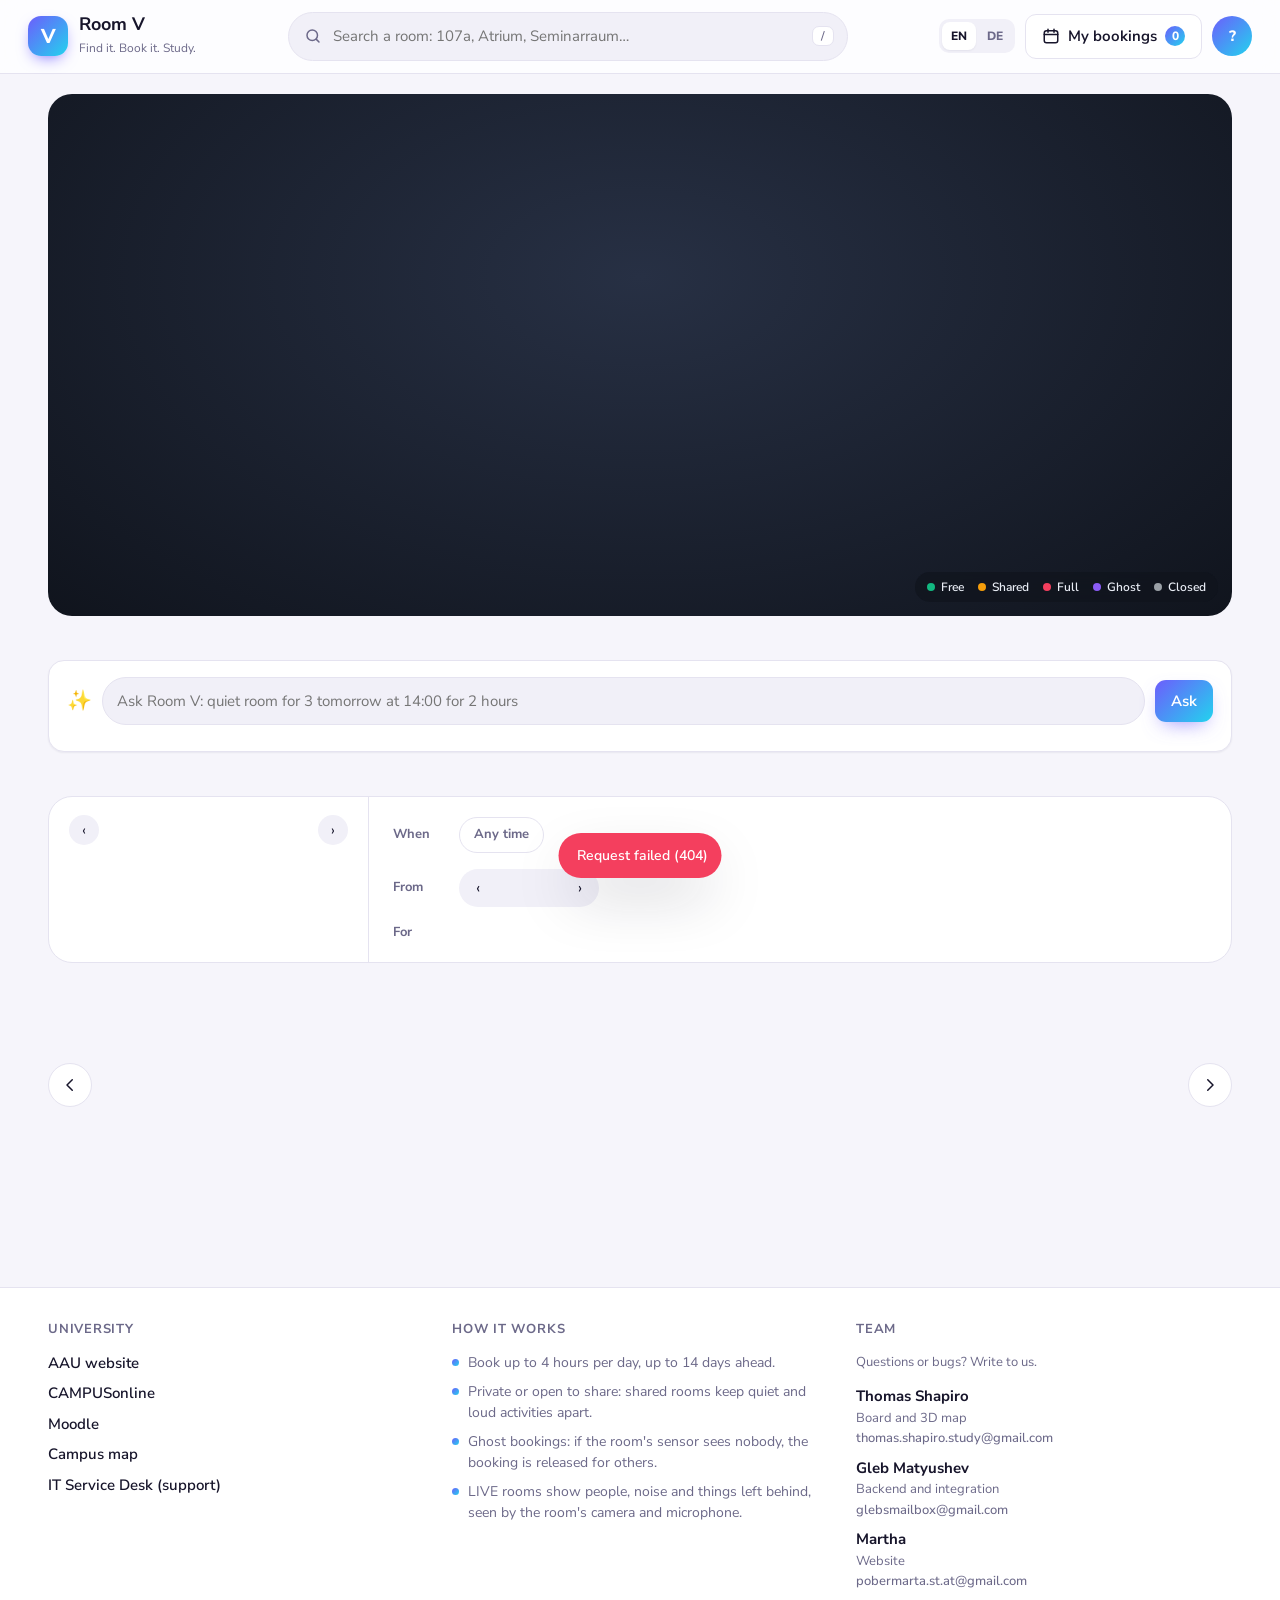
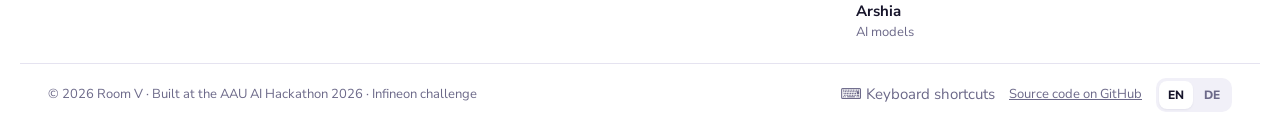
==== web/index.html @ 366288eb "Room assistant: plain-words requests (EN/DE) -> best rooms with a prefilled booking; smart alerts fo" ====
<!doctype html>
<html lang="en" translate="no">
<head>
  <meta charset="utf-8">
  <meta name="viewport" content="width=device-width, initial-scale=1">
  <meta name="google" content="notranslate">
  <title>Room V · Book a room</title>
  <script>
    try {
      document.documentElement.dataset.theme = localStorage.getItem("roomv-theme") || "violet";
      document.documentElement.dataset.mode = localStorage.getItem("roomv-mode") || "auto";
    } catch {}
  </script>
  <link rel="preconnect" href="https://fonts.googleapis.com">
  <link rel="preconnect" href="https://fonts.gstatic.com" crossorigin>
  <link rel="stylesheet" href="https://fonts.googleapis.com/css2?family=Nunito+Sans:opsz,wght@6..12,400..900&display=swap">
  <link rel="stylesheet" href="css/style.css">
  <script type="importmap">
    { "imports": { "three": "https://cdn.jsdelivr.net/npm/three@0.160.0/build/three.module.js",
                   "three/addons/": "https://cdn.jsdelivr.net/npm/three@0.160.0/examples/jsm/" } }
  </script>
</head>
<body>
  <svg width="0" height="0" style="position:absolute" aria-hidden="true">
    <symbol id="i-search" viewBox="0 0 24 24"><circle cx="11" cy="11" r="7"/><path d="m20 20-3.5-3.5"/></symbol>
    <symbol id="i-close" viewBox="0 0 24 24"><path d="M6 6l12 12M18 6 6 18"/></symbol>
    <symbol id="i-cal" viewBox="0 0 24 24"><rect x="3" y="5" width="18" height="16" rx="3"/><path d="M3 10h18M8 3v4M16 3v4"/></symbol>
    <symbol id="i-prev" viewBox="0 0 24 24"><path d="M15 5l-7 7 7 7"/></symbol>
    <symbol id="i-next" viewBox="0 0 24 24"><path d="M9 5l7 7-7 7"/></symbol>
    <symbol id="i-users" viewBox="0 0 24 24"><circle cx="9" cy="8" r="3.5"/><path d="M2.5 20a6.5 6.5 0 0 1 13 0M16 4.5a3.5 3.5 0 0 1 0 7M18 14.5a6.5 6.5 0 0 1 3.5 5.5"/></symbol>
    <symbol id="i-sound" viewBox="0 0 24 24"><path d="M4 9v6h4l5 4V5L8 9H4zM17 8.5a5 5 0 0 1 0 7M19.5 6a8.5 8.5 0 0 1 0 12"/></symbol>
  </svg>

  <header class="topbar">
    <a class="brand" href="./">
      <span class="brand-mark">V</span>
      <span><span class="brand-name">Room V</span><br><span class="brand-sub" data-i18n="brand_sub">Find it. Book it. Study.</span></span>
    </a>

    <div class="search" id="search">
      <div class="search-field">
        <svg class="icon"><use href="#i-search"/></svg>
        <input id="search-input" type="search" data-i18n-ph="search_ph" data-i18n-aria="search_aria" autocomplete="off"
               role="combobox" aria-expanded="false" aria-controls="search-list" aria-autocomplete="list">
        <kbd class="kbd">/</kbd>
      </div>
      <ul class="suggestions hidden" id="search-list" role="listbox"></ul>
    </div>

    <div class="top-actions">
      <span class="lang-switch top-lang" id="top-lang"></span>
      <button class="btn mine-btn" id="mine-btn" type="button">
        <svg class="icon"><use href="#i-cal"/></svg><span class="label" data-i18n="my_bookings">My bookings</span><span class="count" id="mine-count">0</span>
      </button>
      <div class="menu-wrap">
        <button class="avatar" id="avatar" type="button" aria-haspopup="true" aria-expanded="false" data-i18n-title="profile">?</button>
        <div class="menu hidden" id="menu">
          <div class="menu-user"><strong id="user-name"></strong><span class="muted small" id="user-email"></span></div>
          <div class="menu-label" data-i18n="colour_theme">Colour theme</div>
          <div class="swatches" id="swatches">
            <button class="swatch" data-theme="violet" title="Violet" style="background:linear-gradient(135deg,#6d5dfc,#22d3ee)"></button>
            <button class="swatch" data-theme="ocean" title="Ocean" style="background:linear-gradient(135deg,#0ea5e9,#34d399)"></button>
            <button class="swatch" data-theme="sunset" title="Sunset" style="background:linear-gradient(135deg,#f43f5e,#fb923c)"></button>
            <button class="swatch" data-theme="mint" title="Mint" style="background:linear-gradient(135deg,#10b981,#a3e635)"></button>
          </div>
          <div class="menu-label" data-i18n="mode">Mode</div>
          <div class="segmented" id="modes">
            <button type="button" data-mode="auto" data-i18n="mode_auto">Auto</button>
            <button type="button" data-mode="light" data-i18n="mode_light">Light</button>
            <button type="button" data-mode="dark" data-i18n="mode_dark">Dark</button>
          </div>
          <div class="menu-label" data-i18n="language">Language</div>
          <div class="segmented lang-switch" id="menu-lang"></div>
          <button class="btn" id="logout" type="button" data-i18n="logout">Log out</button>
        </div>
      </div>
    </div>
  </header>

  <main class="page tool">
    <section class="map-card">
      <div class="building" id="building"></div>
      <div class="map-legend" aria-hidden="true">
        <span><i style="background:var(--free)"></i><span data-i18n="legend_free">Free</span></span>
        <span><i style="background:var(--shared)"></i><span data-i18n="legend_shared">Shared</span></span>
        <span><i style="background:var(--full)"></i><span data-i18n="legend_full">Full</span></span>
        <span><i style="background:var(--ghost)"></i><span data-i18n="legend_ghost">Ghost</span></span>
        <span><i style="background:#9aa0a6"></i><span data-i18n="legend_closed">Closed</span></span>
      </div>
    </section>

    <!-- Room panel: opens right under the map (not as an overlay) so the zoom to the room stays visible. -->
    <section class="sheet" id="room-dialog" aria-labelledby="room-title" hidden></section>

    <!-- Room assistant: a request in plain words -> the best rooms (app/assistant.py) -->
    <section class="assistant" id="assistant">
      <form class="ask-form" id="ask-form">
        <span class="ask-spark" aria-hidden="true">✨</span>
        <input id="ask-input" type="text" maxlength="300" autocomplete="off" data-i18n-ph="ask_ph" data-i18n-aria="ask_aria">
        <button class="btn btn-primary" type="submit" data-i18n="ask_btn">Ask</button>
      </form>
      <div class="ask-examples" id="ask-examples"></div>
      <div class="ask-answer" id="ask-answer" aria-live="polite" hidden></div>
    </section>

    <section class="picker" id="picker">
      <div class="cal">
        <div class="cal-month">
          <div class="month-head">
            <button class="nav-sm m-prev" type="button" data-i18n-aria="prev_month">‹</button>
            <b class="m-title"></b>
            <button class="nav-sm m-next" type="button" data-i18n-aria="next_month">›</button>
          </div>
          <div class="grid7 m-grid"></div>
        </div>
        <div class="cal-time">
          <div class="cal-row"><span class="lbl" data-i18n="when">When</span><button class="anytime" type="button" data-i18n="any_time">Any time</button></div>
          <div class="cal-row"><span class="lbl" data-i18n="from">From</span>
            <div class="time"><button type="button" class="t-dn" data-i18n-aria="earlier">‹</button><output class="t-out"></output><button type="button" class="t-up" data-i18n-aria="later">›</button></div>
          </div>
          <div class="cal-row"><span class="lbl" data-i18n="for">For</span><div class="durs"></div></div>
        </div>
      </div>

      <h2 class="picker-title"></h2>
      <div class="stage">
        <button class="arrow prev" type="button" data-i18n-aria="prev_rooms"><svg class="icon"><use href="#i-prev"/></svg></button>
        <div class="picks"></div>
        <button class="arrow next" type="button" data-i18n-aria="next_rooms"><svg class="icon"><use href="#i-next"/></svg></button>
      </div>
      <div class="dots"></div>
    </section>
  </main>

  <footer class="site-footer" id="footer"></footer>

  <dialog class="drawer" id="mine-drawer" aria-labelledby="mine-title">
    <div class="drawer-head">
      <div><h2 id="mine-title" data-i18n="my_bookings">My bookings</h2><span class="muted small" data-i18n="up_to_4h">Up to 4 hours per day</span></div>
      <button class="icon-btn" type="button" data-close data-i18n-aria="close"><svg class="icon"><use href="#i-close"/></svg></button>
    </div>
    <div class="drawer-body" id="mine-body"></div>
  </dialog>

  <dialog class="help-dialog" id="help-dialog" aria-labelledby="help-title">
    <div class="drawer-head">
      <h2 id="help-title" data-i18n="shortcuts">Keyboard shortcuts</h2>
      <button class="icon-btn" type="button" data-close data-i18n-aria="close"><svg class="icon"><use href="#i-close"/></svg></button>
    </div>
    <dl class="shortcuts">
      <dt><kbd class="kbd">/</kbd></dt><dd data-i18n="sc_search">Search a room</dd>
      <dt><kbd class="kbd">Esc</kbd></dt><dd data-i18n="sc_close">Close the room panel or a dialog</dd>
      <dt><kbd class="kbd">L</kbd></dt><dd data-i18n="sc_lang">Switch language</dd>
      <dt><kbd class="kbd">?</kbd></dt><dd data-i18n="sc_help">Show this help</dd>
    </dl>
  </dialog>

  <div class="toasts" id="toasts" aria-live="polite"></div>

  <script type="module" src="js/app.js"></script>
</body>
</html>
---- web/css/style.css ----
/* =====================================================================
   THEME: change the look of the whole site here.
   Colours, fonts, corner radius and animation speed are all variables.
   Presets: <html data-theme="violet|ocean|sunset|mint">, mode: data-mode="light|dark"
   (picked in the profile menu; "auto" follows the operating system).
   ===================================================================== */
:root {
  /* Fonts (loaded from Google Fonts in the HTML <head>) */
  --font-body: "Nunito Sans", system-ui, -apple-system, "Segoe UI", sans-serif;
  --font-display: var(--font-body);

  /* Brand: two colours that make the gradient */
  --brand: #6d5dfc;
  --brand-2: #22d3ee;
  --brand-ink: #ffffff;

  /* Room and slot status colours */
  --free: #12b981;
  --shared: #f59e0b;
  --full: #f43f5e;
  --ghost: #8b5cf6;
  --closed: #9ca3af;
  --live: #ec4899;
  --accent: #ff3d6e;          /* room numbers on the cards */
  --star: #fbbf24;

  /* The map panel stays dark in both modes, like the 3D map's own scene */
  --map-1: #273044;
  --map-2: #10141d;
  --map-ink: #e9edf5;

  /* Light mode surfaces */
  --bg: #f6f5fb;
  --surface: #ffffff;
  --surface-2: #f1f0f8;
  --surface-3: #e7e5f3;
  --border: #e5e3f0;
  --text: #17152b;
  --muted: #6c6989;

  /* Shape and motion */
  --radius-lg: 24px;
  --radius: 16px;
  --radius-sm: 11px;
  --speed: 220ms;
  --ease: cubic-bezier(.2, .8, .2, 1);
  --ease-bounce: cubic-bezier(.34, 1.56, .64, 1);
  --spring: cubic-bezier(.2, 1.25, .35, 1);   /* small overshoot, like a drawer that settles */

  --shadow-sm: 0 1px 2px rgb(23 21 43 / 6%);
  --shadow: 0 6px 20px -6px rgb(23 21 43 / 14%), 0 2px 6px rgb(23 21 43 / 5%);
  --shadow-lg: 0 24px 60px -12px rgb(23 21 43 / 28%);
  color-scheme: light;
}

/* Colour presets */
:root[data-theme="ocean"] { --brand: #0ea5e9; --brand-2: #34d399; }
:root[data-theme="sunset"] { --brand: #f43f5e; --brand-2: #fb923c; }
:root[data-theme="mint"] { --brand: #10b981; --brand-2: #a3e635; }

/* Dark mode (auto follows the system, or forced with data-mode="dark") */
@media (prefers-color-scheme: dark) {
  :root:not([data-mode="light"]) {
    --bg: #0e0d18; --surface: #171626; --surface-2: #201f33; --surface-3: #2b2a42; --border: #2c2a44;
    --text: #efeefa; --muted: #a09dbd;
    --shadow: 0 8px 24px -8px rgb(0 0 0 / 60%); --shadow-lg: 0 24px 60px -12px rgb(0 0 0 / 70%);
    color-scheme: dark;
  }
}
:root[data-mode="dark"] {
  --bg: #0e0d18; --surface: #171626; --surface-2: #201f33; --surface-3: #2b2a42; --border: #2c2a44;
  --text: #efeefa; --muted: #a09dbd;
  --shadow: 0 8px 24px -8px rgb(0 0 0 / 60%); --shadow-lg: 0 24px 60px -12px rgb(0 0 0 / 70%);
  color-scheme: dark;
}

/* Derived tokens: no need to edit these */
:root {
  --gradient: linear-gradient(135deg, var(--brand), var(--brand-2));
  --brand-soft: color-mix(in srgb, var(--brand) 13%, transparent);
  --free-soft: color-mix(in srgb, var(--free) 15%, transparent);
  --shared-soft: color-mix(in srgb, var(--shared) 17%, transparent);
  --full-soft: color-mix(in srgb, var(--full) 15%, transparent);
  --ghost-soft: color-mix(in srgb, var(--ghost) 15%, transparent);
  --closed-soft: color-mix(in srgb, var(--closed) 18%, transparent);
}

/* ===================== Base ===================== */
* { box-sizing: border-box; }
html { -webkit-text-size-adjust: 100%; }
body {
  margin: 0; min-height: 100vh;
  background: var(--bg); color: var(--text);
  font: 15px/1.5 var(--font-body);
  transition: background var(--speed) var(--ease), color var(--speed) var(--ease);
}
h1, h2, h3 { font-family: var(--font-display); margin: 0; letter-spacing: -.01em; }
h2 { font-size: 20px; }
h3 { font-size: 15px; }
button, input, select { font: inherit; color: inherit; }
button { cursor: pointer; }
a { color: var(--brand); }
.muted { color: var(--muted); }
.small { font-size: 13px; }
.hidden { display: none !important; }
:focus-visible { outline: 2.5px solid var(--brand); outline-offset: 2px; }

/* ===================== Buttons, pills, chips ===================== */
.btn {
  display: inline-flex; align-items: center; justify-content: center; gap: 8px;
  padding: 10px 16px; border-radius: var(--radius-sm); border: 1px solid var(--border);
  background: var(--surface); font-weight: 650; white-space: nowrap;
  transition: transform var(--speed) var(--ease-bounce), box-shadow var(--speed) var(--ease),
    background var(--speed) var(--ease), border-color var(--speed) var(--ease), opacity var(--speed);
}
.btn:hover:not(:disabled) { transform: translateY(-2px); box-shadow: var(--shadow); border-color: color-mix(in srgb, var(--brand) 40%, var(--border)); }
.btn:active:not(:disabled) { transform: translateY(0) scale(.97); }
.btn:disabled { opacity: .45; cursor: not-allowed; }
.btn-primary { background: var(--gradient); color: var(--brand-ink); border: 0; box-shadow: 0 8px 20px -8px color-mix(in srgb, var(--brand) 70%, transparent); }
.btn-primary:hover:not(:disabled) { box-shadow: 0 12px 28px -8px color-mix(in srgb, var(--brand) 80%, transparent); filter: saturate(1.1); }
.btn-ghost { background: transparent; border-color: transparent; }
.btn-ghost:hover:not(:disabled) { background: var(--surface-2); box-shadow: none; }
.btn-danger { color: var(--full); }
.btn-danger.confirm { background: var(--full); color: #fff; border-color: var(--full); }
.btn-lg { padding: 14px 20px; font-size: 16px; border-radius: var(--radius); width: 100%; }
.btn-sm { padding: 6px 11px; font-size: 13px; }

.icon-btn {
  display: inline-grid; place-items: center; width: 40px; height: 40px; border-radius: 50%;
  border: 1px solid var(--border); background: var(--surface);
  transition: transform var(--speed) var(--ease-bounce), background var(--speed);
}
.icon-btn:hover { transform: rotate(90deg); background: var(--surface-2); }
.icon { width: 18px; height: 18px; fill: none; stroke: currentColor; stroke-width: 2; stroke-linecap: round; stroke-linejoin: round; flex: none; }

.pill {
  display: inline-flex; align-items: center; gap: 6px; padding: 3px 10px; border-radius: 999px;
  font-size: 12px; font-weight: 700; white-space: nowrap;
}
.pill::before { content: ""; width: 7px; height: 7px; border-radius: 50%; background: currentColor; }
.pill.free { background: var(--free-soft); color: var(--free); }
.pill.partial { background: var(--shared-soft); color: var(--shared); }
.pill.full { background: var(--full-soft); color: var(--full); }
.pill.ghost { background: var(--ghost-soft); color: var(--ghost); }
.pill.closed { background: var(--closed-soft); color: var(--closed); }

.live-badge {
  display: inline-flex; align-items: center; gap: 5px; padding: 3px 9px; border-radius: 999px;
  background: var(--live); color: #fff; font-size: 11px; font-weight: 800; letter-spacing: .06em;
  box-shadow: 0 0 0 0 color-mix(in srgb, var(--live) 30%, transparent); animation: live-ring 3s ease-out infinite;
}
.live-badge::before { content: ""; width: 6px; height: 6px; border-radius: 50%; background: #fff; }
@keyframes live-ring { 60% { box-shadow: 0 0 0 4px transparent; } 100% { box-shadow: 0 0 0 0 transparent; } }

.chip {
  padding: 7px 14px; border-radius: 999px; border: 1px solid var(--border); background: var(--surface);
  font-size: 14px; font-weight: 600; color: var(--muted);
  transition: all var(--speed) var(--ease);
}
.chip:hover { color: var(--text); border-color: var(--brand); transform: translateY(-1px); }
.chip.active { background: var(--text); color: var(--bg); border-color: var(--text); }

/* ===================== Top bar ===================== */
.topbar {
  position: sticky; top: 0; z-index: 30;
  display: grid; grid-template-columns: auto minmax(0, 560px) auto; justify-content: space-between; align-items: center; gap: 20px;
  padding: 12px 28px;
  background: color-mix(in srgb, var(--surface) 78%, transparent);
  backdrop-filter: blur(16px) saturate(1.4); -webkit-backdrop-filter: blur(16px) saturate(1.4);
  border-bottom: 1px solid var(--border);
}
.brand { display: flex; align-items: center; gap: 11px; text-decoration: none; color: inherit; }
.brand-mark {
  display: grid; place-items: center; width: 40px; height: 40px; border-radius: 13px;
  background: var(--gradient); color: var(--brand-ink); font: 800 20px var(--font-display);
  box-shadow: 0 6px 16px -6px var(--brand); transition: transform var(--speed) var(--ease-bounce);
}
.brand:hover .brand-mark { transform: rotate(-8deg) scale(1.06); }
.brand-name { font: 700 18px var(--font-display); line-height: 1.1; }
.brand-sub { font-size: 12px; color: var(--muted); }
.top-actions { display: flex; align-items: center; gap: 10px; }

/* Search with suggestions */
.search { position: relative; }
.search-field { position: relative; display: flex; align-items: center; }
.search-field .icon { position: absolute; left: 16px; color: var(--muted); pointer-events: none; }
.search input {
  width: 100%; padding: 12px 44px; border-radius: 999px; border: 1.5px solid var(--border);
  background: var(--surface-2); outline: none;
  transition: border-color var(--speed), background var(--speed), box-shadow var(--speed);
}
.search input:focus { border-color: var(--brand); background: var(--surface); box-shadow: 0 0 0 5px var(--brand-soft); }
.search input::-webkit-search-cancel-button { display: none; }
.kbd {
  position: absolute; right: 14px; padding: 1px 8px; border-radius: 7px; border: 1px solid var(--border);
  font: 600 12px var(--font-body); color: var(--muted); background: var(--surface); pointer-events: none;
}
.search input:focus ~ .kbd, .search input:not(:placeholder-shown) ~ .kbd { opacity: 0; }
.suggestions {
  position: absolute; top: calc(100% + 8px); left: 0; right: 0; z-index: 40;
  list-style: none; margin: 0; padding: 6px; border-radius: var(--radius);
  background: var(--surface); border: 1px solid var(--border); box-shadow: var(--shadow-lg);
  transform-origin: top; animation: pop-in var(--speed) var(--ease);
}
.suggestions li {
  display: grid; grid-template-columns: auto 1fr auto; align-items: center; gap: 12px;
  padding: 10px 12px; border-radius: var(--radius-sm); cursor: pointer;
  transition: background var(--speed);
}
.suggestions li[aria-selected="true"], .suggestions li:hover { background: var(--brand-soft); }
.sug-id { font: 700 15px var(--font-display); }
.sug-name { color: var(--muted); overflow: hidden; text-overflow: ellipsis; white-space: nowrap; }
.sug-empty { padding: 14px; color: var(--muted); text-align: center; }
mark { background: color-mix(in srgb, var(--brand-2) 35%, transparent); color: inherit; border-radius: 3px; }
@keyframes pop-in { from { opacity: 0; transform: translateY(-6px) scale(.98); } }

/* My bookings button and avatar menu */
.mine-btn { position: relative; }
.count {
  display: inline-grid; place-items: center; min-width: 20px; height: 20px; padding: 0 6px; border-radius: 999px;
  background: var(--gradient); color: var(--brand-ink); font-size: 12px; font-weight: 800;
}
.count.bump { animation: bump .5s var(--ease-bounce); }
@keyframes bump { 40% { transform: scale(1.5); } }
.avatar {
  width: 40px; height: 40px; border-radius: 50%; border: 0; padding: 0;
  background: var(--gradient); color: var(--brand-ink); font-weight: 800;
  transition: transform var(--speed) var(--ease-bounce), box-shadow var(--speed);
}
.avatar:hover { transform: scale(1.08); box-shadow: 0 0 0 4px var(--brand-soft); }
.menu-wrap { position: relative; }
.menu {
  position: absolute; right: 0; top: calc(100% + 10px); z-index: 40; width: 260px; padding: 14px;
  background: var(--surface); border: 1px solid var(--border); border-radius: var(--radius); box-shadow: var(--shadow-lg);
  transform-origin: top right; animation: pop-in var(--speed) var(--ease);
}
.menu-user { padding-bottom: 12px; border-bottom: 1px solid var(--border); margin-bottom: 12px; }
.menu-user strong { display: block; }
.menu-label { font-size: 12px; font-weight: 700; color: var(--muted); text-transform: uppercase; letter-spacing: .05em; margin: 4px 0 8px; }
.swatches { display: flex; gap: 8px; margin-bottom: 12px; }
.swatch {
  width: 32px; height: 32px; border-radius: 50%; border: 3px solid var(--surface); padding: 0;
  box-shadow: 0 0 0 1.5px var(--border); transition: transform var(--speed) var(--ease-bounce);
}
.swatch:hover { transform: scale(1.15); }
.swatch.active { box-shadow: 0 0 0 2.5px var(--text); }
.segmented { display: grid; grid-auto-flow: column; grid-auto-columns: 1fr; gap: 4px; padding: 4px; border-radius: 12px; background: var(--surface-2); }
.segmented button {
  border: 0; background: none; padding: 7px 8px; border-radius: 9px; font-size: 13px; font-weight: 650; color: var(--muted);
  transition: all var(--speed) var(--ease);
}
.segmented button.active { background: var(--surface); color: var(--text); box-shadow: var(--shadow-sm); }
.menu .btn { width: 100%; margin-top: 12px; }

/* ===================== Page layout ===================== */
.page { max-width: 1240px; margin: 0 auto; padding: 20px 28px 40px; display: grid; gap: 26px; }
.card { background: var(--surface); border: 1px solid var(--border); border-radius: var(--radius-lg); box-shadow: var(--shadow-sm); }
@keyframes rise { from { opacity: 0; transform: translateY(12px); } }
.skeleton { border-radius: var(--radius-lg); min-height: 170px; background: linear-gradient(90deg, var(--surface-2), var(--surface-3), var(--surface-2)) 0 0 / 200% 100%; animation: shimmer 1.2s infinite linear; }
@keyframes shimmer { to { background-position: -200% 0; } }
.bar { height: 6px; border-radius: 999px; background: var(--surface-3); overflow: hidden; margin-top: 5px; }
.bar > i { display: block; height: 100%; border-radius: inherit; background: var(--gradient); transition: width .7s var(--ease); }

/* ===================== Map (the 3D campus, or the 2D plan until it's merged) ===================== */
.map-card {
  position: relative; overflow: hidden; border-radius: var(--radius-lg);
  background: radial-gradient(ellipse at 50% 35%, var(--map-1), var(--map-2));
}
.building { position: relative; height: clamp(320px, 58vh, 620px); display: grid; place-items: center; }
.building.is-3d { display: block; }
.building.is-3d canvas { display: block; }
.building-note {
  position: absolute; top: 12px; left: 12px; z-index: 2; font-size: 12px; font-weight: 600; color: var(--map-ink);
  padding: 4px 11px; border-radius: 999px; background: color-mix(in srgb, var(--map-ink) 12%, transparent);
}
/* Bottom right: the map's own building / floor selector sits bottom left. */
.map-legend {
  position: absolute; right: 14px; bottom: 14px; display: flex; gap: 14px; padding: 6px 12px; border-radius: 999px;
  background: color-mix(in srgb, var(--map-2) 70%, transparent); backdrop-filter: blur(8px); -webkit-backdrop-filter: blur(8px);
  font-size: 12px; font-weight: 600; color: var(--map-ink); pointer-events: none;
}
.map-legend span { display: inline-flex; align-items: center; gap: 6px; }
.map-tip {
  position: absolute; z-index: 3; pointer-events: none; padding: 7px 11px; border-radius: 12px; white-space: nowrap;
  background: color-mix(in srgb, var(--map-2) 82%, transparent); backdrop-filter: blur(8px); -webkit-backdrop-filter: blur(8px);
  color: var(--map-ink); font-size: 12px; box-shadow: 0 8px 24px rgb(0 0 0 / 30%);
  opacity: 0; transform: translateY(4px) scale(.97); transition: opacity .15s, transform .15s var(--ease);
}
.map-tip.on { opacity: 1; transform: none; }
.map-tip b { font-size: 13px; margin-right: 6px; }
.map-tip i { display: inline-block; width: 8px; height: 8px; border-radius: 50%; margin: 0 5px 0 8px; }
@media (max-width: 760px) { .map-legend { right: 10px; bottom: auto; top: 10px; } }
.map-legend i { width: 8px; height: 8px; border-radius: 50%; }

.plan { width: 100%; height: 100%; padding: 44px 24px 24px; perspective: 1400px; }
.plan svg { display: block; width: 100%; height: 100%; transform: rotateX(28deg); transform-origin: 50% 60%; transition: transform .6s var(--ease); }
.plan:hover svg { transform: rotateX(18deg); }
.plan .slab { fill: color-mix(in srgb, var(--map-ink) 8%, transparent); stroke: color-mix(in srgb, var(--map-ink) 20%, transparent); stroke-width: .3; }
.plan .yard { fill: none; stroke: color-mix(in srgb, var(--map-ink) 25%, transparent); stroke-width: .3; stroke-dasharray: 1 1; }
.plan .yard-label { font: 600 2.2px var(--font-body); fill: var(--map-ink); opacity: .6; text-anchor: middle; letter-spacing: .2px; }
.plan .room { cursor: pointer; }
.plan .room .base { fill: rgb(0 0 0 / 35%); }
.plan .room .top { stroke-width: .35; transition: transform .35s var(--ease-bounce), opacity .35s, filter .35s; }
.plan .room:hover .top { transform: translateY(-1.2px); filter: brightness(1.05); }
.plan .room.free .top { fill: #ffffff; stroke: var(--free); }
.plan .room.partial .top { fill: color-mix(in srgb, var(--shared) 55%, #fff); stroke: var(--shared); }
.plan .room.full .top { fill: color-mix(in srgb, var(--full) 55%, #fff); stroke: var(--full); }
.plan .room.ghost .top { fill: color-mix(in srgb, var(--ghost) 30%, #fff); stroke: var(--ghost); stroke-dasharray: 1.2 .8; }
.plan .room.closed .top { fill: #c9ccd3; stroke: var(--closed); }
.plan .room.loud .top { animation: loud 1.4s ease-in-out infinite; }
.plan .room.selected .top { stroke: var(--accent); stroke-width: .9; transform: translateY(-1.6px); }
.plan .room text { pointer-events: none; text-anchor: middle; dominant-baseline: middle; fill: #17152b; transition: transform .35s var(--ease-bounce); }
.plan .room:hover text, .plan .room.selected text { transform: translateY(-1.2px); }
.plan .room .rid { font: 700 2.7px var(--font-display); }
.plan .room .rname { font: 500 1.7px var(--font-body); fill: #6c6989; }
.plan .live-dot { fill: var(--live); animation: blink 3s ease-in-out infinite; }
.plan.focused .room:not(.selected) { opacity: .28; }
@keyframes loud { 50% { stroke: var(--full); stroke-width: 1.1; } }
@keyframes blink { 50% { opacity: .6; } }

/* ===================== Room picker: date pill + at most 3 cards ===================== */
/* Calendar: always visible between the map and the cards */
.cal {
  display: grid; grid-template-columns: minmax(0, 320px) minmax(0, 1fr); gap: 0;
  border: 1.5px solid var(--border); border-radius: var(--radius-lg); background: var(--surface); margin-bottom: 30px;
}
.cal-month { padding: 18px 20px 16px; border-right: 1.5px solid var(--border); }
.cal-time { padding: 20px 24px; display: grid; align-content: center; gap: 16px; }
.cal-row { display: flex; align-items: center; gap: 14px; flex-wrap: wrap; }
.cal-row .lbl { width: 52px; }
.cal-time.is-any .time, .cal-time.is-any .durs { opacity: .45; transition: opacity .2s; }
.cal-time.is-any .time:hover, .cal-time.is-any .durs:hover { opacity: 1; }
.anytime {
  padding: 7px 14px; border-radius: 999px; border: 1.5px solid var(--border); background: none;
  font-size: 13px; font-weight: 700; color: var(--muted); transition: all .15s;
}
.anytime:hover { border-color: var(--text); color: var(--text); }
.anytime.on { border-color: var(--text); background: var(--text); color: var(--bg); }
.picker-title { font-size: clamp(22px, 2.6vw, 28px); margin-bottom: 18px; }

.month-head { display: flex; align-items: center; justify-content: space-between; margin-bottom: 8px; }
.month-head b { font-size: 16px; font-weight: 800; }
.nav-sm { width: 30px; height: 30px; border-radius: 50%; border: 0; background: var(--surface-2); transition: background .15s; }
.nav-sm:hover:not(:disabled) { background: var(--surface-3); }
.nav-sm:disabled { opacity: .3; cursor: default; }
.grid7 { display: grid; grid-template-columns: repeat(7, 1fr); gap: 2px; text-align: center; }
.grid7 .dow { font-size: 11px; font-weight: 700; color: var(--muted); padding-bottom: 4px; }
.day {
  height: 36px; border: 0; border-radius: 10px; background: none; font-weight: 700; font-variant-numeric: tabular-nums;
  transition: background .15s, color .15s, transform .25s var(--spring);
}
.day:hover:not(:disabled) { background: var(--surface-2); }
.day:disabled { color: var(--muted); opacity: .35; cursor: default; }
.day.today { box-shadow: inset 0 0 0 1.5px var(--border); }
.day.sel { background: var(--text); color: var(--bg); transform: scale(1.06); }
.lbl { font-size: 13px; font-weight: 700; color: var(--muted); }
.time { display: inline-flex; align-items: center; gap: 2px; padding: 3px; border-radius: 999px; background: var(--surface-2); }
.time button { width: 32px; height: 32px; border-radius: 50%; border: 0; background: none; font-size: 16px; }
.time button:hover:not(:disabled) { background: var(--surface); }
.time button:disabled { opacity: .3; cursor: default; }
.time output { min-width: 66px; text-align: center; font-size: 18px; font-weight: 800; font-variant-numeric: tabular-nums; }
.durs { display: flex; gap: 4px; flex-wrap: wrap; }
.durs button { padding: 6px 11px; border-radius: 999px; border: 1.5px solid var(--border); background: none; font-size: 13px; font-weight: 700; color: var(--muted); transition: all .15s; }
.durs button:hover:not(:disabled) { border-color: var(--text); color: var(--text); }
.durs button.on { border-color: var(--text); background: var(--text); color: var(--bg); }
.durs button:disabled { opacity: .3; cursor: default; }

.stage { display: grid; grid-template-columns: 44px minmax(0, 1fr) 44px; gap: 12px; align-items: start; }
.arrow {
  margin-top: 70px; width: 44px; height: 44px; border-radius: 50%; border: 1.5px solid var(--border); background: var(--surface);
  display: grid; place-items: center; transition: transform .3s var(--spring), border-color .2s, opacity .2s;
}
.arrow .icon { transition: transform .25s var(--spring); }
.arrow:hover:not(:disabled) { border-color: var(--text); }
.arrow:active:not(:disabled) { transform: scale(.9); }
.prev:hover:not(:disabled) .icon { transform: translateX(-2px); }
.next:hover:not(:disabled) .icon { transform: translateX(2px); }
.arrow:disabled { opacity: .25; cursor: default; }
.picks { display: grid; grid-template-columns: repeat(3, minmax(0, 1fr)); gap: 16px; min-height: 200px; align-items: start; }

.pick {
  position: relative; width: 100%; text-align: left; padding: 0; border: 1.5px solid var(--border); border-radius: var(--radius-lg);
  background: var(--surface); overflow: hidden;
  transition: transform .45s var(--spring), border-color .25s, box-shadow .45s var(--ease);
}
.pick.dim { opacity: .55; }
.pick:hover, .pick.open { transform: translateY(-6px); border-color: color-mix(in srgb, var(--text) 30%, var(--border)); box-shadow: var(--shadow-lg); }
.pick-top { padding: 20px 20px 0; }
.pick-id { font: 700 30px/1 var(--font-display); letter-spacing: -.02em; color: var(--accent); }
.pick-name { color: var(--accent); opacity: .8; font-weight: 600; margin-top: 4px; overflow: hidden; text-overflow: ellipsis; white-space: nowrap; }
.pick-status { padding: 22px 20px 20px; transition: padding .45s var(--spring); }
.st-main { display: flex; align-items: center; gap: 9px; font: 700 20px/1.15 var(--font-display); transition: font-size .45s var(--spring); }
.st-main i { width: 10px; height: 10px; border-radius: 50%; flex: none; background: currentColor; transition: width .45s var(--spring), height .45s var(--spring); }
.st-main.free { color: var(--free); }
.st-main.partial { color: var(--shared); }
.st-main.full { color: var(--full); }
.st-main.closed { color: var(--closed); }
.st-sub { color: var(--muted); margin-top: 6px; font-size: 14px; transition: font-size .45s var(--spring), margin .45s var(--spring); }
.pick:hover .pick-status, .pick.open .pick-status { padding: 14px 20px 12px; }
.pick:hover .st-main, .pick.open .st-main { font-size: 16px; }
.pick:hover .st-main i, .pick.open .st-main i { width: 8px; height: 8px; }
.pick:hover .st-sub, .pick.open .st-sub { font-size: 12.5px; margin-top: 2px; }

/* Drawer slides out of the card bottom (grid rows 0fr -> 1fr animates the real height) */
.pick-drawer { display: grid; grid-template-rows: 0fr; transition: grid-template-rows .5s var(--spring); }
.pick:hover .pick-drawer, .pick.open .pick-drawer { grid-template-rows: 1fr; }
.pick-drawer > div { overflow: hidden; }
.pick-drawer-in {
  margin: 0 10px 10px; padding: 12px 14px 10px; border-radius: 16px; background: var(--surface-2); display: grid; gap: 10px;
  transform: translateY(-10px); opacity: 0; transition: transform .5s var(--spring), opacity .2s;
}
.pick:hover .pick-drawer-in, .pick.open .pick-drawer-in { transform: none; opacity: 1; transition: transform .5s var(--spring) .04s, opacity .3s .06s; }
.line { display: flex; justify-content: space-between; align-items: center; gap: 10px; font-size: 13.5px; }
.line > span:first-child { color: var(--muted); font-weight: 600; }
.stars { display: inline-flex; align-items: center; gap: 6px; font-weight: 700; }
.stars s { text-decoration: none; letter-spacing: 1px; font-size: 15px; background: linear-gradient(90deg, var(--star) var(--p), var(--surface-3) var(--p)); -webkit-background-clip: text; background-clip: text; color: transparent; }
.stars small { color: var(--muted); font-weight: 500; }
.noise { display: inline-flex; align-items: center; gap: 8px; font-weight: 700; }
.noise.quiet { color: var(--free); }
.noise.moderate { color: var(--shared); }
.noise.loud { color: var(--full); }
.bars { display: inline-flex; align-items: flex-end; gap: 2px; height: 13px; }
.bars b { width: 4px; border-radius: 2px; background: var(--surface-3); }
.bars b:nth-child(1) { height: 5px; }
.bars b:nth-child(2) { height: 9px; }
.bars b:nth-child(3) { height: 13px; }
.noise.quiet .bars b:nth-child(1), .noise.moderate .bars b:nth-child(-n+2), .noise.loud .bars b { background: currentColor; }
.noise .live { font-style: normal; font-size: 10px; letter-spacing: .06em; padding: 1px 6px; border-radius: 999px; background: var(--live); color: #fff; }
.book { justify-self: end; font-size: 13px; font-weight: 700; color: var(--text); display: inline-flex; gap: 6px; align-items: center; }
.book::after { content: "→"; transition: transform .25s var(--spring); }
.pick:hover .book::after { transform: translateX(3px); }

/* Page change: cards slide one after another, like dealing from a deck */
.picks.out-left .pick { animation: out-left .2s var(--ease) forwards; }
.picks.out-right .pick { animation: out-right .2s var(--ease) forwards; }
.picks.in-left .pick { animation: in-left .5s var(--spring) both; }
.picks.in-right .pick { animation: in-right .5s var(--spring) both; }
.picks .pick:nth-child(2) { animation-delay: .045s; }
.picks .pick:nth-child(3) { animation-delay: .09s; }
@keyframes out-left { to { transform: translateX(-36px); opacity: 0; } }
@keyframes out-right { to { transform: translateX(36px); opacity: 0; } }
@keyframes in-left { from { transform: translateX(48px); opacity: 0; } }
@keyframes in-right { from { transform: translateX(-48px); opacity: 0; } }
.dots { display: flex; justify-content: center; gap: 6px; margin-top: 22px; }
.dots i { width: 6px; height: 6px; border-radius: 999px; background: var(--surface-3); transition: width .35s var(--spring), background .2s; }
.dots i.on { width: 22px; background: var(--text); }

/* ===================== Dialogs: booking sheet and my bookings drawer ===================== */
dialog { padding: 0; border: 0; color: var(--text); background: var(--surface); outline: none; }
dialog::backdrop { background: rgb(10 8 30 / 45%); backdrop-filter: blur(6px); -webkit-backdrop-filter: blur(6px); animation: fade .25s var(--ease); }
@keyframes fade { from { opacity: 0; } }

/* The room panel is a card right under the map (not a modal), so the camera flying to the room stays visible. */
.sheet {
  margin-top: 18px; border-radius: var(--radius-lg); background: var(--surface); color: var(--text);
  border: 1px solid var(--border); box-shadow: var(--shadow-lg); overflow: hidden;
}
.sheet[hidden] { display: none; }
.sheet.opening { animation: sheet-in .45s var(--ease-bounce); }
.sheet.closing { animation: sheet-out .22s var(--ease) forwards; }
@keyframes sheet-in { from { opacity: 0; transform: translateY(-14px) scale(.985); } }
@keyframes sheet-out { to { opacity: 0; transform: translateY(-10px) scale(.985); } }
.map-card { scroll-margin-top: 76px; }

.sheet-head {
  position: sticky; top: 0; z-index: 3; display: flex; justify-content: space-between; align-items: flex-start; gap: 16px;
  padding: 22px 24px 18px; background: color-mix(in srgb, var(--surface) 88%, transparent);
  backdrop-filter: blur(12px); -webkit-backdrop-filter: blur(12px); border-bottom: 1px solid var(--border);
}
.sheet-title { display: flex; align-items: baseline; gap: 12px; flex-wrap: wrap; }
.sheet-title h2 { font-size: 30px; }
.sheet-meta { display: flex; gap: 8px; flex-wrap: wrap; align-items: center; margin-top: 8px; }
.meta { display: inline-flex; align-items: center; gap: 6px; font-size: 13px; color: var(--muted); padding: 3px 10px; border-radius: 999px; background: var(--surface-2); }
.sheet-body { display: grid; grid-template-columns: minmax(0, 1.35fr) minmax(300px, 1fr); }
.sheet-col { padding: 20px 24px 24px; min-width: 0; }
.sheet-col + .sheet-col { border-left: 1px solid var(--border); background: color-mix(in srgb, var(--surface-2) 45%, var(--surface)); }
.block + .block { margin-top: 22px; }
.block-title { display: flex; justify-content: space-between; align-items: center; gap: 10px; margin-bottom: 10px; }
.block-title h3 { font-size: 14px; text-transform: uppercase; letter-spacing: .06em; color: var(--muted); font-family: var(--font-body); font-weight: 750; }

.now-list { display: grid; gap: 8px; }
.now-item { display: flex; justify-content: space-between; gap: 10px; padding: 10px 12px; border-radius: var(--radius-sm); background: var(--surface-2); font-size: 14px; }

/* Date strip */
.dates { display: flex; gap: 8px; overflow-x: auto; padding: 4px 2px 10px; scroll-snap-type: x mandatory; scrollbar-width: thin; }
.date {
  flex: none; scroll-snap-align: start; display: grid; justify-items: center; gap: 1px; width: 62px; padding: 9px 0;
  border-radius: var(--radius); border: 1.5px solid var(--border); background: var(--surface);
  transition: all var(--speed) var(--ease-bounce);
}
.date small { font-size: 11px; font-weight: 700; text-transform: uppercase; color: var(--muted); letter-spacing: .04em; }
.date b { font: 700 20px/1.1 var(--font-display); }
.date:hover { transform: translateY(-3px); border-color: var(--brand); }
.date.active { background: var(--gradient); border-color: transparent; color: var(--brand-ink); box-shadow: 0 10px 22px -10px var(--brand); }
.date.active small { color: inherit; opacity: .85; }

/* Slot grid */
.slots { display: grid; grid-template-columns: repeat(4, minmax(0, 1fr)); gap: 6px; }
.slot {
  position: relative; padding: 9px 4px 7px; border-radius: var(--radius-sm); border: 1.5px solid transparent; text-align: center;
  font-variant-numeric: tabular-nums; font-weight: 700; font-size: 14px; line-height: 1.15;
  transition: transform var(--speed) var(--ease-bounce), background var(--speed), border-color var(--speed), box-shadow var(--speed);
}
.slot small { display: block; font-size: 10.5px; font-weight: 600; opacity: .8; }
.slot.free { background: var(--free-soft); color: color-mix(in srgb, var(--free) 75%, var(--text)); }
.slot.partial { background: var(--shared-soft); color: color-mix(in srgb, var(--shared) 70%, var(--text)); }
.slot.full { background: var(--full-soft); color: var(--full); }
.slot.closed, .slot.past { background: var(--surface-2); color: var(--muted); opacity: .55; }
.slot.mine { background: var(--brand-soft); color: var(--brand); border-color: color-mix(in srgb, var(--brand) 40%, transparent); }
.slot:disabled { cursor: not-allowed; }
.slot:not(:disabled):hover { transform: translateY(-2px); border-color: currentColor; }
.slot.in-range { background: var(--gradient); color: var(--brand-ink); border-color: transparent; }
.slot.in-range.start { box-shadow: 0 8px 18px -8px var(--brand); transform: scale(1.04); }
.slot.just-picked { animation: slot-pop .35s var(--ease-bounce); }
@keyframes slot-pop { 50% { transform: scale(1.12); } }
.slot-legend { display: flex; gap: 12px; flex-wrap: wrap; margin-top: 12px; font-size: 12px; color: var(--muted); }
.slot-legend span { display: inline-flex; align-items: center; gap: 6px; }
.slot-legend i { width: 11px; height: 11px; border-radius: 4px; }

/* Booking form */
.field-label { display: block; font-size: 13px; font-weight: 700; margin-bottom: 8px; }
.when {
  padding: 14px 16px; border-radius: var(--radius); background: var(--surface); border: 1.5px dashed var(--border);
  transition: border-color var(--speed), background var(--speed);
}
.when.set { border-style: solid; border-color: color-mix(in srgb, var(--brand) 45%, var(--border)); background: var(--brand-soft); }
.when b { font: 700 19px var(--font-display); display: block; }
.durations { display: grid; grid-template-columns: repeat(4, 1fr); gap: 6px; }
.durations .chip { padding: 7px 0; text-align: center; }
.durations .chip:disabled { opacity: .35; cursor: not-allowed; transform: none; border-color: var(--border); color: var(--muted); }

.modes { display: grid; grid-template-columns: 1fr 1fr; gap: 8px; }
.mode {
  display: grid; gap: 4px; padding: 12px; border-radius: var(--radius); border: 1.5px solid var(--border); background: var(--surface); text-align: left;
  transition: all var(--speed) var(--ease);
}
.mode:hover:not(:disabled) { border-color: var(--brand); transform: translateY(-2px); }
.mode.active { border-color: var(--brand); background: var(--brand-soft); box-shadow: 0 0 0 3px var(--brand-soft); }
.mode:disabled { opacity: .4; cursor: not-allowed; }
.mode .emoji { font-size: 20px; }
.mode b { font-size: 14px; }
.mode span { font-size: 12px; color: var(--muted); line-height: 1.3; }

.stepper { display: inline-flex; align-items: center; gap: 4px; padding: 4px; border-radius: 999px; background: var(--surface); border: 1.5px solid var(--border); }
.stepper button {
  width: 36px; height: 36px; border-radius: 50%; border: 0; background: var(--surface-2); font-size: 20px; font-weight: 700; line-height: 1;
  transition: transform var(--speed) var(--ease-bounce), background var(--speed);
}
.stepper button:hover:not(:disabled) { background: var(--brand-soft); transform: scale(1.1); }
.stepper button:disabled { opacity: .35; cursor: not-allowed; }
.stepper output { min-width: 44px; text-align: center; font: 700 20px var(--font-display); }
.people-row { display: flex; align-items: center; justify-content: space-between; gap: 12px; flex-wrap: wrap; }

.purposes { display: grid; grid-template-columns: repeat(auto-fill, minmax(118px, 1fr)); gap: 7px; }
.purpose {
  display: flex; align-items: center; gap: 7px; padding: 9px 10px; border-radius: var(--radius-sm); border: 1.5px solid var(--border);
  background: var(--surface); font-size: 13px; font-weight: 650; text-align: left;
  transition: all var(--speed) var(--ease);
}
.purpose:hover:not(:disabled) { border-color: var(--brand); transform: translateY(-2px); }
.purpose.active { border-color: var(--brand); background: var(--brand-soft); }
.purpose:disabled { opacity: .35; cursor: not-allowed; }
.purpose .emoji { font-size: 17px; }
.text-input {
  width: 100%; padding: 11px 14px; border-radius: var(--radius-sm); border: 1.5px solid var(--border); background: var(--surface); outline: none;
  transition: border-color var(--speed), box-shadow var(--speed);
}
.text-input:focus { border-color: var(--brand); box-shadow: 0 0 0 4px var(--brand-soft); }
.hint { font-size: 12px; color: var(--muted); margin-top: 6px; }

.day-limit { padding: 12px 14px; border-radius: var(--radius); background: var(--surface); border: 1px solid var(--border); }
.day-limit .row { display: flex; justify-content: space-between; font-size: 13px; }

.alert {
  padding: 12px 14px; border-radius: var(--radius); background: var(--full-soft); color: var(--full); font-size: 14px; font-weight: 600;
  animation: shake .4s var(--ease);
}
.alert .suggest { display: flex; gap: 8px; flex-wrap: wrap; margin-top: 10px; }
.alert .suggest .btn { color: var(--text); }
@keyframes shake { 20%, 60% { transform: translateX(-5px); } 40%, 80% { transform: translateX(5px); } }

/* Drawer: my bookings */
.drawer {
  margin: 0 0 0 auto; height: 100vh; max-height: 100vh; width: min(460px, 100vw);
  border-radius: 28px 0 0 28px; box-shadow: var(--shadow-lg); display: flex; flex-direction: column;
}
.drawer:not([open]) { display: none; }
.drawer[open] { animation: drawer-in .38s var(--ease); }
.drawer.closing { animation: drawer-out .22s var(--ease) forwards; }
.drawer.closing::backdrop { animation: fade .22s reverse forwards; }
@keyframes drawer-in { from { transform: translateX(100%); } }
@keyframes drawer-out { to { transform: translateX(100%); } }
.drawer-head { display: flex; justify-content: space-between; align-items: center; padding: 22px 22px 14px; border-bottom: 1px solid var(--border); }
.drawer-body { flex: 1; overflow: auto; padding: 18px 22px 28px; display: grid; align-content: start; gap: 22px; }
.day-group { display: grid; gap: 10px; animation: rise .4s var(--ease) both; }
.day-head { display: flex; justify-content: space-between; align-items: center; gap: 10px; }
.day-head b { font: 700 16px var(--font-display); }
.hours { font-size: 12px; color: var(--muted); font-weight: 600; }
.booking {
  display: grid; gap: 10px; padding: 14px; border-radius: var(--radius); border: 1px solid var(--border); background: var(--surface);
  transition: transform var(--speed) var(--ease), box-shadow var(--speed);
}
.booking:hover { transform: translateY(-2px); box-shadow: var(--shadow); }
.booking.now { border-color: color-mix(in srgb, var(--brand) 50%, var(--border)); box-shadow: 0 0 0 3px var(--brand-soft); }
.booking-top { display: flex; justify-content: space-between; gap: 10px; }
.booking-time { font: 700 18px var(--font-display); font-variant-numeric: tabular-nums; }
.booking-room { font-size: 13px; color: var(--muted); }
.booking-tags { display: flex; gap: 6px; flex-wrap: wrap; }
.tag { font-size: 12px; font-weight: 650; padding: 3px 9px; border-radius: 999px; background: var(--surface-2); }
.tag.now { background: var(--gradient); color: var(--brand-ink); }
.booking-top .tag { align-self: flex-start; }
.booking-actions { display: flex; gap: 8px; justify-content: flex-end; flex-wrap: wrap; }
.rate-row { display: flex; align-items: center; justify-content: space-between; gap: 8px; }
.stars-input { display: inline-flex; }
.stars-input .star { border: 0; background: none; padding: 2px 3px; font-size: 20px; line-height: 1; cursor: pointer;
  color: var(--border); transition: color .15s, transform .15s; }
.stars-input .star.on, .stars-input:hover .star { color: #f5b642; }
.stars-input .star:hover ~ .star { color: var(--border); }
.stars-input .star:active { transform: scale(.85); }
.sensor-check { display: flex; justify-content: space-between; gap: 10px; flex-wrap: wrap; margin-top: 8px; padding: 9px 12px;
  border-radius: var(--radius-sm); font-size: 13px; background: var(--free-soft); color: var(--free); }
.sensor-check.fewer { background: var(--shared-soft); color: var(--shared); }
.sensor-check.empty { background: var(--ghost-soft); color: var(--ghost); }
.ghost-alert { padding: 9px 12px; border-radius: var(--radius-sm); background: var(--ghost-soft); color: var(--ghost); font-size: 13px; font-weight: 600; }
details.history summary { cursor: pointer; font-weight: 700; color: var(--muted); padding: 6px 0; }
details.history .booking { opacity: .7; margin-top: 8px; }
.drawer-empty { text-align: center; padding: 50px 10px; color: var(--muted); }
.drawer-empty .big { font-size: 44px; }

/* Toasts and confetti */
.toasts { position: fixed; bottom: 22px; left: 50%; transform: translateX(-50%); z-index: 100; display: grid; gap: 10px; justify-items: center; pointer-events: none; }
.toast {
  pointer-events: auto; display: flex; align-items: center; gap: 12px; padding: 12px 14px 12px 18px; border-radius: 999px;
  background: var(--text); color: var(--bg); box-shadow: var(--shadow-lg); font-weight: 600; font-size: 14px;
  animation: toast-in .4s var(--ease-bounce);
}
.toast.error { background: var(--full); color: #fff; }
.toast.out { animation: toast-out .25s var(--ease) forwards; }
.toast .btn { padding: 5px 12px; font-size: 13px; color: var(--text); }
@keyframes toast-in { from { opacity: 0; transform: translateY(20px) scale(.9); } }
@keyframes toast-out { to { opacity: 0; transform: translateY(10px); } }
.confetti { position: fixed; z-index: 99; width: 9px; height: 14px; border-radius: 2px; pointer-events: none; animation: confetti 1.1s var(--ease) forwards; }
@keyframes confetti { to { transform: translate(var(--dx), var(--dy)) rotate(var(--r)); opacity: 0; } }

/* ===================== Login page ===================== */
.auth { min-height: 100vh; display: grid; grid-template-columns: 1.1fr 1fr; }
.auth-art {
  position: relative; overflow: hidden; display: flex; flex-direction: column; justify-content: space-between; padding: 40px;
  color: #fff;
  background:
    linear-gradient(180deg, rgb(10 12 20 / 35%) 0%, rgb(10 12 20 / 10%) 40%, rgb(10 12 20 / 70%) 100%),
    url("../img/login.jpg") center 60% / cover,
    var(--map-2);
}
.auth-art .brand-mark { background: #fff; color: var(--text); box-shadow: none; }
.auth-art h1 { margin-top: auto; font-size: clamp(30px, 3.6vw, 46px); line-height: 1.08; max-width: 16ch; }
.auth-art .credit { font-size: 11px; color: rgb(255 255 255 / 70%); text-decoration: none; margin-top: 14px; }
.auth-art .credit:hover { color: #fff; text-decoration: underline; }
.auth-main { position: relative; display: grid; place-items: center; padding: 64px 20px 32px; }
.auth-lang { position: absolute; top: 20px; right: 20px; }
.auth-card { width: min(420px, 100%); padding: 32px; animation: rise .5s var(--ease); }
.auth-card h2 { font-size: 28px; }
.tabs { display: grid; grid-template-columns: 1fr 1fr; gap: 4px; padding: 4px; border-radius: 14px; background: var(--surface-2); margin: 20px 0; }
.tabs button { border: 0; background: none; padding: 10px; border-radius: 11px; font-weight: 700; color: var(--muted); transition: all var(--speed) var(--ease); }
.tabs button.active { background: var(--surface); color: var(--text); box-shadow: var(--shadow-sm); }
.form { display: grid; gap: 14px; }
.form label { display: grid; gap: 6px; font-size: 13px; font-weight: 700; }
.demo { margin-top: 22px; padding-top: 18px; border-top: 1px solid var(--border); }
.demo-list { display: flex; gap: 6px; flex-wrap: wrap; margin-top: 8px; }

/* ===================== Small screens ===================== */
@media (max-width: 900px) {
  .topbar { grid-template-columns: auto 1fr; padding: 10px 16px; gap: 10px; }
  .search { grid-column: 1 / -1; grid-row: 2; }
  .top-actions { justify-self: end; }
  .mine-btn .label { display: none; }
  .page { padding: 16px; gap: 20px; }
  .sheet { margin-top: 14px; }
  .sheet-body { grid-template-columns: minmax(0, 1fr); }
  .sheet-col + .sheet-col { border-left: 0; border-top: 1px solid var(--border); }
  .sheet-title h2 { font-size: 24px; }
  .auth { grid-template-columns: 1fr; }
  .auth-art { padding: 28px 24px; min-height: 240px; }
  .building { height: 360px; }
  .plan { padding: 44px 6px 10px; }
}
@media (max-width: 760px) {
  .picks { grid-template-columns: minmax(0, 1fr); }
  .stage { grid-template-columns: 36px minmax(0, 1fr) 36px; gap: 8px; }
  .arrow { width: 36px; height: 36px; }
  .cal { grid-template-columns: minmax(0, 1fr); }
  .cal-month { border-right: 0; border-bottom: 1.5px solid var(--border); }
}
@media (max-width: 480px) {
  .slots { grid-template-columns: repeat(3, minmax(0, 1fr)); }
  .durations { grid-template-columns: repeat(4, 1fr); }
  .drawer { border-radius: 0; }
  .auth-card { padding: 24px 20px; }
}
@media (prefers-reduced-motion: reduce) {
  *, *::before, *::after { animation-duration: .01ms !important; animation-iteration-count: 1 !important; transition-duration: .01ms !important; }
}

.left-badge {
  display: inline-flex; align-items: center; gap: 4px; padding: 2px 8px; border-radius: 999px;
  background: #f5b642; color: #1d2430; font-size: 12px; font-weight: 600;
}

/* ===================== Language switch, footer, help ===================== */
.lang-switch { display: inline-flex; gap: 2px; padding: 3px; border-radius: 10px; background: var(--surface-2); }
.lang-switch button { border: 0; background: none; padding: 5px 9px; border-radius: 8px; font-weight: 800; font-size: 12px; color: var(--muted); cursor: pointer; transition: all var(--speed) var(--ease); }
.lang-switch button:hover { color: var(--text); }
.lang-switch button.active { background: var(--surface); color: var(--text); box-shadow: var(--shadow-sm); }
.menu .lang-switch { display: grid; grid-auto-flow: column; width: 100%; }
.sheet-tools { display: flex; align-items: center; gap: 8px; align-self: flex-start; }

.site-footer { margin-top: 32px; border-top: 1px solid var(--border); background: var(--surface); }
.foot-grid { max-width: 1240px; margin: 0 auto; padding: 32px 28px 20px; display: grid; gap: 28px; grid-template-columns: repeat(auto-fit, minmax(220px, 1fr)); }
.foot-col h4 { margin: 0 0 12px; font-size: 13px; text-transform: uppercase; letter-spacing: .06em; color: var(--muted); }
.foot-col ul { list-style: none; margin: 0; padding: 0; display: grid; gap: 8px; }
.foot-col a { color: var(--text); text-decoration: none; font-weight: 600; }
.foot-col a:hover { color: var(--brand); text-decoration: underline; }
.foot-how li { position: relative; padding-left: 16px; font-size: 14px; color: var(--muted); }
.foot-how li::before { content: ""; position: absolute; left: 0; top: .55em; width: 7px; height: 7px; border-radius: 50%; background: linear-gradient(135deg, var(--brand), var(--brand-2)); }
.foot-team li { display: grid; gap: 1px; }
.foot-team a { font-weight: 500; color: var(--muted); word-break: break-all; }
.foot-bottom { max-width: 1240px; margin: 0 auto; padding: 14px 28px 22px; display: flex; flex-wrap: wrap; gap: 12px; justify-content: space-between; align-items: center; border-top: 1px solid var(--border); }
.foot-actions { display: flex; flex-wrap: wrap; align-items: center; gap: 14px; }
.foot-actions a { color: var(--muted); }
.link-btn { border: 0; background: none; padding: 0; color: var(--muted); cursor: pointer; font: inherit; }
.link-btn:hover, .foot-actions a:hover { color: var(--brand); text-decoration: underline; }
.auth + .site-footer { margin-top: 0; }

.help-dialog { width: min(420px, calc(100vw - 32px)); border: 1px solid var(--border); border-radius: var(--radius-lg); padding: 0; background: var(--surface); color: var(--text); box-shadow: var(--shadow-lg); }
.help-dialog::backdrop { background: rgb(10 12 20 / 45%); }
.help-dialog[open] { animation: rise .3s var(--ease); }
.shortcuts { display: grid; grid-template-columns: auto 1fr; gap: 12px 16px; align-items: center; margin: 0; padding: 18px 22px 24px; }
.shortcuts dt { justify-self: start; }
.shortcuts dd { margin: 0; }

@media (max-width: 900px) {
  .top-lang { display: none; }
  .foot-grid { padding: 24px 16px 14px; }
  .foot-bottom { padding: 12px 16px 18px; }
}

/* Live card of the board room (the one room with a real sensor) */
.board-card { margin-bottom: 10px; padding: 14px 16px; border-radius: var(--radius-sm); background: var(--surface-2);
  border: 1px solid color-mix(in srgb, var(--live) 35%, var(--border)); }
.board-card.off { border-color: var(--border); }
.board-card.off p { margin: 6px 0 0; }
.board-top { display: flex; align-items: center; gap: 8px; }
.board-top .live-badge { margin-left: auto; }
.board-chip { width: 22px; height: 22px; fill: none; stroke: var(--live); stroke-width: 1.8; stroke-linecap: round; }
.board-card.off .board-chip { stroke: var(--muted); }
.board-stats { display: grid; grid-template-columns: 1fr 1fr; gap: 12px; margin: 12px 0 8px; }
.board-stat .big { font-size: 40px; font-weight: 800; line-height: 1; font-variant-numeric: tabular-nums; }
.board-stat .big small { font-size: 16px; font-weight: 700; color: var(--muted); }
.board-stat .big.quiet { color: var(--free); }
.board-stat .big.moderate { color: var(--shared); }
.board-stat .big.loud { color: var(--full); }
.people-icons { display: flex; flex-wrap: wrap; gap: 4px; margin-top: 8px; align-items: center; }
.people-icons svg { width: 18px; height: 18px; fill: var(--live); }
.people-icons span { font-size: 12px; font-weight: 700; color: var(--muted); }
.noise-meter { position: relative; height: 8px; margin-top: 10px; border-radius: 4px;
  background: linear-gradient(90deg, var(--free) 0 17%, var(--shared) 17% 50%, var(--full) 50%); }
.noise-meter i { position: absolute; top: -4px; width: 4px; height: 16px; margin-left: -2px; border-radius: 2px;
  background: var(--text); transition: left .4s ease; }
.noise-line { display: block; width: 100%; height: 44px; margin: 4px 0 2px; }
.noise-line polyline { fill: none; stroke: var(--live); stroke-width: 1.5; vector-effect: non-scaling-stroke;
  stroke-linejoin: round; }
.board-hw { margin: 6px 0 0; }

/* Room assistant: plain-words request -> best rooms */
.assistant { margin: 18px 0; padding: 16px 18px; border-radius: var(--radius); background: var(--surface);
  border: 1px solid var(--border); box-shadow: var(--shadow-sm); }
.ask-form { display: flex; align-items: center; gap: 10px; }
.ask-spark { font-size: 20px; }
.ask-form input { flex: 1; min-width: 0; padding: 12px 14px; border-radius: 999px; border: 1px solid var(--border);
  background: var(--surface-2); color: var(--text); font: inherit; }
.ask-form input:focus { outline: 2px solid var(--brand); outline-offset: 1px; }
.ask-examples { display: flex; flex-wrap: wrap; gap: 6px; margin-top: 10px; }
.ask-example { padding: 5px 11px; border-radius: 999px; border: 1px dashed var(--border); background: transparent;
  color: var(--muted); font: inherit; font-size: 12.5px; cursor: pointer; }
.ask-example:hover { color: var(--text); border-color: var(--brand); }
.ask-answer { margin-top: 14px; }
.ask-answer p { margin: 0; }
.ask-understood { display: flex; flex-wrap: wrap; align-items: center; gap: 6px; }
.ask-chip { padding: 4px 10px; border-radius: 999px; background: var(--surface-2); font-size: 13px; }
.ask-problem { margin-top: 10px !important; color: var(--full); }
.ask-best { margin: 12px 0 6px; }
.ask-rooms { display: grid; grid-template-columns: repeat(auto-fit, minmax(220px, 1fr)); gap: 10px; }
.ask-room { display: flex; flex-direction: column; gap: 8px; padding: 12px 14px; border-radius: var(--radius-sm);
  background: var(--surface-2); }
.ask-room .btn { align-self: flex-start; }
.ask-reasons { display: flex; flex-wrap: wrap; gap: 6px 10px; font-size: 12.5px; color: var(--muted); align-items: center; }
.ask-reasons .noise-quiet { color: var(--free); }
.ask-reasons .noise-moderate { color: var(--shared); }
.ask-reasons .noise-loud { color: var(--full); }
@media (max-width: 560px) { .ask-form .btn { padding-inline: 14px; } }
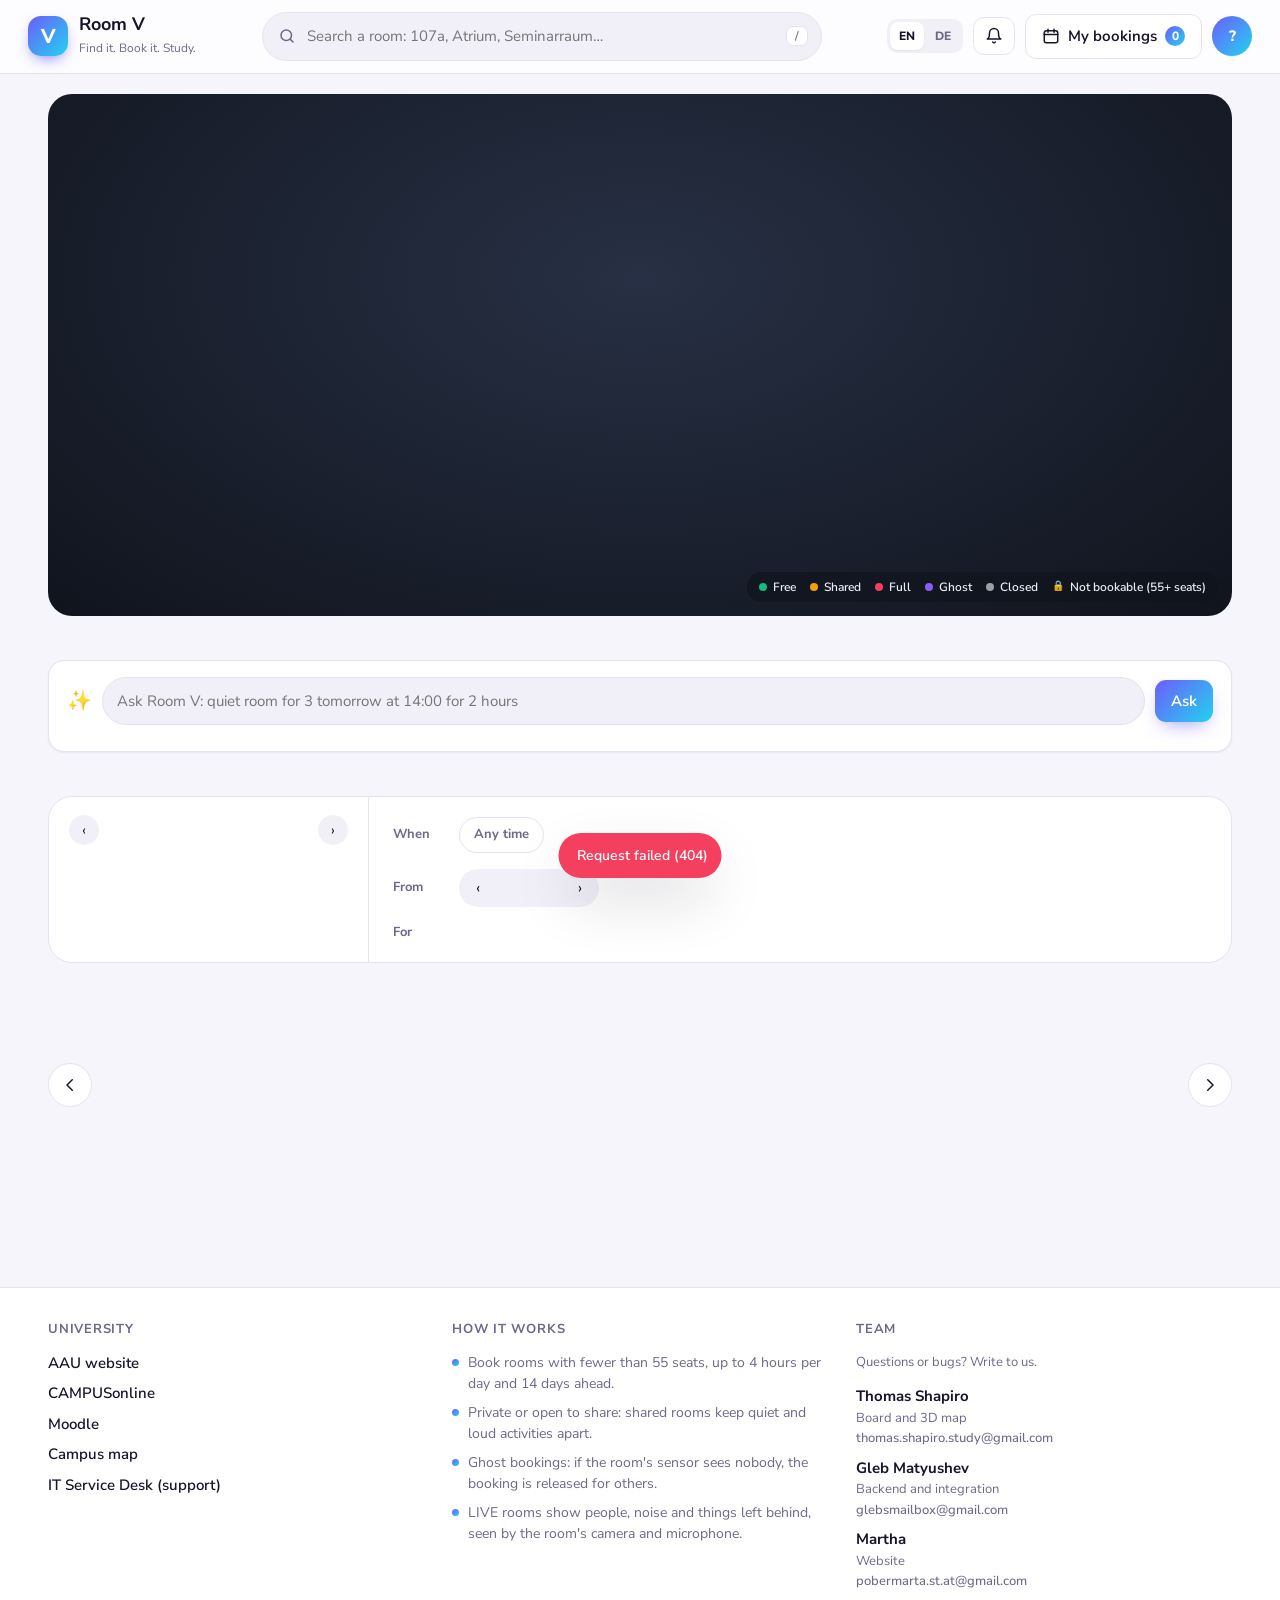
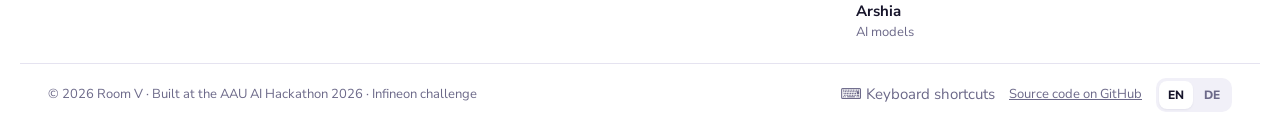
==== commit 1a4f2da3: "Big rooms look not bookable (own status, dark see-through with a lock badge on the map); map opens o" ====
--- a/web/index.html
+++ b/web/index.html
@@ -49,6 +49,17 @@
 
     <div class="top-actions">
       <span class="lang-switch top-lang" id="top-lang"></span>
+      <div class="menu-wrap">
+        <button class="btn bell-btn" id="notes-btn" type="button" aria-haspopup="true" aria-expanded="false" data-i18n-title="notes">
+          <svg class="icon" viewBox="0 0 24 24"><path d="M6 8a6 6 0 0 1 12 0c0 7 3 8 3 8H3s3-1 3-8M10.3 20a1.9 1.9 0 0 0 3.4 0"/></svg>
+          <span class="count hidden" id="notes-count">0</span>
+        </button>
+        <div class="menu notes-panel hidden" id="notes-panel">
+          <div class="notes-head"><b data-i18n="notes">Notifications</b>
+            <button class="link-btn small" type="button" id="notes-read" data-i18n="notes_read_all">Mark all as read</button></div>
+          <ul class="notes-list" id="notes-list"></ul>
+        </div>
+      </div>
       <button class="btn mine-btn" id="mine-btn" type="button">
         <svg class="icon"><use href="#i-cal"/></svg><span class="label" data-i18n="my_bookings">My bookings</span><span class="count" id="mine-count">0</span>
       </button>
@@ -86,6 +97,7 @@
         <span><i style="background:var(--full)"></i><span data-i18n="legend_full">Full</span></span>
         <span><i style="background:var(--ghost)"></i><span data-i18n="legend_ghost">Ghost</span></span>
         <span><i style="background:#9aa0a6"></i><span data-i18n="legend_closed">Closed</span></span>
+        <span><i class="lock-dot">🔒</i><span data-i18n="legend_unbookable">Not bookable (55+ seats)</span></span>
       </div>
     </section>
 
--- a/web/css/style.css
+++ b/web/css/style.css
@@ -798,3 +798,29 @@
 .ask-reasons .noise-moderate { color: var(--shared); }
 .ask-reasons .noise-loud { color: var(--full); }
 @media (max-width: 560px) { .ask-form .btn { padding-inline: 14px; } }
+
+/* ===================== Not bookable rooms, notification center ===================== */
+:root { --unbookable: #475569; }
+.pill.unbookable { background: color-mix(in srgb, var(--unbookable) 14%, transparent); color: var(--unbookable); }
+.pill.unbookable::before { display: none; }
+:root[data-mode="dark"] { --unbookable: #94a3b8; }
+@media (prefers-color-scheme: dark) { :root:not([data-mode="light"]) { --unbookable: #94a3b8; } }
+.lock-dot { background: none !important; width: auto !important; height: auto !important; font-style: normal; font-size: 10px; }
+
+.bell-btn { position: relative; padding: 9px 11px; }
+.bell-btn .icon { width: 18px; height: 18px; fill: none; stroke: currentColor; stroke-width: 2; stroke-linecap: round; stroke-linejoin: round; }
+.bell-btn .count { position: absolute; top: -4px; right: -4px; min-width: 18px; height: 18px; padding: 0 5px; border-radius: 999px;
+  background: var(--full); color: #fff; font-size: 11px; font-weight: 800; display: grid; place-items: center; }
+.bell-btn .count.hidden { display: none; }
+.notes-panel { width: min(380px, calc(100vw - 24px)); right: 0; padding: 12px; max-height: 70vh; overflow: auto; }
+.notes-head { display: flex; justify-content: space-between; align-items: center; padding: 2px 4px 10px; border-bottom: 1px solid var(--border); }
+.notes-list { list-style: none; margin: 0; padding: 6px 0 0; display: grid; gap: 4px; }
+.note { display: grid; grid-template-columns: 28px 1fr; gap: 8px; padding: 9px 8px; border-radius: 12px; cursor: pointer; font-size: 14px; }
+.note:hover { background: var(--surface-2); }
+.note.unread { background: color-mix(in srgb, var(--brand) 9%, transparent); }
+.note.unread .note-text { font-weight: 700; }
+.note-icon { font-size: 18px; line-height: 1.2; }
+.note-text { display: block; }
+.note.ghost .note-icon, .note.released .note-icon { filter: saturate(1.4); }
+.note-empty { padding: 16px 8px; }
+.info-note { padding: 14px 16px; border-radius: 14px; background: var(--surface-2); color: var(--muted); font-size: 14px; line-height: 1.45; }
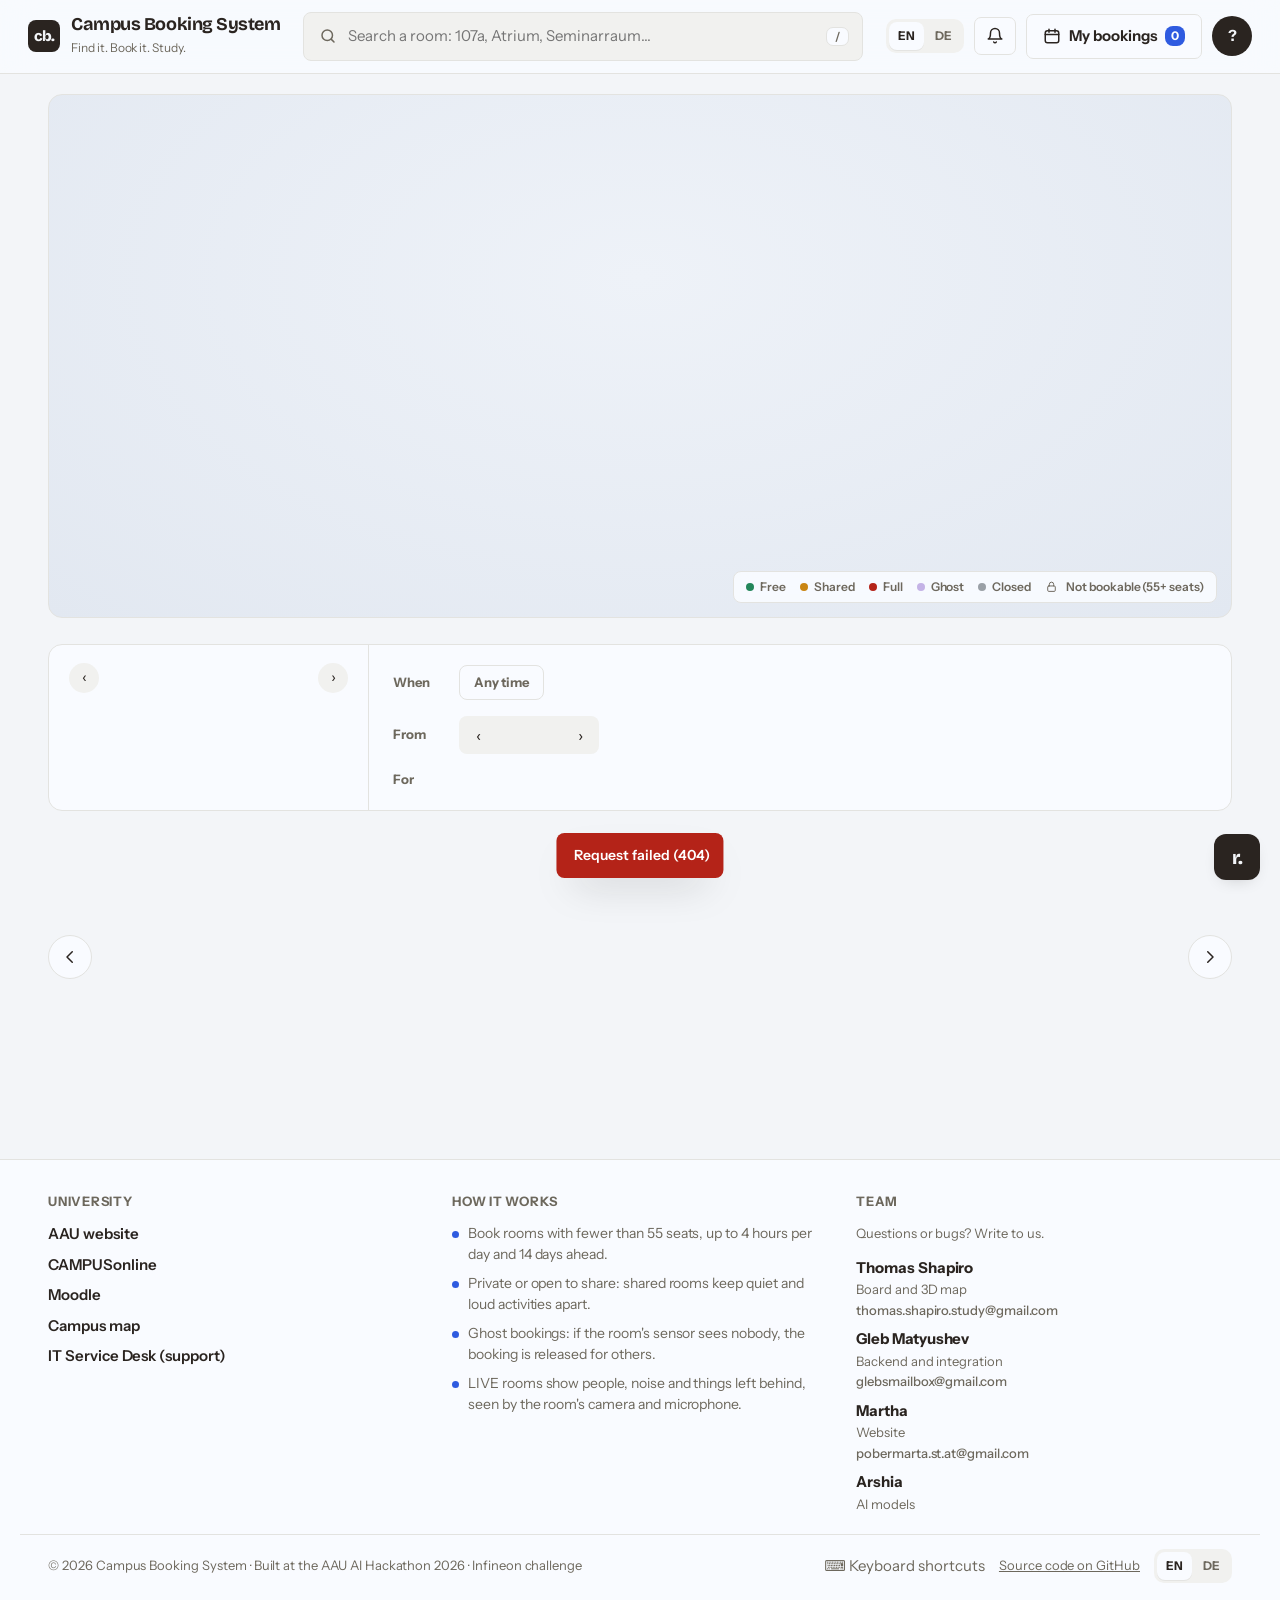
==== commit 17cc1fd2: "UI redesign: Campus Booking System look, icons, Roomie assistant - New name in the header and tabs; " ====
--- a/web/index.html
+++ b/web/index.html
@@ -4,16 +4,15 @@
   <meta charset="utf-8">
   <meta name="viewport" content="width=device-width, initial-scale=1">
   <meta name="google" content="notranslate">
-  <title>Room V · Book a room</title>
+  <title>Campus Booking System</title>
   <script>
     try {
-      document.documentElement.dataset.theme = localStorage.getItem("roomv-theme") || "violet";
       document.documentElement.dataset.mode = localStorage.getItem("roomv-mode") || "auto";
     } catch {}
   </script>
   <link rel="preconnect" href="https://fonts.googleapis.com">
   <link rel="preconnect" href="https://fonts.gstatic.com" crossorigin>
-  <link rel="stylesheet" href="https://fonts.googleapis.com/css2?family=Nunito+Sans:opsz,wght@6..12,400..900&display=swap">
+  <link rel="stylesheet" href="https://fonts.googleapis.com/css2?family=Bricolage+Grotesque:opsz,wght@12..96,500..800&family=Instrument+Sans:wght@400..700&family=IBM+Plex+Mono:wght@400;500;600&display=swap">
   <link rel="stylesheet" href="css/style.css">
   <script type="importmap">
     { "imports": { "three": "https://cdn.jsdelivr.net/npm/three@0.160.0/build/three.module.js",
@@ -28,13 +27,41 @@
     <symbol id="i-prev" viewBox="0 0 24 24"><path d="M15 5l-7 7 7 7"/></symbol>
     <symbol id="i-next" viewBox="0 0 24 24"><path d="M9 5l7 7-7 7"/></symbol>
     <symbol id="i-users" viewBox="0 0 24 24"><circle cx="9" cy="8" r="3.5"/><path d="M2.5 20a6.5 6.5 0 0 1 13 0M16 4.5a3.5 3.5 0 0 1 0 7M18 14.5a6.5 6.5 0 0 1 3.5 5.5"/></symbol>
+    <symbol id="ic-x" viewBox="0 0 24 24"><path d="M6 6l12 12M18 6 6 18"/></symbol>
+    <symbol id="ic-lock" viewBox="0 0 24 24"><rect x="5" y="11" width="14" height="10" rx="2"/><path d="M8 11V8a4 4 0 0 1 8 0v3"/></symbol>
+    <symbol id="ic-users" viewBox="0 0 24 24"><circle cx="9" cy="8" r="3.5"/><path d="M2.5 20a6.5 6.5 0 0 1 13 0M16 4.5a3.5 3.5 0 0 1 0 7M18 14.5a6.5 6.5 0 0 1 3.5 5.5"/></symbol>
+    <symbol id="ic-book" viewBox="0 0 24 24"><path d="M5 4h11a3 3 0 0 1 3 3v13H8a3 3 0 0 1-3-3zM5 17a3 3 0 0 1 3-3h11"/></symbol>
+    <symbol id="ic-bulb" viewBox="0 0 24 24"><path d="M9 18h6M10 21h4M12 3a6 6 0 0 0-3.5 10.9c.6.5 1 1.2 1 2.1h5c0-.9.4-1.6 1-2.1A6 6 0 0 0 12 3z"/></symbol>
+    <symbol id="ic-briefcase" viewBox="0 0 24 24"><rect x="3" y="7" width="18" height="13" rx="2"/><path d="M9 7V5a2 2 0 0 1 2-2h2a2 2 0 0 1 2 2v2M3 13h18"/></symbol>
+    <symbol id="ic-gamepad" viewBox="0 0 24 24"><path d="M7 8h10a4 4 0 0 1 4 4v1.5a3 3 0 0 1-5.4 1.8L14.5 14h-5l-1.1 1.3A3 3 0 0 1 3 13.5V12a4 4 0 0 1 4-4zM8 10.5v3M6.5 12h3M15.5 11.5h.01M17.5 13h.01"/></symbol>
+    <symbol id="ic-dice" viewBox="0 0 24 24"><rect x="4" y="4" width="16" height="16" rx="3"/><path d="M9 9h.01M15 9h.01M9 15h.01M15 15h.01M12 12h.01"/></symbol>
+    <symbol id="ic-spark" viewBox="0 0 24 24"><path d="M12 3v4M12 17v4M3 12h4M17 12h4M6.5 6.5l2.3 2.3M15.2 15.2l2.3 2.3M6.5 17.5l2.3-2.3M15.2 8.8l2.3-2.3"/></symbol>
+    <symbol id="ic-pencil" viewBox="0 0 24 24"><path d="M4 20h4L19 9l-4-4L4 16zM13 7l4 4"/></symbol>
+    <symbol id="ic-cal" viewBox="0 0 24 24"><rect x="3" y="5" width="18" height="16" rx="3"/><path d="M3 10h18M8 3v4M16 3v4"/></symbol>
+    <symbol id="ic-building" viewBox="0 0 24 24"><path d="M4 21V5l8-2v18M12 8h8v13M3 21h18M7 8h2M7 12h2M7 16h2M15 12h2M15 16h2"/></symbol>
+    <symbol id="ic-sound" viewBox="0 0 24 24"><path d="M4 9v6h4l5 4V5L8 9H4zM17 8.5a5 5 0 0 1 0 7"/></symbol>
+    <symbol id="ic-seat" viewBox="0 0 24 24"><path d="M7 3h10v9H7zM5 12h14M7 12v9M17 12v9"/></symbol>
+    <symbol id="ic-star" viewBox="0 0 24 24"><path d="M12 3l2.8 5.8 6.2.8-4.5 4.4 1.1 6.3-5.6-3-5.6 3 1.1-6.3L3 9.6l6.2-.8z"/></symbol>
+    <symbol id="ic-bell" viewBox="0 0 24 24"><path d="M6 16v-5a6 6 0 1 1 12 0v5l2 2H4zM10 21h4"/></symbol>
+    <symbol id="ic-clock" viewBox="0 0 24 24"><circle cx="12" cy="12" r="9"/><path d="M12 7v5l3 2"/></symbol>
+    <symbol id="ic-hourglass" viewBox="0 0 24 24"><path d="M7 3h10M7 21h10M8 3v3l4 6-4 6v3M16 3v3l-4 6 4 6v3"/></symbol>
+    <symbol id="ic-done" viewBox="0 0 24 24"><circle cx="12" cy="12" r="9"/><path d="M8 12l3 3 5-6"/></symbol>
+    <symbol id="ic-ghost" viewBox="0 0 24 24"><path d="M6 20V10a6 6 0 0 1 12 0v10l-2-1.5-2 1.5-2-1.5-2 1.5-2-1.5zM10 10h.01M14 10h.01"/></symbol>
+    <symbol id="ic-ban" viewBox="0 0 24 24"><circle cx="12" cy="12" r="9"/><path d="M5.6 5.6l12.8 12.8"/></symbol>
+    <symbol id="ic-bag" viewBox="0 0 24 24"><path d="M6 8h12l-1 13H7zM9 8V6a3 3 0 0 1 6 0v2"/></symbol>
+    <symbol id="ic-check" viewBox="0 0 24 24"><path d="M5 12l4 4 10-10"/></symbol>
+    <symbol id="ic-trash" viewBox="0 0 24 24"><path d="M4 7h16M9 7V4h6v3M6 7l1 14h10l1-14"/></symbol>
+    <symbol id="ic-link" viewBox="0 0 24 24"><path d="M10 14a4 4 0 0 0 5.7 0l3-3a4 4 0 0 0-5.7-5.7l-1 1M14 10a4 4 0 0 0-5.7 0l-3 3a4 4 0 0 0 5.7 5.7l1-1"/></symbol>
+    <symbol id="ic-clipboard" viewBox="0 0 24 24"><rect x="5" y="4" width="14" height="17" rx="2"/><path d="M9 3h6v3H9z"/></symbol>
+    <symbol id="ic-eye" viewBox="0 0 24 24"><path d="M2 12s3.5-7 10-7 10 7 10 7-3.5 7-10 7S2 12 2 12z"/><circle cx="12" cy="12" r="3"/></symbol>
+    <symbol id="ic-info" viewBox="0 0 24 24"><circle cx="12" cy="12" r="9"/><path d="M12 11v5M12 8h.01"/></symbol>
     <symbol id="i-sound" viewBox="0 0 24 24"><path d="M4 9v6h4l5 4V5L8 9H4zM17 8.5a5 5 0 0 1 0 7M19.5 6a8.5 8.5 0 0 1 0 12"/></symbol>
   </svg>
 
   <header class="topbar">
     <a class="brand" href="./">
-      <span class="brand-mark">V</span>
-      <span><span class="brand-name">Room V</span><br><span class="brand-sub" data-i18n="brand_sub">Find it. Book it. Study.</span></span>
+      <span class="brand-tile" aria-hidden="true">cb.</span>
+      <span><span class="brand-name">Campus Booking System</span><br><span class="brand-sub" data-i18n="brand_sub">Find it. Book it. Study.</span></span>
     </a>
 
     <div class="search" id="search">
@@ -67,13 +94,6 @@
         <button class="avatar" id="avatar" type="button" aria-haspopup="true" aria-expanded="false" data-i18n-title="profile">?</button>
         <div class="menu hidden" id="menu">
           <div class="menu-user"><strong id="user-name"></strong><span class="muted small" id="user-email"></span></div>
-          <div class="menu-label" data-i18n="colour_theme">Colour theme</div>
-          <div class="swatches" id="swatches">
-            <button class="swatch" data-theme="violet" title="Violet" style="background:linear-gradient(135deg,#6d5dfc,#22d3ee)"></button>
-            <button class="swatch" data-theme="ocean" title="Ocean" style="background:linear-gradient(135deg,#0ea5e9,#34d399)"></button>
-            <button class="swatch" data-theme="sunset" title="Sunset" style="background:linear-gradient(135deg,#f43f5e,#fb923c)"></button>
-            <button class="swatch" data-theme="mint" title="Mint" style="background:linear-gradient(135deg,#10b981,#a3e635)"></button>
-          </div>
           <div class="menu-label" data-i18n="mode">Mode</div>
           <div class="segmented" id="modes">
             <button type="button" data-mode="auto" data-i18n="mode_auto">Auto</button>
@@ -97,23 +117,13 @@
         <span><i style="background:var(--full)"></i><span data-i18n="legend_full">Full</span></span>
         <span><i style="background:var(--ghost)"></i><span data-i18n="legend_ghost">Ghost</span></span>
         <span><i style="background:#9aa0a6"></i><span data-i18n="legend_closed">Closed</span></span>
-        <span><i class="lock-dot">🔒</i><span data-i18n="legend_unbookable">Not bookable (55+ seats)</span></span>
+        <span><svg class="ic legend-lock" aria-hidden="true"><use href="#ic-lock"/></svg><span data-i18n="legend_unbookable">Not bookable (55+ seats)</span></span>
       </div>
     </section>
 
     <!-- Room panel: opens right under the map (not as an overlay) so the zoom to the room stays visible. -->
     <section class="sheet" id="room-dialog" aria-labelledby="room-title" hidden></section>
 
-    <!-- Room assistant: a request in plain words -> the best rooms (app/assistant.py) -->
-    <section class="assistant" id="assistant">
-      <form class="ask-form" id="ask-form">
-        <span class="ask-spark" aria-hidden="true">✨</span>
-        <input id="ask-input" type="text" maxlength="300" autocomplete="off" data-i18n-ph="ask_ph" data-i18n-aria="ask_aria">
-        <button class="btn btn-primary" type="submit" data-i18n="ask_btn">Ask</button>
-      </form>
-      <div class="ask-examples" id="ask-examples"></div>
-      <div class="ask-answer" id="ask-answer" aria-live="polite" hidden></div>
-    </section>
 
     <section class="picker" id="picker">
       <div class="cal">
@@ -134,7 +144,10 @@
         </div>
       </div>
 
-      <h2 class="picker-title"></h2>
+      <div class="picker-head">
+        <h2 class="picker-title"></h2>
+        <div class="kinds" role="group"></div>
+      </div>
       <div class="stage">
         <button class="arrow prev" type="button" data-i18n-aria="prev_rooms"><svg class="icon"><use href="#i-prev"/></svg></button>
         <div class="picks"></div>
@@ -145,6 +158,23 @@
   </main>
 
   <footer class="site-footer" id="footer"></footer>
+
+  <!-- Roomie, the room assistant: a small tile in the corner that opens a little panel (app/assistant.py) -->
+  <div class="ask-dock">
+    <section class="assistant" id="assistant" hidden aria-label="Roomie">
+      <div class="ask-head"><b>Roomie</b><span class="muted small" data-i18n="ask_aria">Ask the room assistant</span>
+        <button class="ask-x" type="button" aria-label="Close"><svg class="ic"><use href="#i-close"/></svg></button></div>
+      <form class="ask-form" id="ask-form">
+        <input id="ask-input" type="text" maxlength="300" autocomplete="off" data-i18n-ph="ask_ph" data-i18n-aria="ask_aria">
+        <button class="ask-send" type="submit" data-i18n-aria="ask_btn" aria-label="Ask"><svg class="ic"><use href="#i-next"/></svg></button>
+      </form>
+      <div class="ask-examples" id="ask-examples"></div>
+      <div class="ask-answer" id="ask-answer" aria-live="polite" hidden></div>
+    </section>
+    <button class="ask-fab" id="ask-fab" type="button" aria-label="Ask Roomie" aria-expanded="false">
+      <span class="fab-tile" aria-hidden="true">r.</span>
+    </button>
+  </div>
 
   <dialog class="drawer" id="mine-drawer" aria-labelledby="mine-title">
     <div class="drawer-head">
--- a/web/css/style.css
+++ b/web/css/style.css
@@ -1,82 +1,80 @@
 /* =====================================================================
    THEME: change the look of the whole site here.
-   Colours, fonts, corner radius and animation speed are all variables.
-   Presets: <html data-theme="violet|ocean|sunset|mint">, mode: data-mode="light|dark"
-   (picked in the profile menu; "auto" follows the operating system).
+   Warm paper, ink and one blue accent. No gradients; small radii.
+   Mode: data-mode="light|dark" (profile menu; "auto" follows the system).
    ===================================================================== */
 :root {
-  /* Fonts (loaded from Google Fonts in the HTML <head>) */
-  --font-body: "Nunito Sans", system-ui, -apple-system, "Segoe UI", sans-serif;
-  --font-display: var(--font-body);
-
-  /* Brand: two colours that make the gradient */
-  --brand: #6d5dfc;
-  --brand-2: #22d3ee;
+  /* Fonts (Google Fonts, see the HTML <head>) */
+  --font-body: "Instrument Sans", system-ui, -apple-system, "Segoe UI", sans-serif;
+  --font-display: "Bricolage Grotesque", var(--font-body);
+  --font-mono: "IBM Plex Mono", ui-monospace, monospace;
+
+  /* Main colour: buttons and accent are the same blue (chosen palette) */
+  --brand: #2f5be0;
+  --brand-2: #2f5be0;
   --brand-ink: #ffffff;
+  --accent: #2f5be0;
 
   /* Room and slot status colours */
-  --free: #12b981;
-  --shared: #f59e0b;
-  --full: #f43f5e;
-  --ghost: #8b5cf6;
-  --closed: #9ca3af;
-  --live: #ec4899;
-  --accent: #ff3d6e;          /* room numbers on the cards */
-  --star: #fbbf24;
-
-  /* The map panel stays dark in both modes, like the 3D map's own scene */
-  --map-1: #273044;
-  --map-2: #10141d;
-  --map-ink: #e9edf5;
-
-  /* Light mode surfaces */
-  --bg: #f6f5fb;
-  --surface: #ffffff;
-  --surface-2: #f1f0f8;
-  --surface-3: #e7e5f3;
-  --border: #e5e3f0;
-  --text: #17152b;
-  --muted: #6c6989;
+  --free: #23865a;
+  --shared: #c98512;
+  --full: #b42318;
+  --ghost: #c4b3e6;
+  --closed: #94a3b8;
+  --live: #b42318;
+  --star: #c98512;
+
+  /* Map panel: light blue-grey, matched to the page */
+  --map-1: #eef2f8;
+  --map-2: #e2e8f1;
+  --map-ink: #2a2420;
+
+  /* Surfaces */
+  --bg: #f3f5f8;
+  --surface: #f9fbff;
+  --surface-2: #f1f1ef;
+  --surface-3: #e6e6e3;
+  --border: #e3e3e0;
+  --text: #2a2420;
+  --muted: #6d685d;
 
   /* Shape and motion */
-  --radius-lg: 24px;
-  --radius: 16px;
-  --radius-sm: 11px;
-  --speed: 220ms;
+  --radius-lg: 14px;
+  --radius: 10px;
+  --radius-sm: 7px;
+  --pill: 8px;
+  --speed: 200ms;
   --ease: cubic-bezier(.2, .8, .2, 1);
-  --ease-bounce: cubic-bezier(.34, 1.56, .64, 1);
-  --spring: cubic-bezier(.2, 1.25, .35, 1);   /* small overshoot, like a drawer that settles */
-
-  --shadow-sm: 0 1px 2px rgb(23 21 43 / 6%);
-  --shadow: 0 6px 20px -6px rgb(23 21 43 / 14%), 0 2px 6px rgb(23 21 43 / 5%);
-  --shadow-lg: 0 24px 60px -12px rgb(23 21 43 / 28%);
+  --ease-bounce: cubic-bezier(.3, 1.3, .6, 1);
+  --spring: cubic-bezier(.2, 1.15, .35, 1);
+
+  --shadow-sm: 0 1px 0 rgb(22 22 20 / 6%);
+  --shadow: 0 6px 18px -10px rgb(22 22 20 / 30%);
+  --shadow-lg: 0 18px 40px -18px rgb(22 22 20 / 40%);
   color-scheme: light;
 }
-
-/* Colour presets */
-:root[data-theme="ocean"] { --brand: #0ea5e9; --brand-2: #34d399; }
-:root[data-theme="sunset"] { --brand: #f43f5e; --brand-2: #fb923c; }
-:root[data-theme="mint"] { --brand: #10b981; --brand-2: #a3e635; }
 
 /* Dark mode (auto follows the system, or forced with data-mode="dark") */
 @media (prefers-color-scheme: dark) {
   :root:not([data-mode="light"]) {
-    --bg: #0e0d18; --surface: #171626; --surface-2: #201f33; --surface-3: #2b2a42; --border: #2c2a44;
-    --text: #efeefa; --muted: #a09dbd;
-    --shadow: 0 8px 24px -8px rgb(0 0 0 / 60%); --shadow-lg: 0 24px 60px -12px rgb(0 0 0 / 70%);
+    --bg: #141412; --surface: #1c1b18; --surface-2: #24231f; --surface-3: #2f2d28; --border: #34322c;
+    --text: #f1eee6; --muted: #a39e92; --brand: #f1eee6; --brand-2: #f1eee6; --brand-ink: #161614; --accent: #7d9cff;
+    --map-1: #273044; --map-2: #10141d; --map-ink: #e9edf5;
+    --shadow: 0 8px 24px -10px rgb(0 0 0 / 70%); --shadow-lg: 0 20px 44px -16px rgb(0 0 0 / 80%);
     color-scheme: dark;
   }
 }
 :root[data-mode="dark"] {
-  --bg: #0e0d18; --surface: #171626; --surface-2: #201f33; --surface-3: #2b2a42; --border: #2c2a44;
-  --text: #efeefa; --muted: #a09dbd;
-  --shadow: 0 8px 24px -8px rgb(0 0 0 / 60%); --shadow-lg: 0 24px 60px -12px rgb(0 0 0 / 70%);
+  --bg: #141412; --surface: #1c1b18; --surface-2: #24231f; --surface-3: #2f2d28; --border: #34322c;
+  --text: #f1eee6; --muted: #a39e92; --brand: #f1eee6; --brand-2: #f1eee6; --brand-ink: #161614; --accent: #7d9cff;
+  --map-1: #273044; --map-2: #10141d; --map-ink: #e9edf5;
+  --shadow: 0 8px 24px -10px rgb(0 0 0 / 70%); --shadow-lg: 0 20px 44px -16px rgb(0 0 0 / 80%);
   color-scheme: dark;
 }
 
 /* Derived tokens: no need to edit these */
 :root {
-  --gradient: linear-gradient(135deg, var(--brand), var(--brand-2));
+  --gradient: var(--brand);
   --brand-soft: color-mix(in srgb, var(--brand) 13%, transparent);
   --free-soft: color-mix(in srgb, var(--free) 15%, transparent);
   --shared-soft: color-mix(in srgb, var(--shared) 17%, transparent);
@@ -134,7 +132,7 @@
 .icon { width: 18px; height: 18px; fill: none; stroke: currentColor; stroke-width: 2; stroke-linecap: round; stroke-linejoin: round; flex: none; }
 
 .pill {
-  display: inline-flex; align-items: center; gap: 6px; padding: 3px 10px; border-radius: 999px;
+  display: inline-flex; align-items: center; gap: 6px; padding: 3px 10px; border-radius: var(--pill);
   font-size: 12px; font-weight: 700; white-space: nowrap;
 }
 .pill::before { content: ""; width: 7px; height: 7px; border-radius: 50%; background: currentColor; }
@@ -145,7 +143,7 @@
 .pill.closed { background: var(--closed-soft); color: var(--closed); }
 
 .live-badge {
-  display: inline-flex; align-items: center; gap: 5px; padding: 3px 9px; border-radius: 999px;
+  display: inline-flex; align-items: center; gap: 5px; padding: 3px 9px; border-radius: var(--pill);
   background: var(--live); color: #fff; font-size: 11px; font-weight: 800; letter-spacing: .06em;
   box-shadow: 0 0 0 0 color-mix(in srgb, var(--live) 30%, transparent); animation: live-ring 3s ease-out infinite;
 }
@@ -153,7 +151,7 @@
 @keyframes live-ring { 60% { box-shadow: 0 0 0 4px transparent; } 100% { box-shadow: 0 0 0 0 transparent; } }
 
 .chip {
-  padding: 7px 14px; border-radius: 999px; border: 1px solid var(--border); background: var(--surface);
+  padding: 7px 14px; border-radius: var(--pill); border: 1px solid var(--border); background: var(--surface);
   font-size: 14px; font-weight: 600; color: var(--muted);
   transition: all var(--speed) var(--ease);
 }
@@ -185,7 +183,7 @@
 .search-field { position: relative; display: flex; align-items: center; }
 .search-field .icon { position: absolute; left: 16px; color: var(--muted); pointer-events: none; }
 .search input {
-  width: 100%; padding: 12px 44px; border-radius: 999px; border: 1.5px solid var(--border);
+  width: 100%; padding: 12px 44px; border-radius: var(--pill); border: 1.5px solid var(--border);
   background: var(--surface-2); outline: none;
   transition: border-color var(--speed), background var(--speed), box-shadow var(--speed);
 }
@@ -217,7 +215,7 @@
 /* My bookings button and avatar menu */
 .mine-btn { position: relative; }
 .count {
-  display: inline-grid; place-items: center; min-width: 20px; height: 20px; padding: 0 6px; border-radius: 999px;
+  display: inline-grid; place-items: center; min-width: 20px; height: 20px; padding: 0 6px; border-radius: var(--pill);
   background: var(--gradient); color: var(--brand-ink); font-size: 12px; font-weight: 800;
 }
 .count.bump { animation: bump .5s var(--ease-bounce); }
@@ -237,13 +235,6 @@
 .menu-user { padding-bottom: 12px; border-bottom: 1px solid var(--border); margin-bottom: 12px; }
 .menu-user strong { display: block; }
 .menu-label { font-size: 12px; font-weight: 700; color: var(--muted); text-transform: uppercase; letter-spacing: .05em; margin: 4px 0 8px; }
-.swatches { display: flex; gap: 8px; margin-bottom: 12px; }
-.swatch {
-  width: 32px; height: 32px; border-radius: 50%; border: 3px solid var(--surface); padding: 0;
-  box-shadow: 0 0 0 1.5px var(--border); transition: transform var(--speed) var(--ease-bounce);
-}
-.swatch:hover { transform: scale(1.15); }
-.swatch.active { box-shadow: 0 0 0 2.5px var(--text); }
 .segmented { display: grid; grid-auto-flow: column; grid-auto-columns: 1fr; gap: 4px; padding: 4px; border-radius: 12px; background: var(--surface-2); }
 .segmented button {
   border: 0; background: none; padding: 7px 8px; border-radius: 9px; font-size: 13px; font-weight: 650; color: var(--muted);
@@ -258,7 +249,7 @@
 @keyframes rise { from { opacity: 0; transform: translateY(12px); } }
 .skeleton { border-radius: var(--radius-lg); min-height: 170px; background: linear-gradient(90deg, var(--surface-2), var(--surface-3), var(--surface-2)) 0 0 / 200% 100%; animation: shimmer 1.2s infinite linear; }
 @keyframes shimmer { to { background-position: -200% 0; } }
-.bar { height: 6px; border-radius: 999px; background: var(--surface-3); overflow: hidden; margin-top: 5px; }
+.bar { height: 6px; border-radius: var(--pill); background: var(--surface-3); overflow: hidden; margin-top: 5px; }
 .bar > i { display: block; height: 100%; border-radius: inherit; background: var(--gradient); transition: width .7s var(--ease); }
 
 /* ===================== Map (the 3D campus, or the 2D plan until it's merged) ===================== */
@@ -271,11 +262,11 @@
 .building.is-3d canvas { display: block; }
 .building-note {
   position: absolute; top: 12px; left: 12px; z-index: 2; font-size: 12px; font-weight: 600; color: var(--map-ink);
-  padding: 4px 11px; border-radius: 999px; background: color-mix(in srgb, var(--map-ink) 12%, transparent);
+  padding: 4px 11px; border-radius: var(--pill); background: color-mix(in srgb, var(--map-ink) 12%, transparent);
 }
 /* Bottom right: the map's own building / floor selector sits bottom left. */
 .map-legend {
-  position: absolute; right: 14px; bottom: 14px; display: flex; gap: 14px; padding: 6px 12px; border-radius: 999px;
+  position: absolute; right: 14px; bottom: 14px; display: flex; gap: 14px; padding: 6px 12px; border-radius: var(--pill);
   background: color-mix(in srgb, var(--map-2) 70%, transparent); backdrop-filter: blur(8px); -webkit-backdrop-filter: blur(8px);
   font-size: 12px; font-weight: 600; color: var(--map-ink); pointer-events: none;
 }
@@ -331,7 +322,7 @@
 .cal-time.is-any .time, .cal-time.is-any .durs { opacity: .45; transition: opacity .2s; }
 .cal-time.is-any .time:hover, .cal-time.is-any .durs:hover { opacity: 1; }
 .anytime {
-  padding: 7px 14px; border-radius: 999px; border: 1.5px solid var(--border); background: none;
+  padding: 7px 14px; border-radius: var(--pill); border: 1.5px solid var(--border); background: none;
   font-size: 13px; font-weight: 700; color: var(--muted); transition: all .15s;
 }
 .anytime:hover { border-color: var(--text); color: var(--text); }
@@ -354,13 +345,13 @@
 .day.today { box-shadow: inset 0 0 0 1.5px var(--border); }
 .day.sel { background: var(--text); color: var(--bg); transform: scale(1.06); }
 .lbl { font-size: 13px; font-weight: 700; color: var(--muted); }
-.time { display: inline-flex; align-items: center; gap: 2px; padding: 3px; border-radius: 999px; background: var(--surface-2); }
+.time { display: inline-flex; align-items: center; gap: 2px; padding: 3px; border-radius: var(--pill); background: var(--surface-2); }
 .time button { width: 32px; height: 32px; border-radius: 50%; border: 0; background: none; font-size: 16px; }
 .time button:hover:not(:disabled) { background: var(--surface); }
 .time button:disabled { opacity: .3; cursor: default; }
 .time output { min-width: 66px; text-align: center; font-size: 18px; font-weight: 800; font-variant-numeric: tabular-nums; }
 .durs { display: flex; gap: 4px; flex-wrap: wrap; }
-.durs button { padding: 6px 11px; border-radius: 999px; border: 1.5px solid var(--border); background: none; font-size: 13px; font-weight: 700; color: var(--muted); transition: all .15s; }
+.durs button { padding: 6px 11px; border-radius: var(--pill); border: 1.5px solid var(--border); background: none; font-size: 13px; font-weight: 700; color: var(--muted); transition: all .15s; }
 .durs button:hover:not(:disabled) { border-color: var(--text); color: var(--text); }
 .durs button.on { border-color: var(--text); background: var(--text); color: var(--bg); }
 .durs button:disabled { opacity: .3; cursor: default; }
@@ -425,7 +416,7 @@
 .bars b:nth-child(2) { height: 9px; }
 .bars b:nth-child(3) { height: 13px; }
 .noise.quiet .bars b:nth-child(1), .noise.moderate .bars b:nth-child(-n+2), .noise.loud .bars b { background: currentColor; }
-.noise .live { font-style: normal; font-size: 10px; letter-spacing: .06em; padding: 1px 6px; border-radius: 999px; background: var(--live); color: #fff; }
+.noise .live { font-style: normal; font-size: 10px; letter-spacing: .06em; padding: 1px 6px; border-radius: var(--pill); background: var(--live); color: #fff; }
 .book { justify-self: end; font-size: 13px; font-weight: 700; color: var(--text); display: inline-flex; gap: 6px; align-items: center; }
 .book::after { content: "→"; transition: transform .25s var(--spring); }
 .pick:hover .book::after { transform: translateX(3px); }
@@ -442,7 +433,7 @@
 @keyframes in-left { from { transform: translateX(48px); opacity: 0; } }
 @keyframes in-right { from { transform: translateX(-48px); opacity: 0; } }
 .dots { display: flex; justify-content: center; gap: 6px; margin-top: 22px; }
-.dots i { width: 6px; height: 6px; border-radius: 999px; background: var(--surface-3); transition: width .35s var(--spring), background .2s; }
+.dots i { width: 6px; height: 6px; border-radius: var(--pill); background: var(--surface-3); transition: width .35s var(--spring), background .2s; }
 .dots i.on { width: 22px; background: var(--text); }
 
 /* ===================== Dialogs: booking sheet and my bookings drawer ===================== */
@@ -470,7 +461,7 @@
 .sheet-title { display: flex; align-items: baseline; gap: 12px; flex-wrap: wrap; }
 .sheet-title h2 { font-size: 30px; }
 .sheet-meta { display: flex; gap: 8px; flex-wrap: wrap; align-items: center; margin-top: 8px; }
-.meta { display: inline-flex; align-items: center; gap: 6px; font-size: 13px; color: var(--muted); padding: 3px 10px; border-radius: 999px; background: var(--surface-2); }
+.meta { display: inline-flex; align-items: center; gap: 6px; font-size: 13px; color: var(--muted); padding: 3px 10px; border-radius: var(--pill); background: var(--surface-2); }
 .sheet-body { display: grid; grid-template-columns: minmax(0, 1.35fr) minmax(300px, 1fr); }
 .sheet-col { padding: 20px 24px 24px; min-width: 0; }
 .sheet-col + .sheet-col { border-left: 1px solid var(--border); background: color-mix(in srgb, var(--surface-2) 45%, var(--surface)); }
@@ -541,7 +532,7 @@
 .mode b { font-size: 14px; }
 .mode span { font-size: 12px; color: var(--muted); line-height: 1.3; }
 
-.stepper { display: inline-flex; align-items: center; gap: 4px; padding: 4px; border-radius: 999px; background: var(--surface); border: 1.5px solid var(--border); }
+.stepper { display: inline-flex; align-items: center; gap: 4px; padding: 4px; border-radius: var(--pill); background: var(--surface); border: 1.5px solid var(--border); }
 .stepper button {
   width: 36px; height: 36px; border-radius: 50%; border: 0; background: var(--surface-2); font-size: 20px; font-weight: 700; line-height: 1;
   transition: transform var(--speed) var(--ease-bounce), background var(--speed);
@@ -606,7 +597,7 @@
 .booking-time { font: 700 18px var(--font-display); font-variant-numeric: tabular-nums; }
 .booking-room { font-size: 13px; color: var(--muted); }
 .booking-tags { display: flex; gap: 6px; flex-wrap: wrap; }
-.tag { font-size: 12px; font-weight: 650; padding: 3px 9px; border-radius: 999px; background: var(--surface-2); }
+.tag { font-size: 12px; font-weight: 650; padding: 3px 9px; border-radius: var(--pill); background: var(--surface-2); }
 .tag.now { background: var(--gradient); color: var(--brand-ink); }
 .booking-top .tag { align-self: flex-start; }
 .booking-actions { display: flex; gap: 8px; justify-content: flex-end; flex-wrap: wrap; }
@@ -630,7 +621,7 @@
 /* Toasts and confetti */
 .toasts { position: fixed; bottom: 22px; left: 50%; transform: translateX(-50%); z-index: 100; display: grid; gap: 10px; justify-items: center; pointer-events: none; }
 .toast {
-  pointer-events: auto; display: flex; align-items: center; gap: 12px; padding: 12px 14px 12px 18px; border-radius: 999px;
+  pointer-events: auto; display: flex; align-items: center; gap: 12px; padding: 12px 14px 12px 18px; border-radius: var(--pill);
   background: var(--text); color: var(--bg); box-shadow: var(--shadow-lg); font-weight: 600; font-size: 14px;
   animation: toast-in .4s var(--ease-bounce);
 }
@@ -702,7 +693,7 @@
 }
 
 .left-badge {
-  display: inline-flex; align-items: center; gap: 4px; padding: 2px 8px; border-radius: 999px;
+  display: inline-flex; align-items: center; gap: 4px; padding: 2px 8px; border-radius: var(--pill);
   background: #f5b642; color: #1d2430; font-size: 12px; font-weight: 600;
 }
 
@@ -776,17 +767,17 @@
   border: 1px solid var(--border); box-shadow: var(--shadow-sm); }
 .ask-form { display: flex; align-items: center; gap: 10px; }
 .ask-spark { font-size: 20px; }
-.ask-form input { flex: 1; min-width: 0; padding: 12px 14px; border-radius: 999px; border: 1px solid var(--border);
+.ask-form input { flex: 1; min-width: 0; padding: 12px 14px; border-radius: var(--pill); border: 1px solid var(--border);
   background: var(--surface-2); color: var(--text); font: inherit; }
 .ask-form input:focus { outline: 2px solid var(--brand); outline-offset: 1px; }
 .ask-examples { display: flex; flex-wrap: wrap; gap: 6px; margin-top: 10px; }
-.ask-example { padding: 5px 11px; border-radius: 999px; border: 1px dashed var(--border); background: transparent;
+.ask-example { padding: 5px 11px; border-radius: var(--pill); border: 1px dashed var(--border); background: transparent;
   color: var(--muted); font: inherit; font-size: 12.5px; cursor: pointer; }
 .ask-example:hover { color: var(--text); border-color: var(--brand); }
 .ask-answer { margin-top: 14px; }
 .ask-answer p { margin: 0; }
 .ask-understood { display: flex; flex-wrap: wrap; align-items: center; gap: 6px; }
-.ask-chip { padding: 4px 10px; border-radius: 999px; background: var(--surface-2); font-size: 13px; }
+.ask-chip { padding: 4px 10px; border-radius: var(--pill); background: var(--surface-2); font-size: 13px; }
 .ask-problem { margin-top: 10px !important; color: var(--full); }
 .ask-best { margin: 12px 0 6px; }
 .ask-rooms { display: grid; grid-template-columns: repeat(auto-fit, minmax(220px, 1fr)); gap: 10px; }
@@ -809,7 +800,7 @@
 
 .bell-btn { position: relative; padding: 9px 11px; }
 .bell-btn .icon { width: 18px; height: 18px; fill: none; stroke: currentColor; stroke-width: 2; stroke-linecap: round; stroke-linejoin: round; }
-.bell-btn .count { position: absolute; top: -4px; right: -4px; min-width: 18px; height: 18px; padding: 0 5px; border-radius: 999px;
+.bell-btn .count { position: absolute; top: -4px; right: -4px; min-width: 18px; height: 18px; padding: 0 5px; border-radius: var(--pill);
   background: var(--full); color: #fff; font-size: 11px; font-weight: 800; display: grid; place-items: center; }
 .bell-btn .count.hidden { display: none; }
 .notes-panel { width: min(380px, calc(100vw - 24px)); right: 0; padding: 12px; max-height: 70vh; overflow: auto; }
@@ -824,3 +815,117 @@
 .note.ghost .note-icon, .note.released .note-icon { filter: saturate(1.4); }
 .note-empty { padding: 16px 8px; }
 .info-note { padding: 14px 16px; border-radius: 14px; background: var(--surface-2); color: var(--muted); font-size: 14px; line-height: 1.45; }
+
+/* =====================================================================
+   Roomie trial: type, icons, mascot, assistant dock, map info card, filter
+   ===================================================================== */
+body { font-size: 15px; letter-spacing: -.003em; }
+h1, h2, h3, .brand-name, .picker-title, .sheet-title h2, .pick-id, .map-info-id, .month-head b {
+  font-family: var(--font-display); letter-spacing: -.025em;
+}
+.picker-title { font-weight: 700; }
+.slot, .t-out, .booking-time, .when b, .day, .mono, .metric-value, .stat b { font-family: var(--font-mono); letter-spacing: -.02em; }
+.slot { font-weight: 500; }
+
+/* Line icons */
+.ic { width: 1.1em; height: 1.1em; fill: none; stroke: currentColor; stroke-width: 1.8; stroke-linecap: round; stroke-linejoin: round; vertical-align: -.18em; flex: none; }
+.purpose .ic { width: 18px; height: 18px; }
+.mode .ic { width: 22px; height: 22px; }
+.note-icon .ic { width: 18px; height: 18px; }
+.legend-lock { width: 13px; height: 13px; vertical-align: -2px; margin-right: 2px; }
+
+/* Monogram tiles: cb. for the site, r. for Roomie the assistant */
+.brand-tile, .fab-tile {
+  display: inline-grid; place-items: center; flex: none; background: var(--text); color: var(--bg);
+  font: 800 15px/1 var(--font-display); letter-spacing: -.06em; border-radius: 8px;
+}
+.brand-tile { width: 32px; height: 32px; }
+.brand:hover .brand-tile { transform: rotate(-6deg); }
+.brand-tile { transition: transform .3s var(--spring); }
+.brand-name { font-weight: 700; font-size: 18px; letter-spacing: -.025em; }
+.empty-ic { display: block; color: var(--muted); }
+.empty-ic .ic { width: 34px; height: 34px; stroke-width: 1.4; }
+
+/* Buttons and chips: flat ink, no glow */
+.btn-primary { background: var(--brand); color: var(--brand-ink); box-shadow: none; }
+.btn-primary:hover:not(:disabled) { box-shadow: none; filter: none; background: color-mix(in srgb, var(--brand) 86%, var(--accent)); }
+.btn:hover:not(:disabled) { transform: translateY(-1px); box-shadow: none; }
+.avatar { background: var(--text); color: var(--bg); }
+.count { background: var(--accent); color: #fff; }
+.live-badge { animation: none; }
+.pick-id { color: var(--text); font-weight: 700; }
+.pick-name { color: var(--muted); opacity: 1; }
+.pick { border-width: 1px; }
+.pick:hover, .pick.open { transform: translateY(-3px); box-shadow: var(--shadow); border-color: var(--text); }
+.cal, .sheet { border-width: 1px; }
+.day.sel, .durs button.on, .anytime.on { background: var(--text); color: var(--bg); }
+.slot.in-range { background: var(--text); color: var(--bg); }
+.slot.in-range.start { box-shadow: none; transform: none; }
+.date.active { box-shadow: none; }
+
+/* Type filter next to the title */
+.picker-head { display: flex; align-items: center; justify-content: space-between; gap: 12px; flex-wrap: wrap; margin-bottom: 18px; }
+.picker-head .picker-title { margin: 0; }
+.kinds { display: inline-flex; gap: 2px; padding: 3px; border-radius: var(--pill); background: var(--surface-2); }
+.kinds button { border: 0; background: none; padding: 6px 12px; border-radius: 6px; font-size: 13px; font-weight: 600; color: var(--muted); transition: background .15s, color .15s; }
+.kinds button:hover { color: var(--text); }
+.kinds button.on { background: var(--surface); color: var(--text); box-shadow: var(--shadow-sm), 0 0 0 1px var(--border); }
+
+/* Map: as before (dark scene); only the framing is centred */
+.map-tip { border-radius: var(--radius-sm); }
+
+/* Small card for rooms that can't be booked */
+.map-info {
+  position: absolute; top: 14px; right: 14px; z-index: 4; width: min(280px, calc(100% - 28px)); padding: 14px 16px 12px;
+  border-radius: var(--radius); background: var(--surface); border: 1px solid var(--border); box-shadow: var(--shadow);
+  opacity: 0; transform: translateY(-6px); pointer-events: none; transition: opacity .2s, transform .3s var(--spring);
+}
+.map-info.on { opacity: 1; transform: none; pointer-events: auto; }
+.map-info-id { font-size: 22px; font-weight: 700; padding-right: 28px; }
+.map-info-facts { display: flex; gap: 14px; margin-top: 10px; font-size: 13px; color: var(--muted); }
+.map-info-note { margin: 10px 0 0; font-size: 13px; color: var(--muted); display: flex; gap: 6px; align-items: flex-start; }
+.map-info-x { position: absolute; top: 10px; right: 10px; width: 28px; height: 28px; display: grid; place-items: center; border: 0; border-radius: 6px; background: none; color: var(--muted); }
+.map-info-x:hover { background: var(--surface-2); color: var(--text); }
+
+/* Ratings, folded away */
+.rating-box { margin-top: 12px; border-top: 1px dashed var(--border); padding-top: 10px; }
+.rating-box summary { cursor: pointer; font-size: 13px; font-weight: 600; color: var(--muted); list-style: none; display: inline-flex; gap: 6px; align-items: center; }
+.rating-box summary::-webkit-details-marker { display: none; }
+.rating-box summary::after { content: "+"; font-family: var(--font-mono); margin-left: 4px; }
+.rating-box[open] summary::after { content: "–"; }
+.rating-body { margin-top: 8px; display: grid; gap: 4px; }
+
+/* Roomie assistant: a small drop in the corner */
+.ask-dock { position: fixed; right: 20px; bottom: 20px; z-index: 35; display: flex; flex-direction: column; align-items: flex-end; gap: 12px; }
+.ask-fab { padding: 0; border: 0; background: none; border-radius: 12px; box-shadow: var(--shadow); }
+.fab-tile { width: 46px; height: 46px; font-size: 19px; border-radius: 12px; transition: transform .3s var(--spring); }
+.ask-fab:hover .fab-tile { transform: rotate(-6deg) translateY(-1px); }
+.ask-fab.on .fab-tile { transform: rotate(0); background: var(--accent); }
+.assistant {
+  width: min(360px, calc(100vw - 40px)); max-height: min(70vh, 560px); overflow: auto; padding: 14px;
+  border-radius: var(--radius-lg); background: var(--surface); border: 1px solid var(--border); box-shadow: var(--shadow-lg);
+  animation: ask-in .3s var(--spring);
+}
+.assistant[hidden] { display: none; }
+@keyframes ask-in { from { opacity: 0; transform: translateY(8px) scale(.98); } }
+.ask-head { display: flex; align-items: baseline; gap: 8px; margin-bottom: 10px; }
+.ask-head b { font-family: var(--font-display); font-size: 16px; }
+.ask-x { margin-left: auto; width: 28px; height: 28px; display: grid; place-items: center; border: 0; border-radius: 6px; background: none; color: var(--muted); align-self: center; }
+.ask-x:hover { background: var(--surface-2); color: var(--text); }
+.ask-form { gap: 6px; }
+.ask-form input { padding: 10px 12px; border-radius: var(--radius-sm); font-size: 14px; }
+.ask-send { width: 40px; height: 40px; flex: none; display: grid; place-items: center; border: 0; border-radius: var(--radius-sm); background: var(--text); color: var(--bg); }
+.ask-examples { margin-top: 8px; }
+.ask-example { font-size: 12px; border-style: solid; }
+.ask-rooms { grid-template-columns: minmax(0, 1fr); }
+@media (max-width: 760px) { .ask-dock { right: 14px; bottom: 14px; } }
+.auth-art .brand-tile { background: #fff; color: #161614; }
+
+
+/* Profile menu never runs off the screen */
+.menu { max-width: calc(100vw - 24px); }
+@media (max-width: 760px) { .menu { position: fixed; right: 12px; left: auto; top: 64px; width: min(280px, calc(100vw - 24px)); } }
+
+/* Map panel chrome in the site's style */
+.map-card { border: 1px solid var(--border); }
+.map-legend { background: color-mix(in srgb, var(--surface) 92%, transparent); color: var(--muted); border: 1px solid var(--border); }
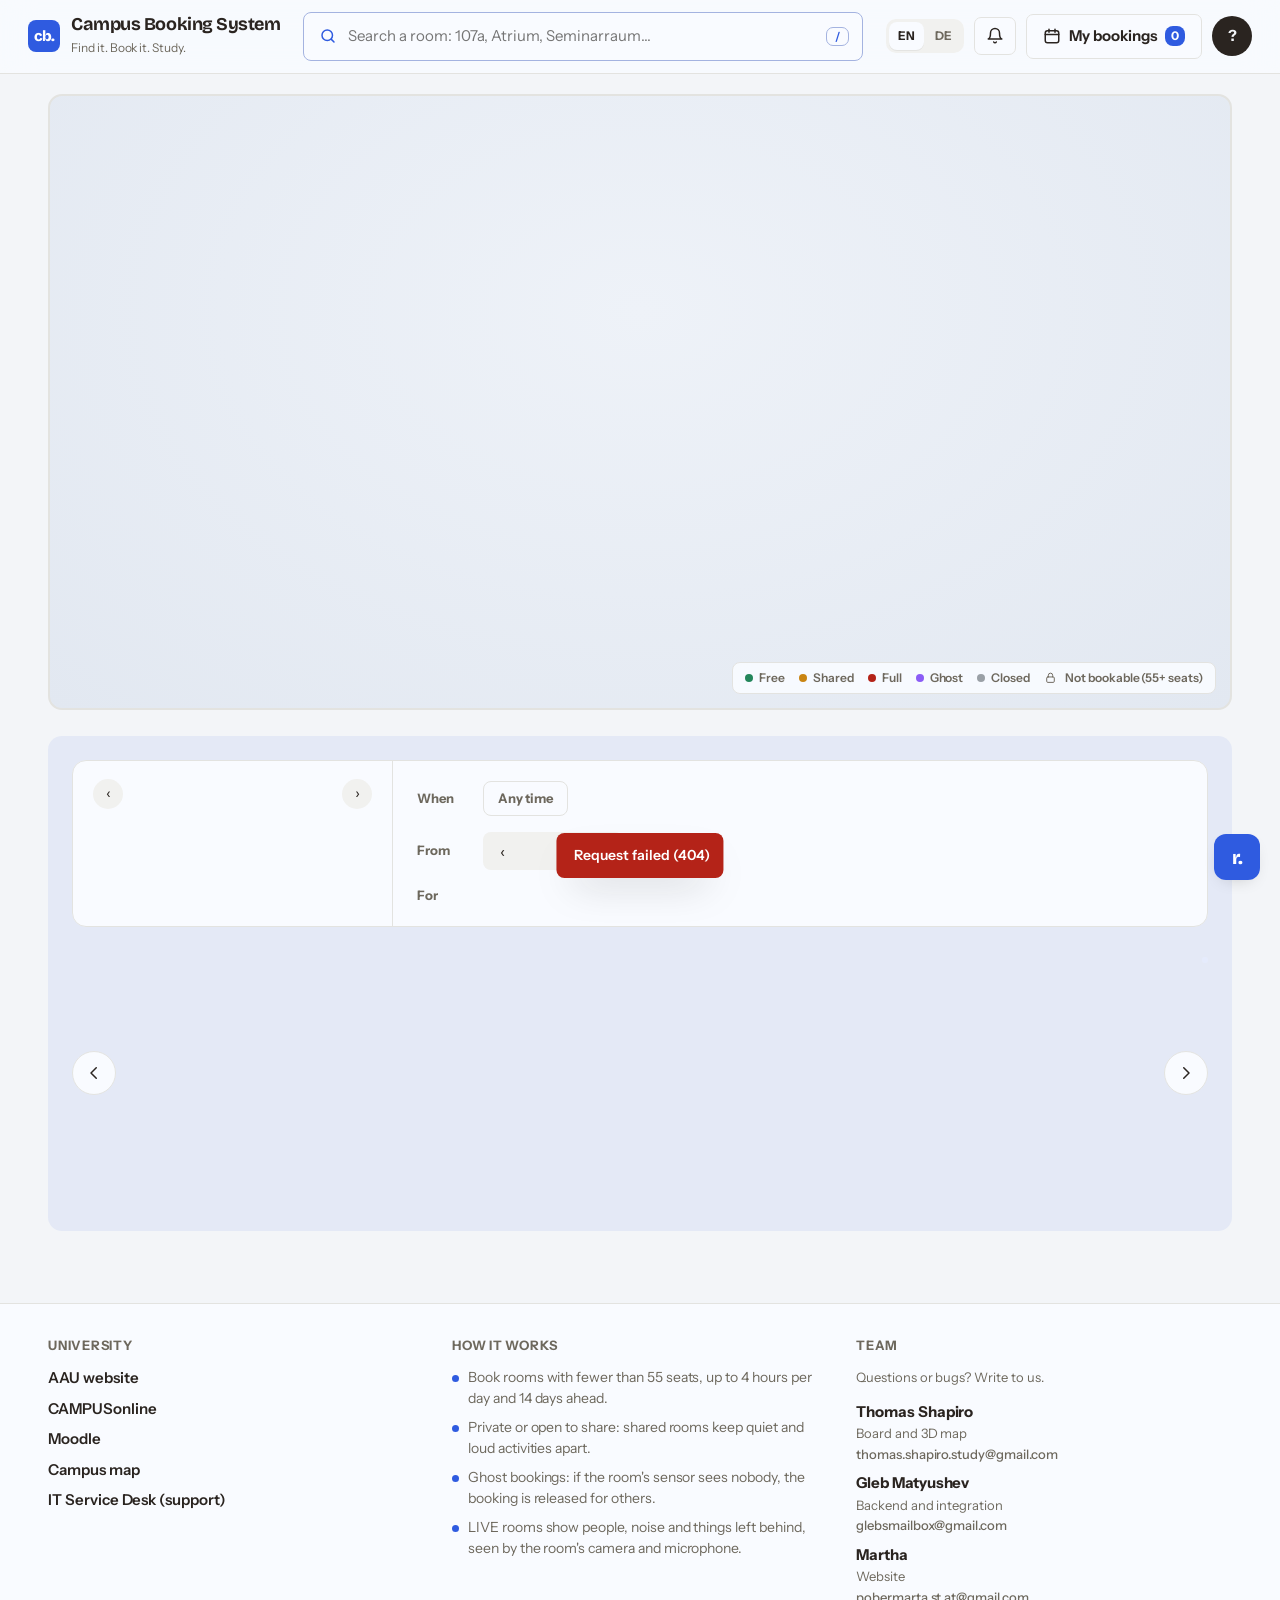
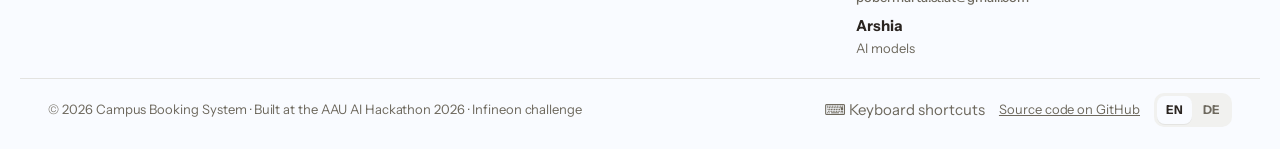
==== commit e37d94a6: "Blue frames only while using the map or the calendar block; soft glow behind the page that follows t" ====
--- a/web/index.html
+++ b/web/index.html
@@ -20,6 +20,7 @@
   </script>
 </head>
 <body>
+  <div class="cursor-glow" id="cursor-glow" aria-hidden="true"></div>
   <svg width="0" height="0" style="position:absolute" aria-hidden="true">
     <symbol id="i-search" viewBox="0 0 24 24"><circle cx="11" cy="11" r="7"/><path d="m20 20-3.5-3.5"/></symbol>
     <symbol id="i-close" viewBox="0 0 24 24"><path d="M6 6l12 12M18 6 6 18"/></symbol>
--- a/web/css/style.css
+++ b/web/css/style.css
@@ -19,7 +19,7 @@
   --free: #23865a;
   --shared: #c98512;
   --full: #b42318;
-  --ghost: #c4b3e6;
+  --ghost: #8b5cf6;
   --closed: #94a3b8;
   --live: #b42318;
   --star: #c98512;
@@ -257,7 +257,7 @@
   position: relative; overflow: hidden; border-radius: var(--radius-lg);
   background: radial-gradient(ellipse at 50% 35%, var(--map-1), var(--map-2));
 }
-.building { position: relative; height: clamp(320px, 58vh, 620px); display: grid; place-items: center; }
+.building { position: relative; height: clamp(380px, 68vh, 720px); display: grid; place-items: center; }
 .building.is-3d { display: block; }
 .building.is-3d canvas { display: block; }
 .building-note {
@@ -672,7 +672,7 @@
   .sheet-title h2 { font-size: 24px; }
   .auth { grid-template-columns: 1fr; }
   .auth-art { padding: 28px 24px; min-height: 240px; }
-  .building { height: 360px; }
+  .building { height: 420px; }
   .plan { padding: 44px 6px 10px; }
 }
 @media (max-width: 760px) {
@@ -836,7 +836,7 @@
 
 /* Monogram tiles: cb. for the site, r. for Roomie the assistant */
 .brand-tile, .fab-tile {
-  display: inline-grid; place-items: center; flex: none; background: var(--text); color: var(--bg);
+  display: inline-grid; place-items: center; flex: none; background: var(--accent); color: #fff;
   font: 800 15px/1 var(--font-display); letter-spacing: -.06em; border-radius: 8px;
 }
 .brand-tile { width: 32px; height: 32px; }
@@ -900,7 +900,7 @@
 .ask-fab { padding: 0; border: 0; background: none; border-radius: 12px; box-shadow: var(--shadow); }
 .fab-tile { width: 46px; height: 46px; font-size: 19px; border-radius: 12px; transition: transform .3s var(--spring); }
 .ask-fab:hover .fab-tile { transform: rotate(-6deg) translateY(-1px); }
-.ask-fab.on .fab-tile { transform: rotate(0); background: var(--accent); }
+.ask-fab.on .fab-tile { transform: rotate(0); background: color-mix(in srgb, var(--accent) 80%, #000); }
 .assistant {
   width: min(360px, calc(100vw - 40px)); max-height: min(70vh, 560px); overflow: auto; padding: 14px;
   border-radius: var(--radius-lg); background: var(--surface); border: 1px solid var(--border); box-shadow: var(--shadow-lg);
@@ -919,7 +919,7 @@
 .ask-example { font-size: 12px; border-style: solid; }
 .ask-rooms { grid-template-columns: minmax(0, 1fr); }
 @media (max-width: 760px) { .ask-dock { right: 14px; bottom: 14px; } }
-.auth-art .brand-tile { background: #fff; color: #161614; }
+.auth-art .brand-tile { background: var(--accent); color: #fff; }
 
 
 /* Profile menu never runs off the screen */
@@ -929,3 +929,28 @@
 /* Map panel chrome in the site's style */
 .map-card { border: 1px solid var(--border); }
 .map-legend { background: color-mix(in srgb, var(--surface) 92%, transparent); color: var(--muted); border: 1px solid var(--border); }
+
+/* Blue accents: the map and the calendar/cards block get a blue frame only while you use them */
+.map-card { border: 2px solid var(--border); transition: border-color .25s var(--ease), box-shadow .25s var(--ease); }
+.map-card:hover, .map-card:focus-within { border-color: var(--accent); }
+.picker {
+  padding: 22px 22px 26px; border-radius: var(--radius-lg);
+  background: color-mix(in srgb, var(--accent) 7%, transparent);
+  border: 2px solid transparent; transition: border-color .25s var(--ease);
+}
+.picker:hover, .picker:focus-within { border-color: var(--accent); }
+
+/* Soft glow on the page background that follows the cursor (behind everything) */
+.cursor-glow {
+  position: fixed; inset: 0; z-index: -1; pointer-events: none; opacity: 0; transition: opacity .4s var(--ease);
+  background: radial-gradient(360px circle at var(--gx, 50%) var(--gy, 30%), color-mix(in srgb, var(--accent) 18%, transparent), transparent 70%);
+}
+.cursor-glow.on { opacity: 1; }
+@media (hover: none), (prefers-reduced-motion: reduce) { .cursor-glow { display: none; } }
+.picker .kinds { background: color-mix(in srgb, var(--accent) 10%, var(--surface)); }
+.search input { background: var(--surface); border: 1.5px solid color-mix(in srgb, var(--accent) 35%, var(--border)); }
+.search input:hover { border-color: color-mix(in srgb, var(--accent) 60%, var(--border)); }
+.search input:focus { border-color: var(--accent); box-shadow: 0 0 0 4px color-mix(in srgb, var(--accent) 14%, transparent); }
+.search-field .icon { color: var(--accent); }
+.kbd { color: var(--accent); border-color: color-mix(in srgb, var(--accent) 35%, var(--border)); }
+@media (max-width: 760px) { .picker { padding: 16px 12px 20px; } }
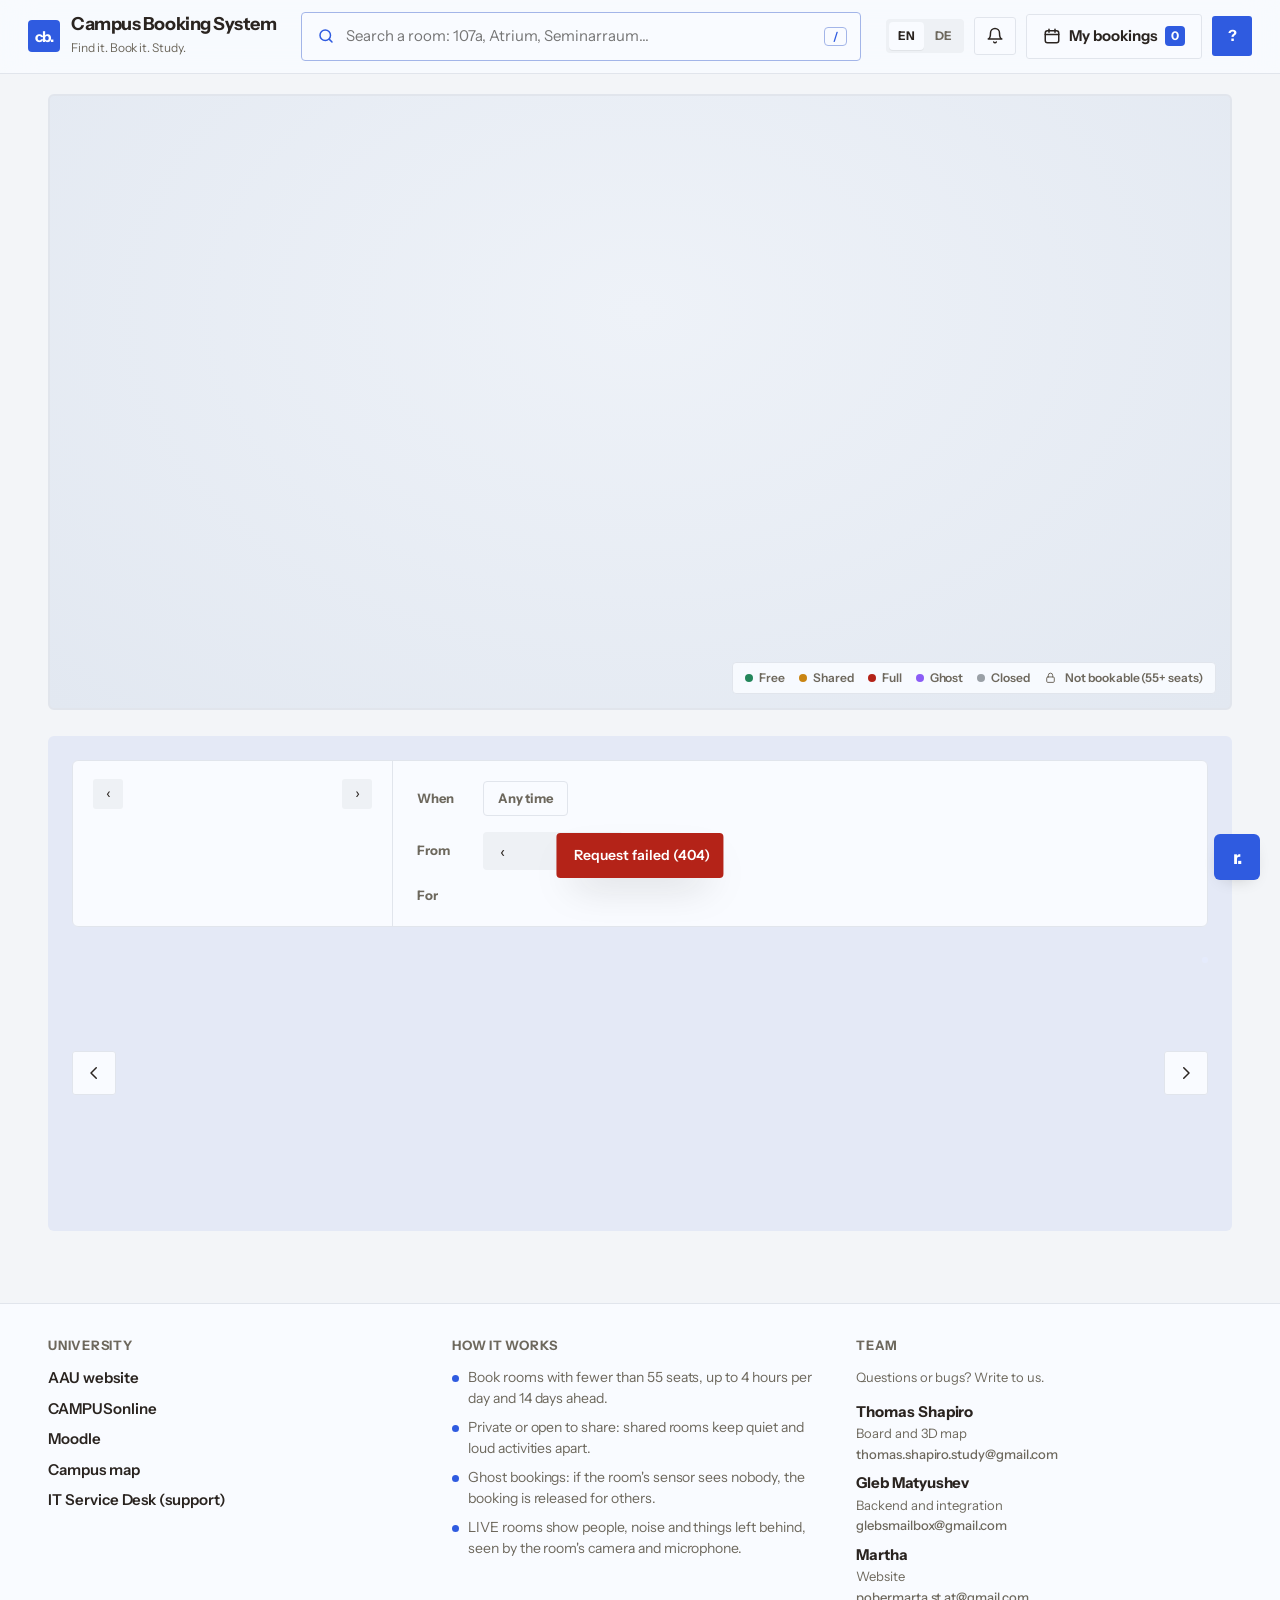
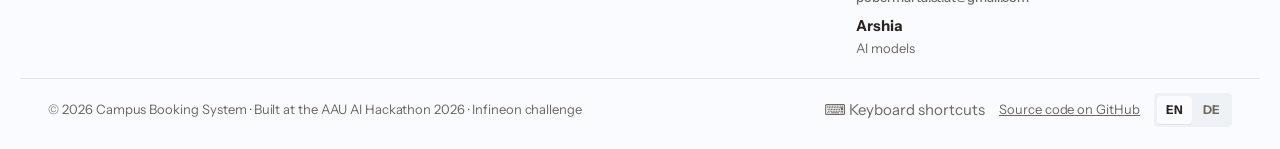
==== commit 8adc532b: "One font (Instrument Sans) and crisp corners everywhere Bricolage Grotesque and IBM Plex Mono are go" ====
--- a/web/index.html
+++ b/web/index.html
@@ -12,7 +12,7 @@
   </script>
   <link rel="preconnect" href="https://fonts.googleapis.com">
   <link rel="preconnect" href="https://fonts.gstatic.com" crossorigin>
-  <link rel="stylesheet" href="https://fonts.googleapis.com/css2?family=Bricolage+Grotesque:opsz,wght@12..96,500..800&family=Instrument+Sans:wght@400..700&family=IBM+Plex+Mono:wght@400;500;600&display=swap">
+  <link rel="stylesheet" href="https://fonts.googleapis.com/css2?family=Instrument+Sans:wght@400..700&display=swap">
   <link rel="stylesheet" href="css/style.css">
   <script type="importmap">
     { "imports": { "three": "https://cdn.jsdelivr.net/npm/three@0.160.0/build/three.module.js",
--- a/web/css/style.css
+++ b/web/css/style.css
@@ -6,8 +6,8 @@
 :root {
   /* Fonts (Google Fonts, see the HTML <head>) */
   --font-body: "Instrument Sans", system-ui, -apple-system, "Segoe UI", sans-serif;
-  --font-display: "Bricolage Grotesque", var(--font-body);
-  --font-mono: "IBM Plex Mono", ui-monospace, monospace;
+  --font-display: var(--font-body);
+  --font-mono: var(--font-body);
 
   /* Main colour: buttons and accent are the same blue (chosen palette) */
   --brand: #2f5be0;
@@ -32,17 +32,17 @@
   /* Surfaces */
   --bg: #f3f5f8;
   --surface: #f9fbff;
-  --surface-2: #f1f1ef;
-  --surface-3: #e6e6e3;
-  --border: #e3e3e0;
+  --surface-2: #eef1f5;
+  --surface-3: #e2e7ee;
+  --border: #e1e5ec;
   --text: #2a2420;
   --muted: #6d685d;
 
   /* Shape and motion */
-  --radius-lg: 14px;
-  --radius: 10px;
-  --radius-sm: 7px;
-  --pill: 8px;
+  --radius-lg: 6px;
+  --radius: 4px;
+  --radius-sm: 3px;
+  --pill: 4px;
   --speed: 200ms;
   --ease: cubic-bezier(.2, .8, .2, 1);
   --ease-bounce: cubic-bezier(.3, 1.3, .6, 1);
@@ -124,7 +124,7 @@
 .btn-sm { padding: 6px 11px; font-size: 13px; }
 
 .icon-btn {
-  display: inline-grid; place-items: center; width: 40px; height: 40px; border-radius: 50%;
+  display: inline-grid; place-items: center; width: 40px; height: 40px; border-radius: var(--radius-sm);
   border: 1px solid var(--border); background: var(--surface);
   transition: transform var(--speed) var(--ease-bounce), background var(--speed);
 }
@@ -169,7 +169,7 @@
 }
 .brand { display: flex; align-items: center; gap: 11px; text-decoration: none; color: inherit; }
 .brand-mark {
-  display: grid; place-items: center; width: 40px; height: 40px; border-radius: 13px;
+  display: grid; place-items: center; width: 40px; height: 40px; border-radius: var(--radius-lg);
   background: var(--gradient); color: var(--brand-ink); font: 800 20px var(--font-display);
   box-shadow: 0 6px 16px -6px var(--brand); transition: transform var(--speed) var(--ease-bounce);
 }
@@ -190,7 +190,7 @@
 .search input:focus { border-color: var(--brand); background: var(--surface); box-shadow: 0 0 0 5px var(--brand-soft); }
 .search input::-webkit-search-cancel-button { display: none; }
 .kbd {
-  position: absolute; right: 14px; padding: 1px 8px; border-radius: 7px; border: 1px solid var(--border);
+  position: absolute; right: 14px; padding: 1px 8px; border-radius: var(--radius); border: 1px solid var(--border);
   font: 600 12px var(--font-body); color: var(--muted); background: var(--surface); pointer-events: none;
 }
 .search input:focus ~ .kbd, .search input:not(:placeholder-shown) ~ .kbd { opacity: 0; }
@@ -209,7 +209,7 @@
 .sug-id { font: 700 15px var(--font-display); }
 .sug-name { color: var(--muted); overflow: hidden; text-overflow: ellipsis; white-space: nowrap; }
 .sug-empty { padding: 14px; color: var(--muted); text-align: center; }
-mark { background: color-mix(in srgb, var(--brand-2) 35%, transparent); color: inherit; border-radius: 3px; }
+mark { background: color-mix(in srgb, var(--brand-2) 35%, transparent); color: inherit; border-radius: var(--radius-sm); }
 @keyframes pop-in { from { opacity: 0; transform: translateY(-6px) scale(.98); } }
 
 /* My bookings button and avatar menu */
@@ -221,7 +221,7 @@
 .count.bump { animation: bump .5s var(--ease-bounce); }
 @keyframes bump { 40% { transform: scale(1.5); } }
 .avatar {
-  width: 40px; height: 40px; border-radius: 50%; border: 0; padding: 0;
+  width: 40px; height: 40px; border-radius: var(--radius-sm); border: 0; padding: 0;
   background: var(--gradient); color: var(--brand-ink); font-weight: 800;
   transition: transform var(--speed) var(--ease-bounce), box-shadow var(--speed);
 }
@@ -235,9 +235,9 @@
 .menu-user { padding-bottom: 12px; border-bottom: 1px solid var(--border); margin-bottom: 12px; }
 .menu-user strong { display: block; }
 .menu-label { font-size: 12px; font-weight: 700; color: var(--muted); text-transform: uppercase; letter-spacing: .05em; margin: 4px 0 8px; }
-.segmented { display: grid; grid-auto-flow: column; grid-auto-columns: 1fr; gap: 4px; padding: 4px; border-radius: 12px; background: var(--surface-2); }
+.segmented { display: grid; grid-auto-flow: column; grid-auto-columns: 1fr; gap: 4px; padding: 4px; border-radius: var(--radius-lg); background: var(--surface-2); }
 .segmented button {
-  border: 0; background: none; padding: 7px 8px; border-radius: 9px; font-size: 13px; font-weight: 650; color: var(--muted);
+  border: 0; background: none; padding: 7px 8px; border-radius: var(--radius); font-size: 13px; font-weight: 650; color: var(--muted);
   transition: all var(--speed) var(--ease);
 }
 .segmented button.active { background: var(--surface); color: var(--text); box-shadow: var(--shadow-sm); }
@@ -272,7 +272,7 @@
 }
 .map-legend span { display: inline-flex; align-items: center; gap: 6px; }
 .map-tip {
-  position: absolute; z-index: 3; pointer-events: none; padding: 7px 11px; border-radius: 12px; white-space: nowrap;
+  position: absolute; z-index: 3; pointer-events: none; padding: 7px 11px; border-radius: var(--radius-lg); white-space: nowrap;
   background: color-mix(in srgb, var(--map-2) 82%, transparent); backdrop-filter: blur(8px); -webkit-backdrop-filter: blur(8px);
   color: var(--map-ink); font-size: 12px; box-shadow: 0 8px 24px rgb(0 0 0 / 30%);
   opacity: 0; transform: translateY(4px) scale(.97); transition: opacity .15s, transform .15s var(--ease);
@@ -331,13 +331,13 @@
 
 .month-head { display: flex; align-items: center; justify-content: space-between; margin-bottom: 8px; }
 .month-head b { font-size: 16px; font-weight: 800; }
-.nav-sm { width: 30px; height: 30px; border-radius: 50%; border: 0; background: var(--surface-2); transition: background .15s; }
+.nav-sm { width: 30px; height: 30px; border-radius: var(--radius-sm); border: 0; background: var(--surface-2); transition: background .15s; }
 .nav-sm:hover:not(:disabled) { background: var(--surface-3); }
 .nav-sm:disabled { opacity: .3; cursor: default; }
 .grid7 { display: grid; grid-template-columns: repeat(7, 1fr); gap: 2px; text-align: center; }
 .grid7 .dow { font-size: 11px; font-weight: 700; color: var(--muted); padding-bottom: 4px; }
 .day {
-  height: 36px; border: 0; border-radius: 10px; background: none; font-weight: 700; font-variant-numeric: tabular-nums;
+  height: 36px; border: 0; border-radius: var(--radius); background: none; font-weight: 700; font-variant-numeric: tabular-nums;
   transition: background .15s, color .15s, transform .25s var(--spring);
 }
 .day:hover:not(:disabled) { background: var(--surface-2); }
@@ -346,7 +346,7 @@
 .day.sel { background: var(--text); color: var(--bg); transform: scale(1.06); }
 .lbl { font-size: 13px; font-weight: 700; color: var(--muted); }
 .time { display: inline-flex; align-items: center; gap: 2px; padding: 3px; border-radius: var(--pill); background: var(--surface-2); }
-.time button { width: 32px; height: 32px; border-radius: 50%; border: 0; background: none; font-size: 16px; }
+.time button { width: 32px; height: 32px; border-radius: var(--radius-sm); border: 0; background: none; font-size: 16px; }
 .time button:hover:not(:disabled) { background: var(--surface); }
 .time button:disabled { opacity: .3; cursor: default; }
 .time output { min-width: 66px; text-align: center; font-size: 18px; font-weight: 800; font-variant-numeric: tabular-nums; }
@@ -358,7 +358,7 @@
 
 .stage { display: grid; grid-template-columns: 44px minmax(0, 1fr) 44px; gap: 12px; align-items: start; }
 .arrow {
-  margin-top: 70px; width: 44px; height: 44px; border-radius: 50%; border: 1.5px solid var(--border); background: var(--surface);
+  margin-top: 70px; width: 44px; height: 44px; border-radius: var(--radius-sm); border: 1.5px solid var(--border); background: var(--surface);
   display: grid; place-items: center; transition: transform .3s var(--spring), border-color .2s, opacity .2s;
 }
 .arrow .icon { transition: transform .25s var(--spring); }
@@ -397,7 +397,7 @@
 .pick:hover .pick-drawer, .pick.open .pick-drawer { grid-template-rows: 1fr; }
 .pick-drawer > div { overflow: hidden; }
 .pick-drawer-in {
-  margin: 0 10px 10px; padding: 12px 14px 10px; border-radius: 16px; background: var(--surface-2); display: grid; gap: 10px;
+  margin: 0 10px 10px; padding: 12px 14px 10px; border-radius: var(--radius-lg); background: var(--surface-2); display: grid; gap: 10px;
   transform: translateY(-10px); opacity: 0; transition: transform .5s var(--spring), opacity .2s;
 }
 .pick:hover .pick-drawer-in, .pick.open .pick-drawer-in { transform: none; opacity: 1; transition: transform .5s var(--spring) .04s, opacity .3s .06s; }
@@ -506,7 +506,7 @@
 @keyframes slot-pop { 50% { transform: scale(1.12); } }
 .slot-legend { display: flex; gap: 12px; flex-wrap: wrap; margin-top: 12px; font-size: 12px; color: var(--muted); }
 .slot-legend span { display: inline-flex; align-items: center; gap: 6px; }
-.slot-legend i { width: 11px; height: 11px; border-radius: 4px; }
+.slot-legend i { width: 11px; height: 11px; border-radius: var(--radius-sm); }
 
 /* Booking form */
 .field-label { display: block; font-size: 13px; font-weight: 700; margin-bottom: 8px; }
@@ -534,7 +534,7 @@
 
 .stepper { display: inline-flex; align-items: center; gap: 4px; padding: 4px; border-radius: var(--pill); background: var(--surface); border: 1.5px solid var(--border); }
 .stepper button {
-  width: 36px; height: 36px; border-radius: 50%; border: 0; background: var(--surface-2); font-size: 20px; font-weight: 700; line-height: 1;
+  width: 36px; height: 36px; border-radius: var(--radius-sm); border: 0; background: var(--surface-2); font-size: 20px; font-weight: 700; line-height: 1;
   transition: transform var(--speed) var(--ease-bounce), background var(--speed);
 }
 .stepper button:hover:not(:disabled) { background: var(--brand-soft); transform: scale(1.1); }
@@ -573,7 +573,7 @@
 /* Drawer: my bookings */
 .drawer {
   margin: 0 0 0 auto; height: 100vh; max-height: 100vh; width: min(460px, 100vw);
-  border-radius: 28px 0 0 28px; box-shadow: var(--shadow-lg); display: flex; flex-direction: column;
+  border-radius: var(--radius-lg) 0 0 var(--radius-lg); box-shadow: var(--shadow-lg); display: flex; flex-direction: column;
 }
 .drawer:not([open]) { display: none; }
 .drawer[open] { animation: drawer-in .38s var(--ease); }
@@ -651,8 +651,8 @@
 .auth-lang { position: absolute; top: 20px; right: 20px; }
 .auth-card { width: min(420px, 100%); padding: 32px; animation: rise .5s var(--ease); }
 .auth-card h2 { font-size: 28px; }
-.tabs { display: grid; grid-template-columns: 1fr 1fr; gap: 4px; padding: 4px; border-radius: 14px; background: var(--surface-2); margin: 20px 0; }
-.tabs button { border: 0; background: none; padding: 10px; border-radius: 11px; font-weight: 700; color: var(--muted); transition: all var(--speed) var(--ease); }
+.tabs { display: grid; grid-template-columns: 1fr 1fr; gap: 4px; padding: 4px; border-radius: var(--radius-lg); background: var(--surface-2); margin: 20px 0; }
+.tabs button { border: 0; background: none; padding: 10px; border-radius: var(--radius); font-weight: 700; color: var(--muted); transition: all var(--speed) var(--ease); }
 .tabs button.active { background: var(--surface); color: var(--text); box-shadow: var(--shadow-sm); }
 .form { display: grid; gap: 14px; }
 .form label { display: grid; gap: 6px; font-size: 13px; font-weight: 700; }
@@ -698,8 +698,8 @@
 }
 
 /* ===================== Language switch, footer, help ===================== */
-.lang-switch { display: inline-flex; gap: 2px; padding: 3px; border-radius: 10px; background: var(--surface-2); }
-.lang-switch button { border: 0; background: none; padding: 5px 9px; border-radius: 8px; font-weight: 800; font-size: 12px; color: var(--muted); cursor: pointer; transition: all var(--speed) var(--ease); }
+.lang-switch { display: inline-flex; gap: 2px; padding: 3px; border-radius: var(--radius); background: var(--surface-2); }
+.lang-switch button { border: 0; background: none; padding: 5px 9px; border-radius: var(--radius); font-weight: 800; font-size: 12px; color: var(--muted); cursor: pointer; transition: all var(--speed) var(--ease); }
 .lang-switch button:hover { color: var(--text); }
 .lang-switch button.active { background: var(--surface); color: var(--text); box-shadow: var(--shadow-sm); }
 .menu .lang-switch { display: grid; grid-auto-flow: column; width: 100%; }
@@ -753,7 +753,7 @@
 .people-icons { display: flex; flex-wrap: wrap; gap: 4px; margin-top: 8px; align-items: center; }
 .people-icons svg { width: 18px; height: 18px; fill: var(--live); }
 .people-icons span { font-size: 12px; font-weight: 700; color: var(--muted); }
-.noise-meter { position: relative; height: 8px; margin-top: 10px; border-radius: 4px;
+.noise-meter { position: relative; height: 8px; margin-top: 10px; border-radius: var(--radius-sm);
   background: linear-gradient(90deg, var(--free) 0 17%, var(--shared) 17% 50%, var(--full) 50%); }
 .noise-meter i { position: absolute; top: -4px; width: 4px; height: 16px; margin-left: -2px; border-radius: 2px;
   background: var(--text); transition: left .4s ease; }
@@ -806,7 +806,7 @@
 .notes-panel { width: min(380px, calc(100vw - 24px)); right: 0; padding: 12px; max-height: 70vh; overflow: auto; }
 .notes-head { display: flex; justify-content: space-between; align-items: center; padding: 2px 4px 10px; border-bottom: 1px solid var(--border); }
 .notes-list { list-style: none; margin: 0; padding: 6px 0 0; display: grid; gap: 4px; }
-.note { display: grid; grid-template-columns: 28px 1fr; gap: 8px; padding: 9px 8px; border-radius: 12px; cursor: pointer; font-size: 14px; }
+.note { display: grid; grid-template-columns: 28px 1fr; gap: 8px; padding: 9px 8px; border-radius: var(--radius-lg); cursor: pointer; font-size: 14px; }
 .note:hover { background: var(--surface-2); }
 .note.unread { background: color-mix(in srgb, var(--brand) 9%, transparent); }
 .note.unread .note-text { font-weight: 700; }
@@ -814,7 +814,7 @@
 .note-text { display: block; }
 .note.ghost .note-icon, .note.released .note-icon { filter: saturate(1.4); }
 .note-empty { padding: 16px 8px; }
-.info-note { padding: 14px 16px; border-radius: 14px; background: var(--surface-2); color: var(--muted); font-size: 14px; line-height: 1.45; }
+.info-note { padding: 14px 16px; border-radius: var(--radius-lg); background: var(--surface-2); color: var(--muted); font-size: 14px; line-height: 1.45; }
 
 /* =====================================================================
    Roomie trial: type, icons, mascot, assistant dock, map info card, filter
@@ -824,7 +824,7 @@
   font-family: var(--font-display); letter-spacing: -.025em;
 }
 .picker-title { font-weight: 700; }
-.slot, .t-out, .booking-time, .when b, .day, .mono, .metric-value, .stat b { font-family: var(--font-mono); letter-spacing: -.02em; }
+.slot, .t-out, .booking-time, .when b, .day, .mono, .metric-value, .stat b { font-variant-numeric: tabular-nums; letter-spacing: 0; }
 .slot { font-weight: 500; }
 
 /* Line icons */
@@ -837,7 +837,7 @@
 /* Monogram tiles: cb. for the site, r. for Roomie the assistant */
 .brand-tile, .fab-tile {
   display: inline-grid; place-items: center; flex: none; background: var(--accent); color: #fff;
-  font: 800 15px/1 var(--font-display); letter-spacing: -.06em; border-radius: 8px;
+  font: 800 15px/1 var(--font-display); letter-spacing: -.06em; border-radius: var(--radius);
 }
 .brand-tile { width: 32px; height: 32px; }
 .brand:hover .brand-tile { transform: rotate(-6deg); }
@@ -850,7 +850,7 @@
 .btn-primary { background: var(--brand); color: var(--brand-ink); box-shadow: none; }
 .btn-primary:hover:not(:disabled) { box-shadow: none; filter: none; background: color-mix(in srgb, var(--brand) 86%, var(--accent)); }
 .btn:hover:not(:disabled) { transform: translateY(-1px); box-shadow: none; }
-.avatar { background: var(--text); color: var(--bg); }
+.avatar { background: var(--accent); color: #fff; }
 .count { background: var(--accent); color: #fff; }
 .live-badge { animation: none; }
 .pick-id { color: var(--text); font-weight: 700; }
@@ -867,7 +867,7 @@
 .picker-head { display: flex; align-items: center; justify-content: space-between; gap: 12px; flex-wrap: wrap; margin-bottom: 18px; }
 .picker-head .picker-title { margin: 0; }
 .kinds { display: inline-flex; gap: 2px; padding: 3px; border-radius: var(--pill); background: var(--surface-2); }
-.kinds button { border: 0; background: none; padding: 6px 12px; border-radius: 6px; font-size: 13px; font-weight: 600; color: var(--muted); transition: background .15s, color .15s; }
+.kinds button { border: 0; background: none; padding: 6px 12px; border-radius: var(--radius-sm); font-size: 13px; font-weight: 600; color: var(--muted); transition: background .15s, color .15s; }
 .kinds button:hover { color: var(--text); }
 .kinds button.on { background: var(--surface); color: var(--text); box-shadow: var(--shadow-sm), 0 0 0 1px var(--border); }
 
@@ -884,7 +884,7 @@
 .map-info-id { font-size: 22px; font-weight: 700; padding-right: 28px; }
 .map-info-facts { display: flex; gap: 14px; margin-top: 10px; font-size: 13px; color: var(--muted); }
 .map-info-note { margin: 10px 0 0; font-size: 13px; color: var(--muted); display: flex; gap: 6px; align-items: flex-start; }
-.map-info-x { position: absolute; top: 10px; right: 10px; width: 28px; height: 28px; display: grid; place-items: center; border: 0; border-radius: 6px; background: none; color: var(--muted); }
+.map-info-x { position: absolute; top: 10px; right: 10px; width: 28px; height: 28px; display: grid; place-items: center; border: 0; border-radius: var(--radius-sm); background: none; color: var(--muted); }
 .map-info-x:hover { background: var(--surface-2); color: var(--text); }
 
 /* Ratings, folded away */
@@ -897,8 +897,8 @@
 
 /* Roomie assistant: a small drop in the corner */
 .ask-dock { position: fixed; right: 20px; bottom: 20px; z-index: 35; display: flex; flex-direction: column; align-items: flex-end; gap: 12px; }
-.ask-fab { padding: 0; border: 0; background: none; border-radius: 12px; box-shadow: var(--shadow); }
-.fab-tile { width: 46px; height: 46px; font-size: 19px; border-radius: 12px; transition: transform .3s var(--spring); }
+.ask-fab { padding: 0; border: 0; background: none; border-radius: var(--radius-lg); box-shadow: var(--shadow); }
+.fab-tile { width: 46px; height: 46px; font-size: 19px; border-radius: var(--radius-lg); transition: transform .3s var(--spring); }
 .ask-fab:hover .fab-tile { transform: rotate(-6deg) translateY(-1px); }
 .ask-fab.on .fab-tile { transform: rotate(0); background: color-mix(in srgb, var(--accent) 80%, #000); }
 .assistant {
@@ -910,7 +910,7 @@
 @keyframes ask-in { from { opacity: 0; transform: translateY(8px) scale(.98); } }
 .ask-head { display: flex; align-items: baseline; gap: 8px; margin-bottom: 10px; }
 .ask-head b { font-family: var(--font-display); font-size: 16px; }
-.ask-x { margin-left: auto; width: 28px; height: 28px; display: grid; place-items: center; border: 0; border-radius: 6px; background: none; color: var(--muted); align-self: center; }
+.ask-x { margin-left: auto; width: 28px; height: 28px; display: grid; place-items: center; border: 0; border-radius: var(--radius-sm); background: none; color: var(--muted); align-self: center; }
 .ask-x:hover { background: var(--surface-2); color: var(--text); }
 .ask-form { gap: 6px; }
 .ask-form input { padding: 10px 12px; border-radius: var(--radius-sm); font-size: 14px; }
@@ -954,3 +954,4 @@
 .search-field .icon { color: var(--accent); }
 .kbd { color: var(--accent); border-color: color-mix(in srgb, var(--accent) 35%, var(--border)); }
 @media (max-width: 760px) { .picker { padding: 16px 12px 20px; } }
+.bell-btn .count { background: var(--accent); color: #fff; }
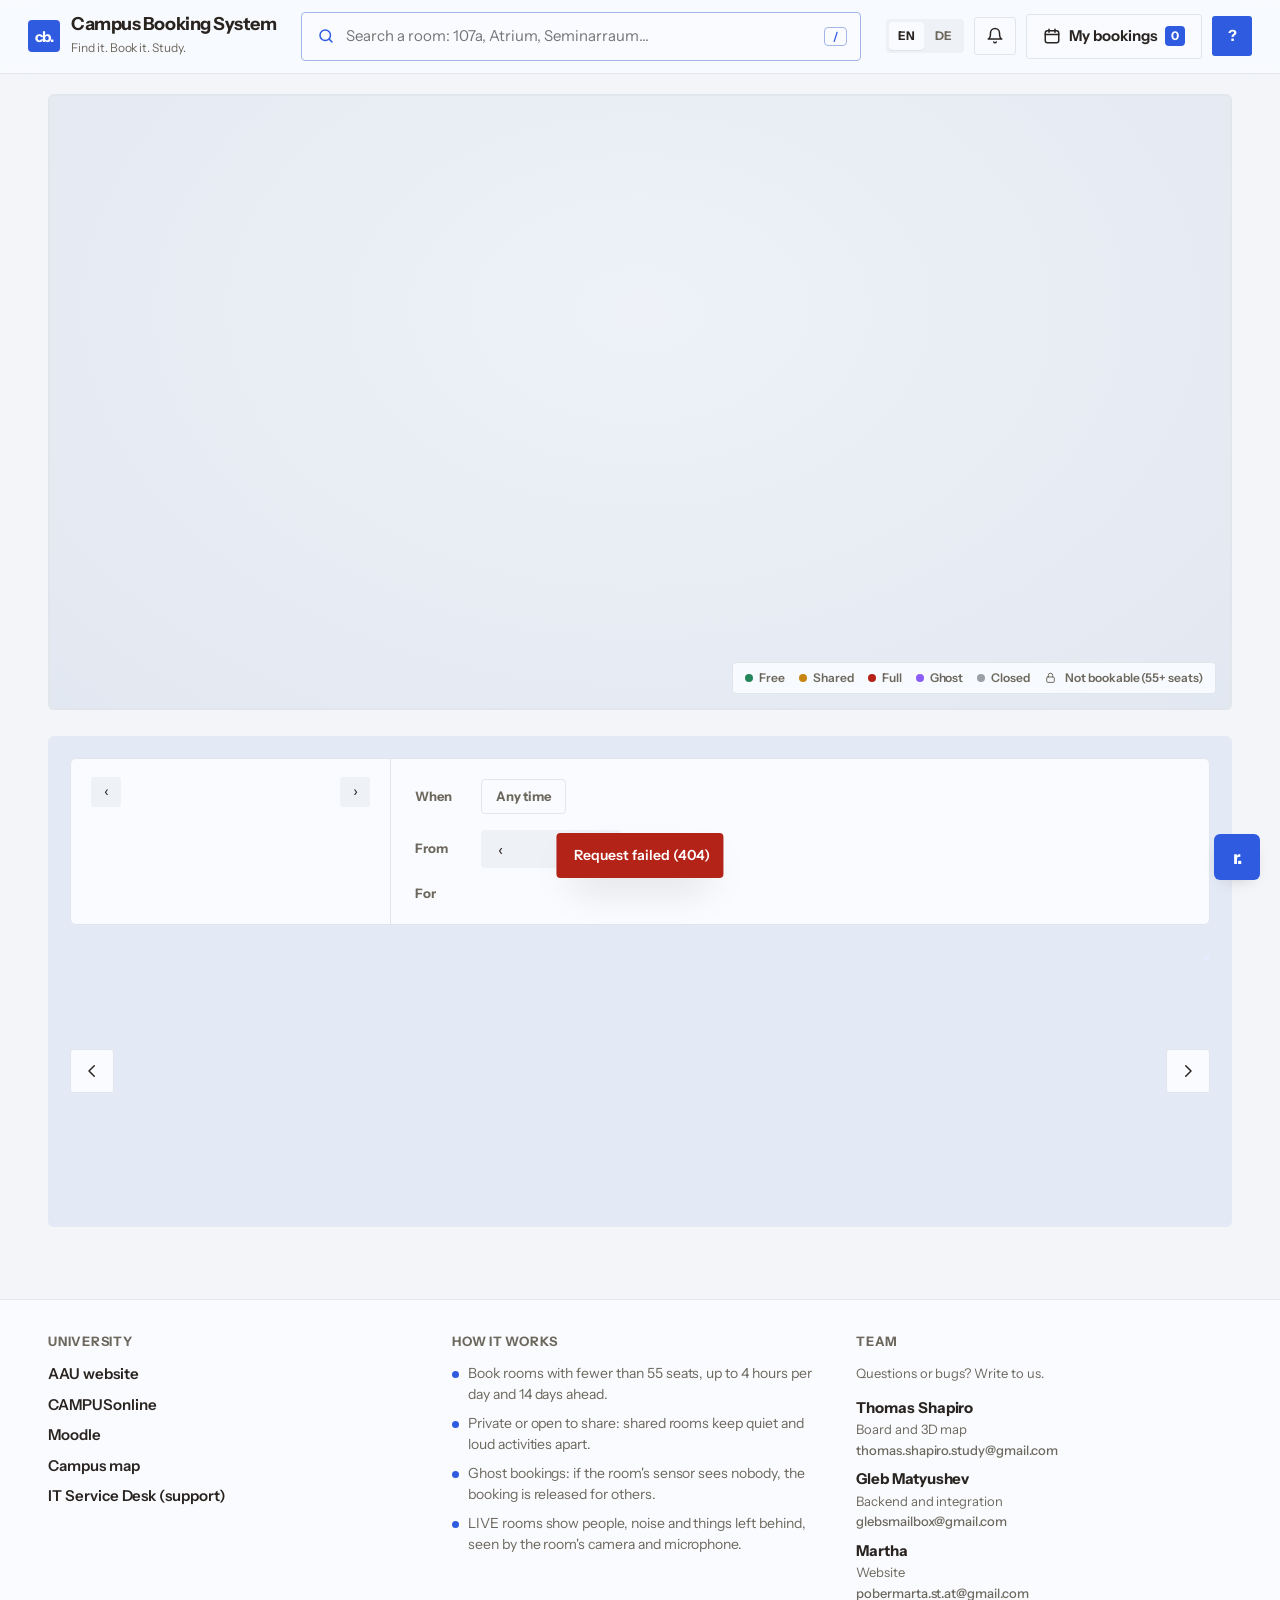
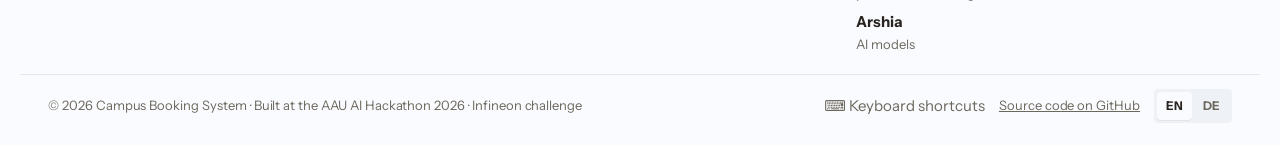
==== commit 0c16a9f2: "Merge claude-3/redesign into main with favorite rooms: hearts use the redesign's line-icon sprite an" ====
--- a/web/index.html
+++ b/web/index.html
@@ -42,6 +42,7 @@
     <symbol id="ic-building" viewBox="0 0 24 24"><path d="M4 21V5l8-2v18M12 8h8v13M3 21h18M7 8h2M7 12h2M7 16h2M15 12h2M15 16h2"/></symbol>
     <symbol id="ic-sound" viewBox="0 0 24 24"><path d="M4 9v6h4l5 4V5L8 9H4zM17 8.5a5 5 0 0 1 0 7"/></symbol>
     <symbol id="ic-seat" viewBox="0 0 24 24"><path d="M7 3h10v9H7zM5 12h14M7 12v9M17 12v9"/></symbol>
+    <symbol id="ic-heart" viewBox="0 0 24 24"><path d="M12 20s-7-4.4-9.2-9A5 5 0 0 1 12 6a5 5 0 0 1 9.2 5c-2.2 4.6-9.2 9-9.2 9z"/></symbol>
     <symbol id="ic-star" viewBox="0 0 24 24"><path d="M12 3l2.8 5.8 6.2.8-4.5 4.4 1.1 6.3-5.6-3-5.6 3 1.1-6.3L3 9.6l6.2-.8z"/></symbol>
     <symbol id="ic-bell" viewBox="0 0 24 24"><path d="M6 16v-5a6 6 0 1 1 12 0v5l2 2H4zM10 21h4"/></symbol>
     <symbol id="ic-clock" viewBox="0 0 24 24"><circle cx="12" cy="12" r="9"/><path d="M12 7v5l3 2"/></symbol>
--- a/web/css/style.css
+++ b/web/css/style.css
@@ -704,6 +704,22 @@
 .lang-switch button.active { background: var(--surface); color: var(--text); box-shadow: var(--shadow-sm); }
 .menu .lang-switch { display: grid; grid-auto-flow: column; width: 100%; }
 .sheet-tools { display: flex; align-items: center; gap: 8px; align-self: flex-start; }
+
+/* Favourite rooms: heart in the room panel, list in "My bookings", mark on the room cards */
+.fav-btn { gap: 6px; }
+.fav-btn .ic, .fav-x .ic { transition: transform var(--speed) var(--ease-bounce), fill var(--speed); }
+.fav-btn:hover .ic { transform: scale(1.15); }
+.fav-btn.on, .fav-x, .pick-fav { color: var(--full); }
+.fav-btn.on .ic, .fav-x .ic, .pick-fav { fill: currentColor; }
+.fav-n { font-variant-numeric: tabular-nums; }
+.fav-group { display: grid; gap: 10px; margin-bottom: 18px; }
+.fav-list { display: grid; gap: 8px; }
+.fav-chip { display: flex; align-items: center; gap: 6px; border: 1px solid var(--border); border-radius: var(--radius); background: var(--surface); transition: border-color var(--speed); }
+.fav-chip:hover { border-color: color-mix(in srgb, var(--brand) 40%, var(--border)); }
+.fav-open { flex: 1; min-width: 0; display: flex; flex-wrap: wrap; align-items: center; gap: 6px 10px; padding: 10px 12px; background: none; border: 0; text-align: left; color: inherit; cursor: pointer; }
+.fav-x { display: grid; place-items: center; width: 34px; height: 34px; margin-right: 6px; border: 0; border-radius: var(--radius-sm); background: none; cursor: pointer; }
+.fav-x:hover { background: var(--surface-2); }
+.pick-fav { margin-left: 4px; font-size: 12px; }
 
 .site-footer { margin-top: 32px; border-top: 1px solid var(--border); background: var(--surface); }
 .foot-grid { max-width: 1240px; margin: 0 auto; padding: 32px 28px 20px; display: grid; gap: 28px; grid-template-columns: repeat(auto-fit, minmax(220px, 1fr)); }
@@ -930,20 +946,18 @@
 .map-card { border: 1px solid var(--border); }
 .map-legend { background: color-mix(in srgb, var(--surface) 92%, transparent); color: var(--muted); border: 1px solid var(--border); }
 
-/* Blue accents: the map and the calendar/cards block get a blue frame only while you use them */
+/* Blue accents: the map gets a soft blue frame only while you use it */
 .map-card { border: 2px solid var(--border); transition: border-color .25s var(--ease), box-shadow .25s var(--ease); }
-.map-card:hover, .map-card:focus-within { border-color: var(--accent); }
+.map-card:hover, .map-card:focus-within { border-color: color-mix(in srgb, var(--accent) 40%, var(--border)); }
 .picker {
   padding: 22px 22px 26px; border-radius: var(--radius-lg);
   background: color-mix(in srgb, var(--accent) 7%, transparent);
-  border: 2px solid transparent; transition: border-color .25s var(--ease);
-}
-.picker:hover, .picker:focus-within { border-color: var(--accent); }
+}
 
 /* Soft glow on the page background that follows the cursor (behind everything) */
 .cursor-glow {
   position: fixed; inset: 0; z-index: -1; pointer-events: none; opacity: 0; transition: opacity .4s var(--ease);
-  background: radial-gradient(360px circle at var(--gx, 50%) var(--gy, 30%), color-mix(in srgb, var(--accent) 18%, transparent), transparent 70%);
+  background: radial-gradient(200px circle at var(--gx, 50%) var(--gy, 30%), color-mix(in srgb, var(--accent) 16%, transparent), transparent 70%);
 }
 .cursor-glow.on { opacity: 1; }
 @media (hover: none), (prefers-reduced-motion: reduce) { .cursor-glow { display: none; } }
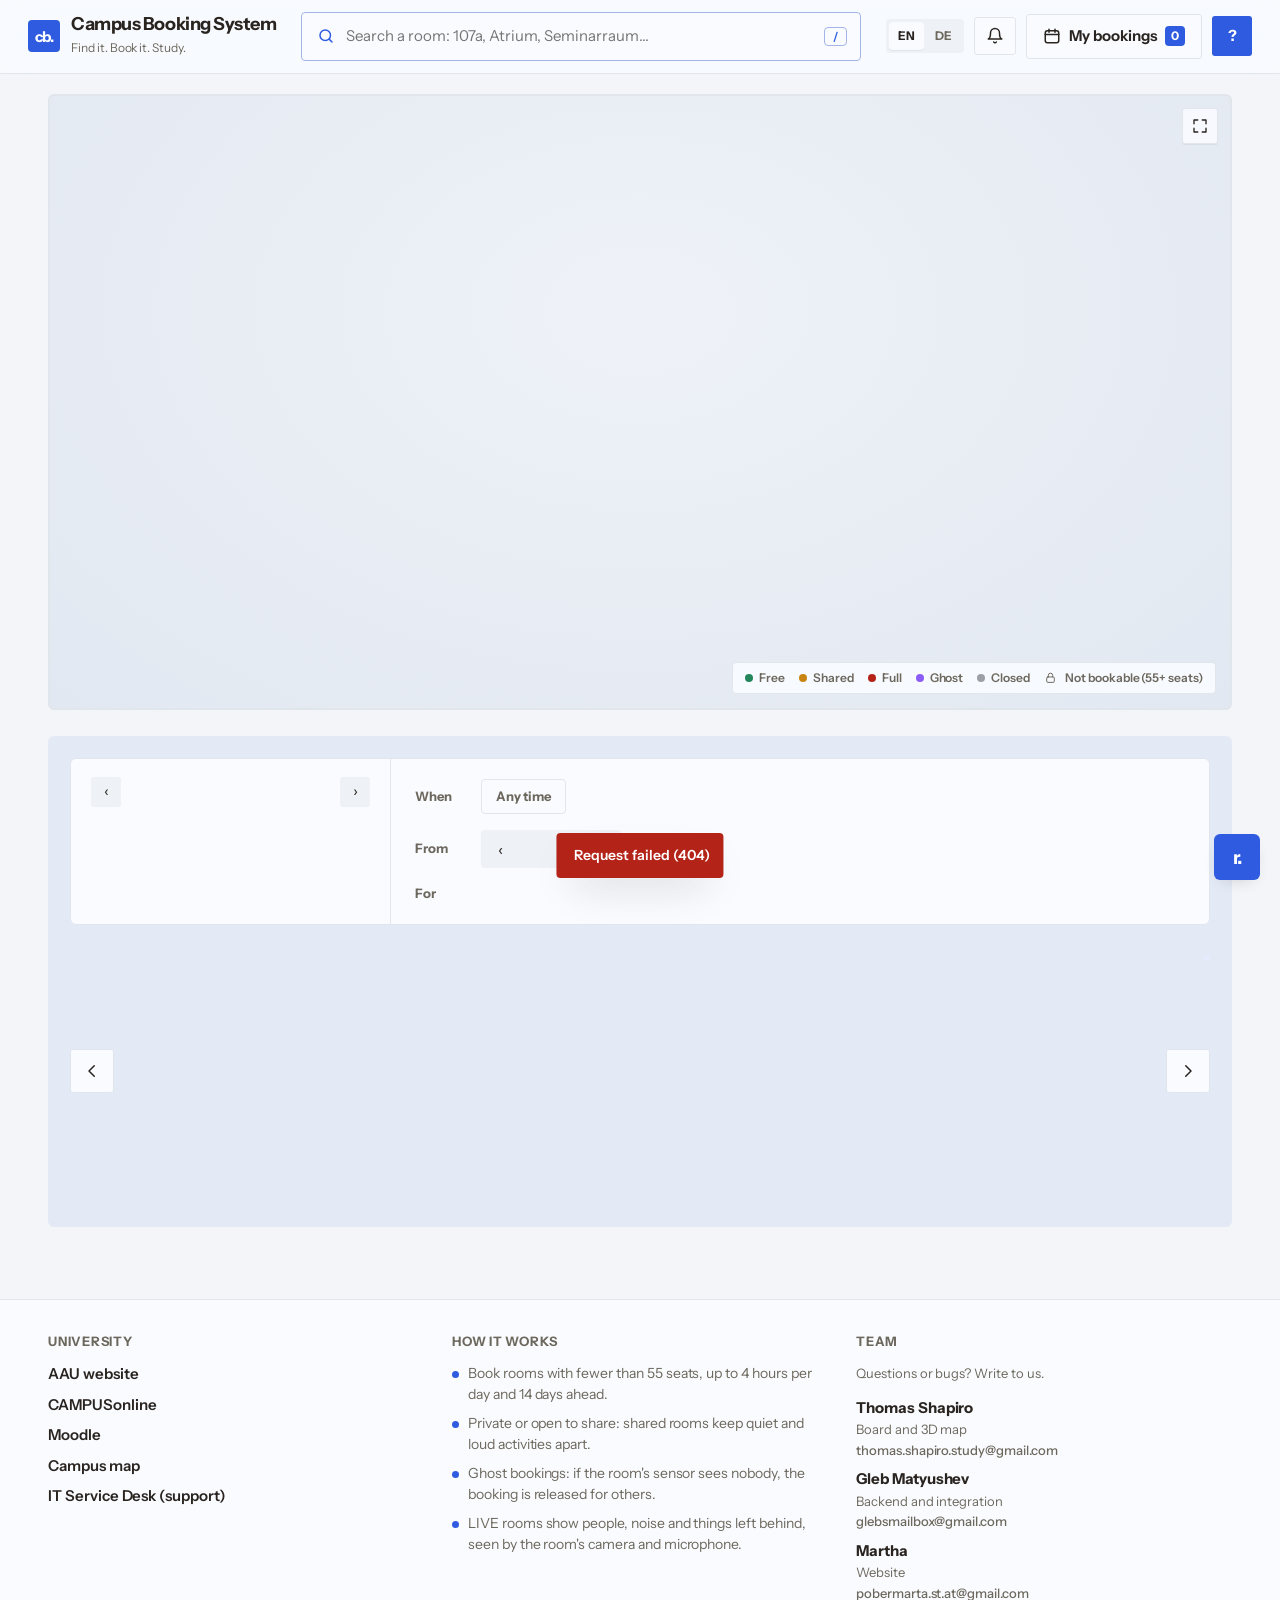
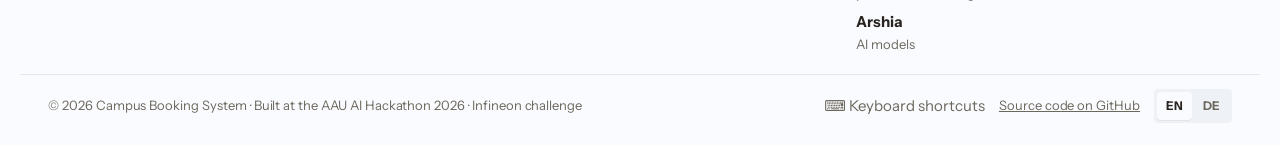
==== commit 435b3b07: "Map full screen; top bar folds away while scrolling - Full-screen button on the map (top right; the " ====
--- a/web/index.html
+++ b/web/index.html
@@ -28,6 +28,8 @@
     <symbol id="i-prev" viewBox="0 0 24 24"><path d="M15 5l-7 7 7 7"/></symbol>
     <symbol id="i-next" viewBox="0 0 24 24"><path d="M9 5l7 7-7 7"/></symbol>
     <symbol id="i-users" viewBox="0 0 24 24"><circle cx="9" cy="8" r="3.5"/><path d="M2.5 20a6.5 6.5 0 0 1 13 0M16 4.5a3.5 3.5 0 0 1 0 7M18 14.5a6.5 6.5 0 0 1 3.5 5.5"/></symbol>
+    <symbol id="ic-expand" viewBox="0 0 24 24"><path d="M4 9V4h5M20 9V4h-5M4 15v5h5M20 15v5h-5"/></symbol>
+    <symbol id="ic-collapse" viewBox="0 0 24 24"><path d="M9 4v5H4M15 4v5h5M9 20v-5H4M15 20v-5h5"/></symbol>
     <symbol id="ic-x" viewBox="0 0 24 24"><path d="M6 6l12 12M18 6 6 18"/></symbol>
     <symbol id="ic-lock" viewBox="0 0 24 24"><rect x="5" y="11" width="14" height="10" rx="2"/><path d="M8 11V8a4 4 0 0 1 8 0v3"/></symbol>
     <symbol id="ic-users" viewBox="0 0 24 24"><circle cx="9" cy="8" r="3.5"/><path d="M2.5 20a6.5 6.5 0 0 1 13 0M16 4.5a3.5 3.5 0 0 1 0 7M18 14.5a6.5 6.5 0 0 1 3.5 5.5"/></symbol>
@@ -63,7 +65,7 @@
   <header class="topbar">
     <a class="brand" href="./">
       <span class="brand-tile" aria-hidden="true">cb.</span>
-      <span><span class="brand-name">Campus Booking System</span><br><span class="brand-sub" data-i18n="brand_sub">Find it. Book it. Study.</span></span>
+      <span class="brand-text"><span class="brand-name">Campus Booking System</span><br><span class="brand-sub" data-i18n="brand_sub">Find it. Book it. Study.</span></span>
     </a>
 
     <div class="search" id="search">
@@ -94,8 +96,14 @@
       </button>
       <div class="menu-wrap">
         <button class="avatar" id="avatar" type="button" aria-haspopup="true" aria-expanded="false" data-i18n-title="profile">?</button>
+        <span class="count avatar-count hidden" id="avatar-count" aria-hidden="true">0</span>
         <div class="menu hidden" id="menu">
           <div class="menu-user"><strong id="user-name"></strong><span class="muted small" id="user-email"></span></div>
+          <!-- Shown while the page is scrolled: the bell and My bookings are tucked into the account -->
+          <div class="menu-quick">
+            <button type="button" class="menu-item" id="menu-mine"><svg class="ic" aria-hidden="true"><use href="#ic-cal"/></svg><span data-i18n="my_bookings">My bookings</span><span class="count" id="menu-mine-count">0</span></button>
+            <button type="button" class="menu-item" id="menu-notes"><svg class="ic" aria-hidden="true"><use href="#ic-bell"/></svg><span data-i18n="notes">Notifications</span><span class="count" id="menu-notes-count">0</span></button>
+          </div>
           <div class="menu-label" data-i18n="mode">Mode</div>
           <div class="segmented" id="modes">
             <button type="button" data-mode="auto" data-i18n="mode_auto">Auto</button>
@@ -113,6 +121,7 @@
   <main class="page tool">
     <section class="map-card">
       <div class="building" id="building"></div>
+      <button class="map-full" id="map-full" type="button" data-i18n-title="map_full" data-i18n-aria="map_full"><svg class="ic" aria-hidden="true"><use href="#ic-expand"/></svg></button>
       <div class="map-legend" aria-hidden="true">
         <span><i style="background:var(--free)"></i><span data-i18n="legend_free">Free</span></span>
         <span><i style="background:var(--shared)"></i><span data-i18n="legend_shared">Shared</span></span>
--- a/web/css/style.css
+++ b/web/css/style.css
@@ -969,3 +969,80 @@
 .kbd { color: var(--accent); border-color: color-mix(in srgb, var(--accent) 35%, var(--border)); }
 @media (max-width: 760px) { .picker { padding: 16px 12px 20px; } }
 .bell-btn .count { background: var(--accent); color: #fff; }
+
+/* Map full screen: button top right (the map's compass is top left, its floor selector bottom left) */
+.map-full {
+  position: absolute; top: 12px; right: 12px; z-index: 5; width: 36px; height: 36px; display: grid; place-items: center; padding: 0;
+  border: 1px solid var(--border); border-radius: var(--radius-sm); color: var(--text);
+  background: color-mix(in srgb, var(--surface) 92%, transparent); box-shadow: var(--shadow-sm);
+  transition: border-color .2s var(--ease), color .2s var(--ease);
+}
+.map-full:hover { border-color: var(--accent); color: var(--accent); }
+.map-full .ic { width: 18px; height: 18px; }
+.map-card:fullscreen, .map-card.is-full { border: 0; border-radius: 0; }
+.map-card.is-full { position: fixed; inset: 0; z-index: 60; }
+.map-card:fullscreen .building, .map-card.is-full .building { height: 100vh; height: 100dvh; }
+.map-info { top: 58px; }
+@media (max-width: 760px) { .map-legend { top: 56px; } }
+
+/* ===== Top bar while scrolling (body.scrolled, set in app.js) =====
+   The name folds into the cb. tile, the search folds left into a button, the bell / My bookings / language tuck
+   into the account (with a badge on the avatar), and the bar itself turns transparent. */
+.topbar { transition: background .35s var(--ease), border-color .35s var(--ease), padding .35s var(--ease), backdrop-filter .35s var(--ease); }
+.brand-text { display: inline-block; max-width: 320px; overflow: hidden; white-space: nowrap; transition: max-width .5s var(--ease), opacity .3s var(--ease), transform .5s var(--ease); }
+.search { justify-self: start; width: 100%; transition: width .5s var(--ease); }
+.search input { transition: padding .4s var(--ease), border-color .2s, box-shadow .2s, background .2s; }
+.search-field .icon, .kbd { transition: left .4s var(--ease), opacity .25s var(--ease); }
+.top-actions { transition: gap .4s var(--ease); }
+.top-actions > .top-lang, #notes-btn, #mine-btn {
+  max-width: 260px; transition: max-width .45s var(--ease), opacity .25s var(--ease), padding .45s var(--ease), border-width .45s, margin .45s;
+}
+.menu-wrap { position: relative; }
+.avatar-count { position: absolute; top: -6px; right: -6px; min-width: 18px; height: 18px; padding: 0 5px; font-size: 11px; font-weight: 800;
+  display: grid; place-items: center; border-radius: var(--pill); pointer-events: none; transform: scale(0); transition: transform .3s var(--spring); }
+.menu-quick { display: none; gap: 2px; margin: -4px 0 12px; padding-bottom: 10px; border-bottom: 1px solid var(--border); }
+.menu-item { display: flex; align-items: center; gap: 10px; width: 100%; padding: 9px 8px; border: 0; border-radius: var(--radius-sm); background: none; font-weight: 600; text-align: left; }
+.menu-item:hover { background: var(--surface-2); }
+.menu-item .ic { width: 17px; height: 17px; color: var(--muted); }
+.menu-item .count { margin-left: auto; min-width: 20px; height: 20px; padding: 0 6px; display: grid; place-items: center; border-radius: var(--pill); font-size: 12px; font-weight: 800; }
+
+body.scrolled .topbar {
+  background: transparent; border-bottom-color: transparent; backdrop-filter: none; -webkit-backdrop-filter: none;
+  padding-top: 8px; padding-bottom: 8px; pointer-events: none;
+}
+body.scrolled .topbar > * { pointer-events: auto; }
+body.scrolled .brand-text { max-width: 0; opacity: 0; transform: translateX(-8px); }
+body.scrolled .search { width: 46px; }
+body.scrolled .search input { padding-left: 44px; padding-right: 0; cursor: pointer; box-shadow: var(--shadow-sm); }
+body.scrolled .search input::placeholder { color: transparent; }
+body.scrolled .search-field .icon { left: 13px; }
+body.scrolled .kbd { opacity: 0; }
+body.scrolled .topbar.search-open .search { width: min(440px, 100%); }
+body.scrolled .topbar.search-open .search input { padding-right: 44px; cursor: text; }
+body.scrolled .topbar.search-open .search input::placeholder { color: var(--muted); }
+body.scrolled .top-actions { gap: 0; }
+body.scrolled .top-actions > .top-lang, body.scrolled #notes-btn, body.scrolled #mine-btn {
+  max-width: 0; opacity: 0; padding-left: 0; padding-right: 0; border-width: 0; margin: 0; overflow: hidden; pointer-events: none;
+}
+body.scrolled .avatar { box-shadow: var(--shadow); }
+body.scrolled .avatar-count:not(.hidden) { transform: scale(1); }
+body.scrolled .avatar-count.hidden { display: grid; transform: scale(0); }
+body.scrolled .menu-quick { display: grid; }
+
+@media (max-width: 900px) {
+  body.scrolled .topbar { grid-template-columns: auto auto 1fr; }
+  body.scrolled .search { grid-column: 2; grid-row: 1; }
+  body.scrolled .top-actions { grid-column: 3; }
+  body.scrolled .topbar.search-open .search { width: min(320px, calc(100vw - 140px)); }
+}
+
+/* The search sits in the middle while at the top and slides all the way left (next to cb.) when it folds */
+@media (min-width: 901px) {
+  .topbar { grid-template-columns: auto minmax(0, 1fr) auto; justify-content: stretch; }
+  .search { width: min(560px, 100%); margin-left: max(0px, calc((100% - 560px) / 2)); transition: width .5s var(--ease), margin-left .5s var(--ease); }
+  body.scrolled .search { width: 46px; margin-left: 0; }
+  body.scrolled .topbar.search-open .search { width: min(440px, 100%); margin-left: 0; }
+}
+@media (max-width: 900px) {
+  .search { width: 100%; margin-left: 0; }
+}
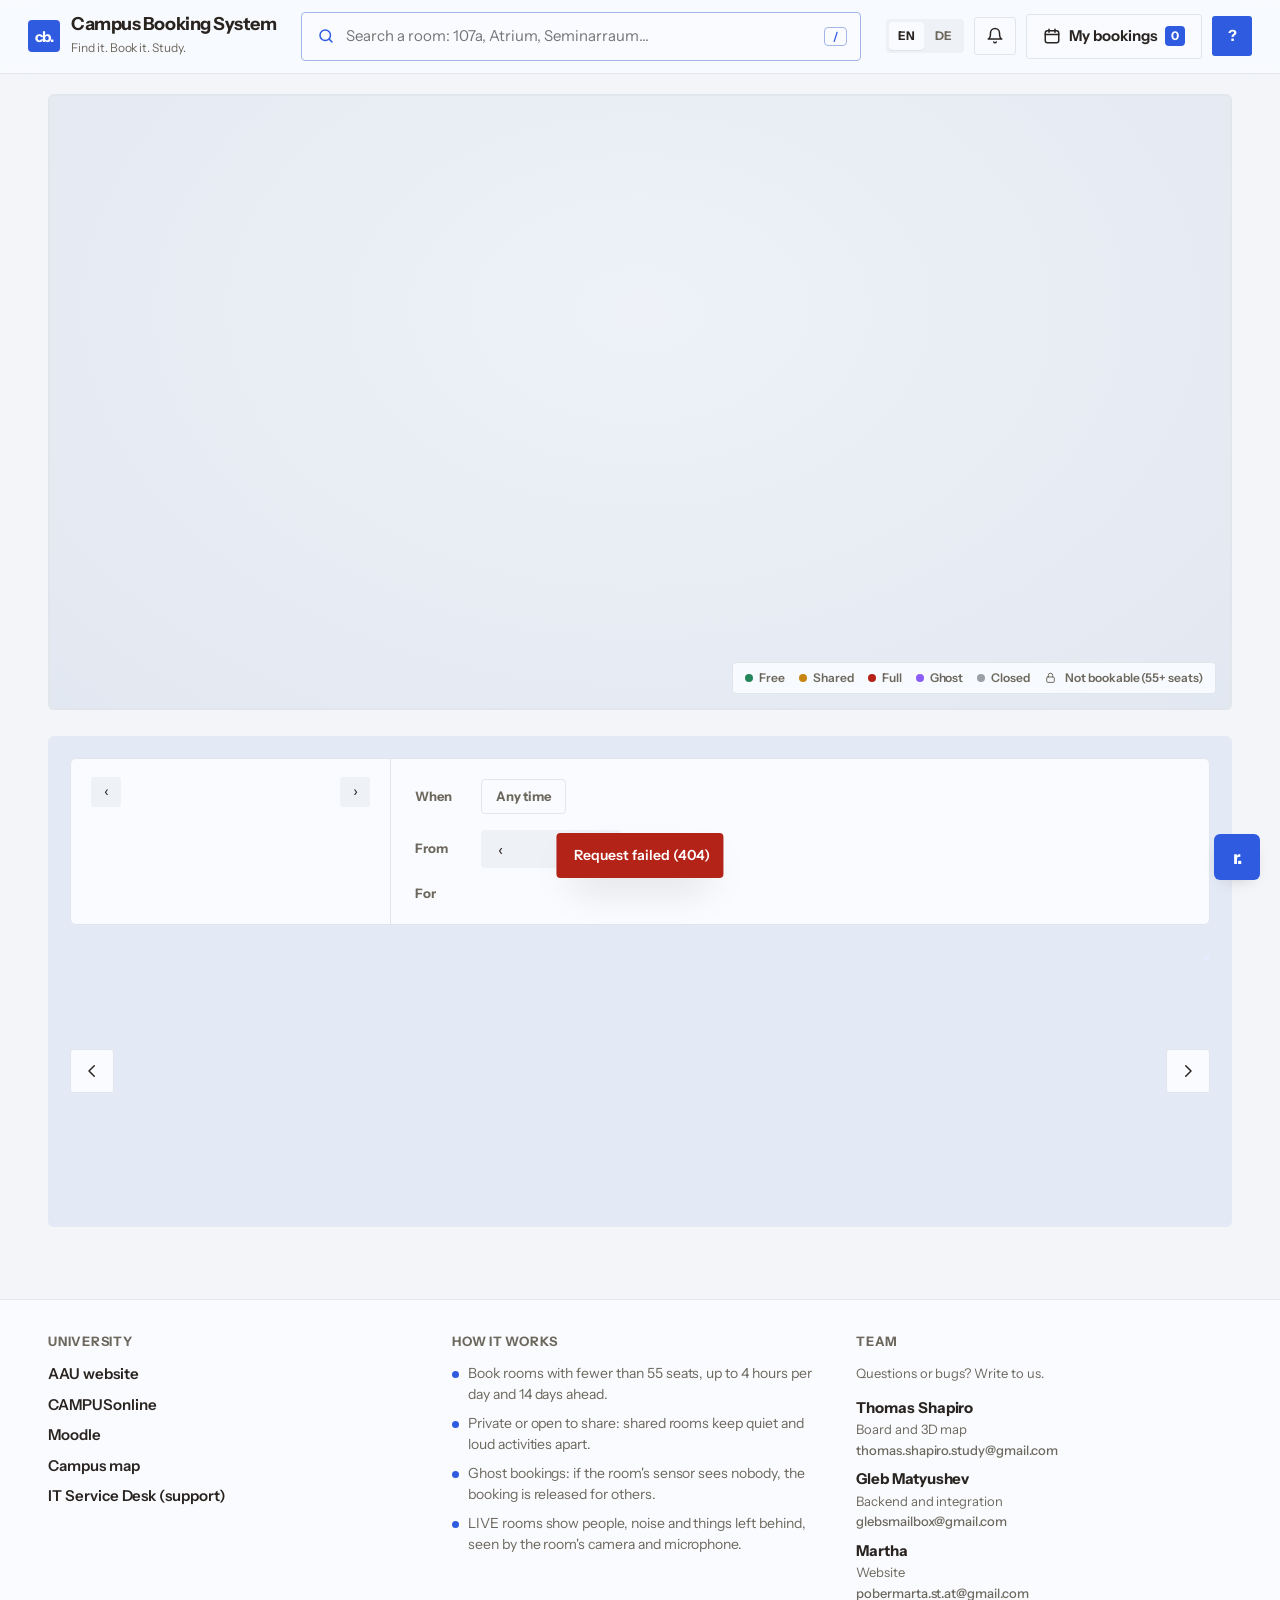
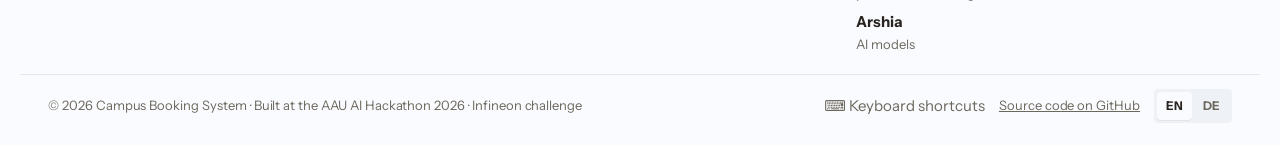
==== commit cd9e1a02: "Show the way: walking routes on the 3D map from the main entrance (or the nearest door) to every boo" ====
--- a/web/index.html
+++ b/web/index.html
@@ -28,8 +28,6 @@
     <symbol id="i-prev" viewBox="0 0 24 24"><path d="M15 5l-7 7 7 7"/></symbol>
     <symbol id="i-next" viewBox="0 0 24 24"><path d="M9 5l7 7-7 7"/></symbol>
     <symbol id="i-users" viewBox="0 0 24 24"><circle cx="9" cy="8" r="3.5"/><path d="M2.5 20a6.5 6.5 0 0 1 13 0M16 4.5a3.5 3.5 0 0 1 0 7M18 14.5a6.5 6.5 0 0 1 3.5 5.5"/></symbol>
-    <symbol id="ic-expand" viewBox="0 0 24 24"><path d="M4 9V4h5M20 9V4h-5M4 15v5h5M20 15v5h-5"/></symbol>
-    <symbol id="ic-collapse" viewBox="0 0 24 24"><path d="M9 4v5H4M15 4v5h5M9 20v-5H4M15 20v-5h5"/></symbol>
     <symbol id="ic-x" viewBox="0 0 24 24"><path d="M6 6l12 12M18 6 6 18"/></symbol>
     <symbol id="ic-lock" viewBox="0 0 24 24"><rect x="5" y="11" width="14" height="10" rx="2"/><path d="M8 11V8a4 4 0 0 1 8 0v3"/></symbol>
     <symbol id="ic-users" viewBox="0 0 24 24"><circle cx="9" cy="8" r="3.5"/><path d="M2.5 20a6.5 6.5 0 0 1 13 0M16 4.5a3.5 3.5 0 0 1 0 7M18 14.5a6.5 6.5 0 0 1 3.5 5.5"/></symbol>
@@ -55,6 +53,7 @@
     <symbol id="ic-bag" viewBox="0 0 24 24"><path d="M6 8h12l-1 13H7zM9 8V6a3 3 0 0 1 6 0v2"/></symbol>
     <symbol id="ic-check" viewBox="0 0 24 24"><path d="M5 12l4 4 10-10"/></symbol>
     <symbol id="ic-trash" viewBox="0 0 24 24"><path d="M4 7h16M9 7V4h6v3M6 7l1 14h10l1-14"/></symbol>
+    <symbol id="ic-pin" viewBox="0 0 24 24"><path d="M12 21s-6.5-6.1-6.5-11a6.5 6.5 0 0 1 13 0c0 4.9-6.5 11-6.5 11z"/><circle cx="12" cy="10" r="2.3"/></symbol>
     <symbol id="ic-link" viewBox="0 0 24 24"><path d="M10 14a4 4 0 0 0 5.7 0l3-3a4 4 0 0 0-5.7-5.7l-1 1M14 10a4 4 0 0 0-5.7 0l-3 3a4 4 0 0 0 5.7 5.7l1-1"/></symbol>
     <symbol id="ic-clipboard" viewBox="0 0 24 24"><rect x="5" y="4" width="14" height="17" rx="2"/><path d="M9 3h6v3H9z"/></symbol>
     <symbol id="ic-eye" viewBox="0 0 24 24"><path d="M2 12s3.5-7 10-7 10 7 10 7-3.5 7-10 7S2 12 2 12z"/><circle cx="12" cy="12" r="3"/></symbol>
@@ -65,7 +64,7 @@
   <header class="topbar">
     <a class="brand" href="./">
       <span class="brand-tile" aria-hidden="true">cb.</span>
-      <span class="brand-text"><span class="brand-name">Campus Booking System</span><br><span class="brand-sub" data-i18n="brand_sub">Find it. Book it. Study.</span></span>
+      <span><span class="brand-name">Campus Booking System</span><br><span class="brand-sub" data-i18n="brand_sub">Find it. Book it. Study.</span></span>
     </a>
 
     <div class="search" id="search">
@@ -96,14 +95,8 @@
       </button>
       <div class="menu-wrap">
         <button class="avatar" id="avatar" type="button" aria-haspopup="true" aria-expanded="false" data-i18n-title="profile">?</button>
-        <span class="count avatar-count hidden" id="avatar-count" aria-hidden="true">0</span>
         <div class="menu hidden" id="menu">
           <div class="menu-user"><strong id="user-name"></strong><span class="muted small" id="user-email"></span></div>
-          <!-- Shown while the page is scrolled: the bell and My bookings are tucked into the account -->
-          <div class="menu-quick">
-            <button type="button" class="menu-item" id="menu-mine"><svg class="ic" aria-hidden="true"><use href="#ic-cal"/></svg><span data-i18n="my_bookings">My bookings</span><span class="count" id="menu-mine-count">0</span></button>
-            <button type="button" class="menu-item" id="menu-notes"><svg class="ic" aria-hidden="true"><use href="#ic-bell"/></svg><span data-i18n="notes">Notifications</span><span class="count" id="menu-notes-count">0</span></button>
-          </div>
           <div class="menu-label" data-i18n="mode">Mode</div>
           <div class="segmented" id="modes">
             <button type="button" data-mode="auto" data-i18n="mode_auto">Auto</button>
@@ -121,7 +114,6 @@
   <main class="page tool">
     <section class="map-card">
       <div class="building" id="building"></div>
-      <button class="map-full" id="map-full" type="button" data-i18n-title="map_full" data-i18n-aria="map_full"><svg class="ic" aria-hidden="true"><use href="#ic-expand"/></svg></button>
       <div class="map-legend" aria-hidden="true">
         <span><i style="background:var(--free)"></i><span data-i18n="legend_free">Free</span></span>
         <span><i style="background:var(--shared)"></i><span data-i18n="legend_shared">Shared</span></span>
--- a/web/css/style.css
+++ b/web/css/style.css
@@ -1046,3 +1046,48 @@
 @media (max-width: 900px) {
   .search { width: 100%; margin-left: 0; }
 }
+
+/* ===================== Phones ===================== */
+/* The page column may shrink below its content's width (long rows scroll or wrap inside their own box). */
+.page { grid-template-columns: minmax(0, 1fr); }
+@media (max-width: 560px) {
+  /* Top bar: name + account on the first row, the search below; the bell and My bookings live in the account menu */
+  .topbar { grid-template-columns: minmax(0, 1fr) auto; padding: 10px 14px; gap: 10px 8px; }
+  .brand { min-width: 0; }
+  .brand-sub, .brand-text br { display: none; }
+  .brand-name { font-size: 16px; }
+  .top-actions > .menu-wrap:has(#notes-btn) > #notes-btn, #mine-btn { display: none; }
+  .menu-quick { display: grid; }
+  .avatar-count:not(.hidden) { transform: scale(1); }
+  .kbd { display: none; }
+  .search input { padding: 11px 14px 11px 42px; font-size: 16px; }
+}
+@media (max-width: 560px) {
+  /* Map: a smaller compass and floor buttons (they are drawn by the map module), the legend in a strip under the map */
+  .building { height: min(62vh, 460px); }
+  #building > button { transform: scale(.7); transform-origin: top left; }
+  #building > div > div > button { padding: 5px 7px !important; }
+  .map-legend {
+    position: static; flex-wrap: wrap; justify-content: center; gap: 6px 12px; padding: 8px 10px;
+    border: 0; border-top: 1px solid var(--border); border-radius: 0; backdrop-filter: none; -webkit-backdrop-filter: none;
+  }
+}
+.page-no { font-size: 13px; font-weight: 700; color: var(--muted); font-variant-numeric: tabular-nums; }
+@media (max-width: 560px) {
+  /* Room panel: the buttons sit top right, the room details use the full width below them */
+  .sheet-head { display: block; padding: 18px 16px 14px; }
+  .sheet-head .sheet-tools { position: absolute; top: 16px; right: 14px; }
+  .sheet-title { padding-right: 170px; }
+  .sheet-col { padding: 16px 16px 20px; }
+}
+@media (max-width: 560px) {
+  .drawer { width: 100vw; max-width: 100vw; }
+  .page { padding: 12px 12px 72px; }
+}
+/* Touch hint over the map when one finger tries to move it (app.js wireMapTouch) */
+.map-hint {
+  position: absolute; inset: 0; z-index: 6; display: grid; place-items: center; padding: 24px; text-align: center;
+  background: rgb(20 26 40 / 45%); color: #fff; font-weight: 700; font-size: 16px; pointer-events: none;
+  opacity: 0; transition: opacity .25s var(--ease);
+}
+.map-hint.on { opacity: 1; }
